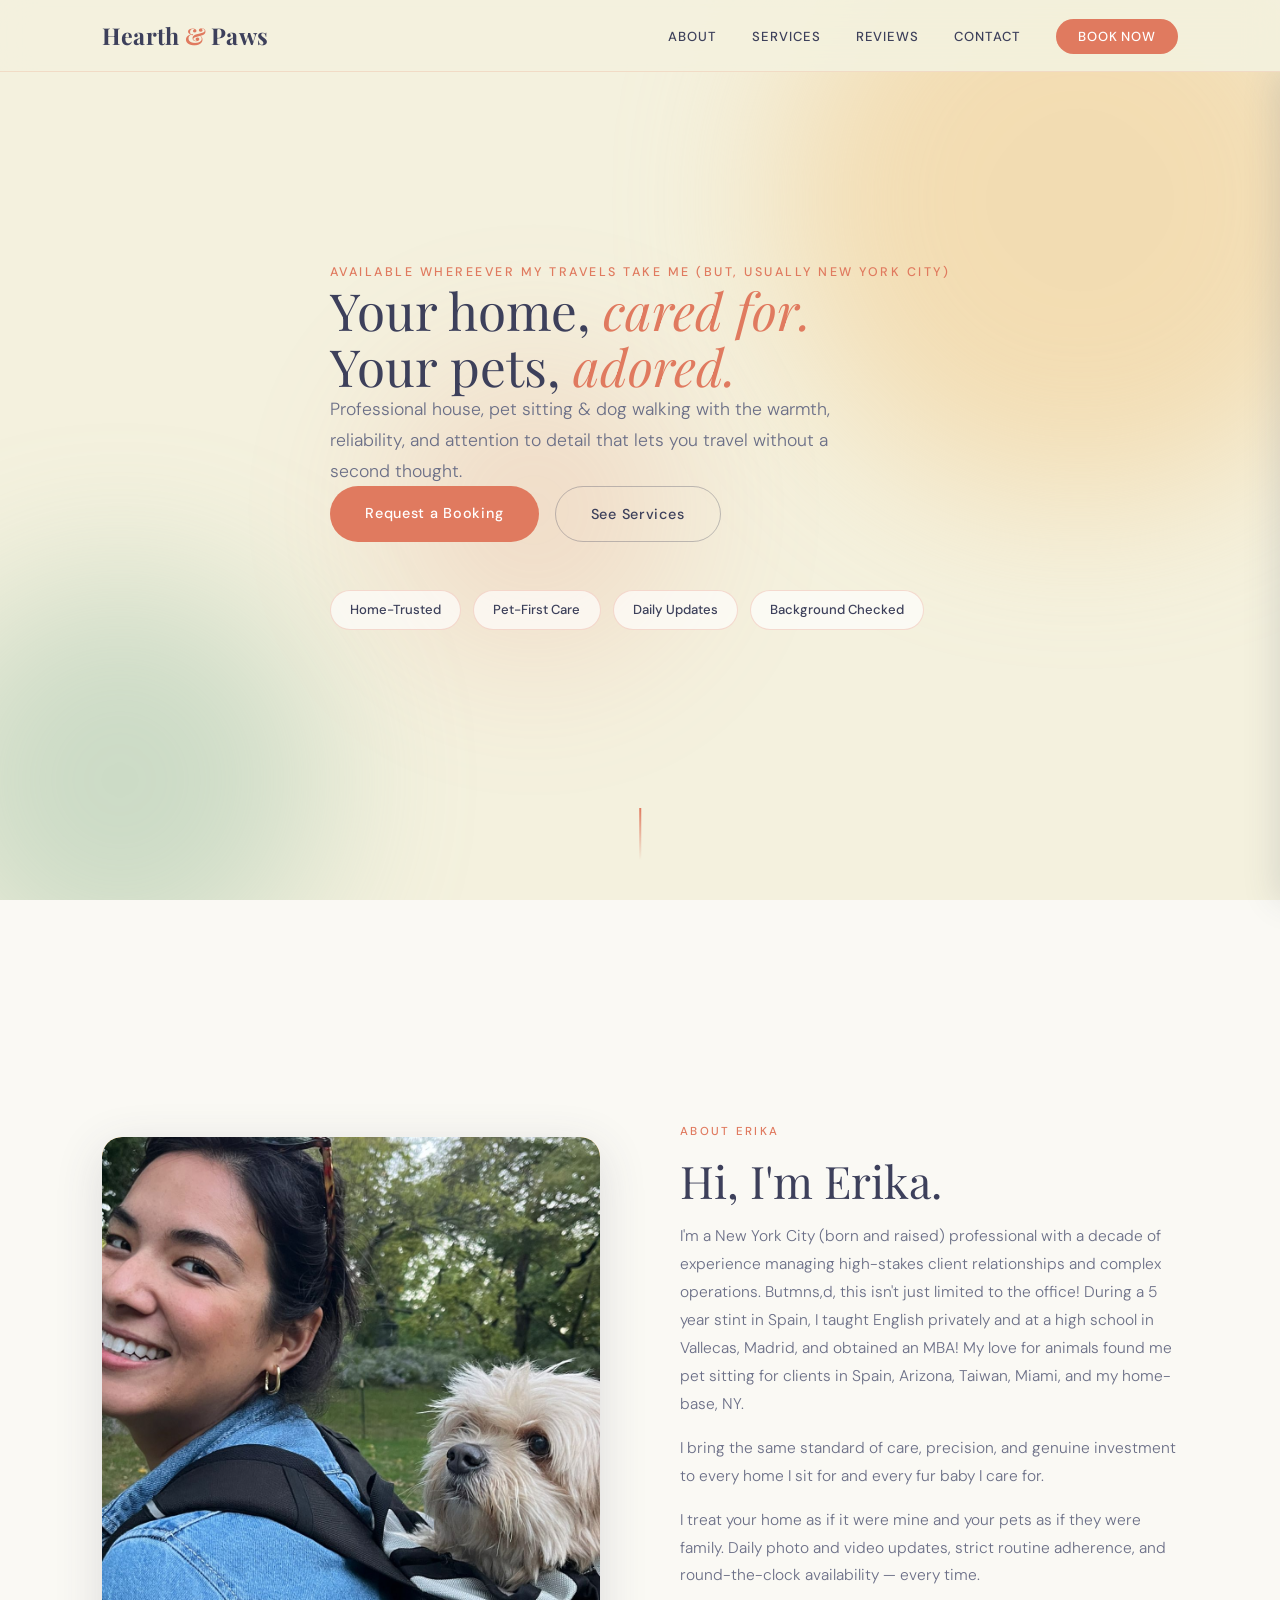
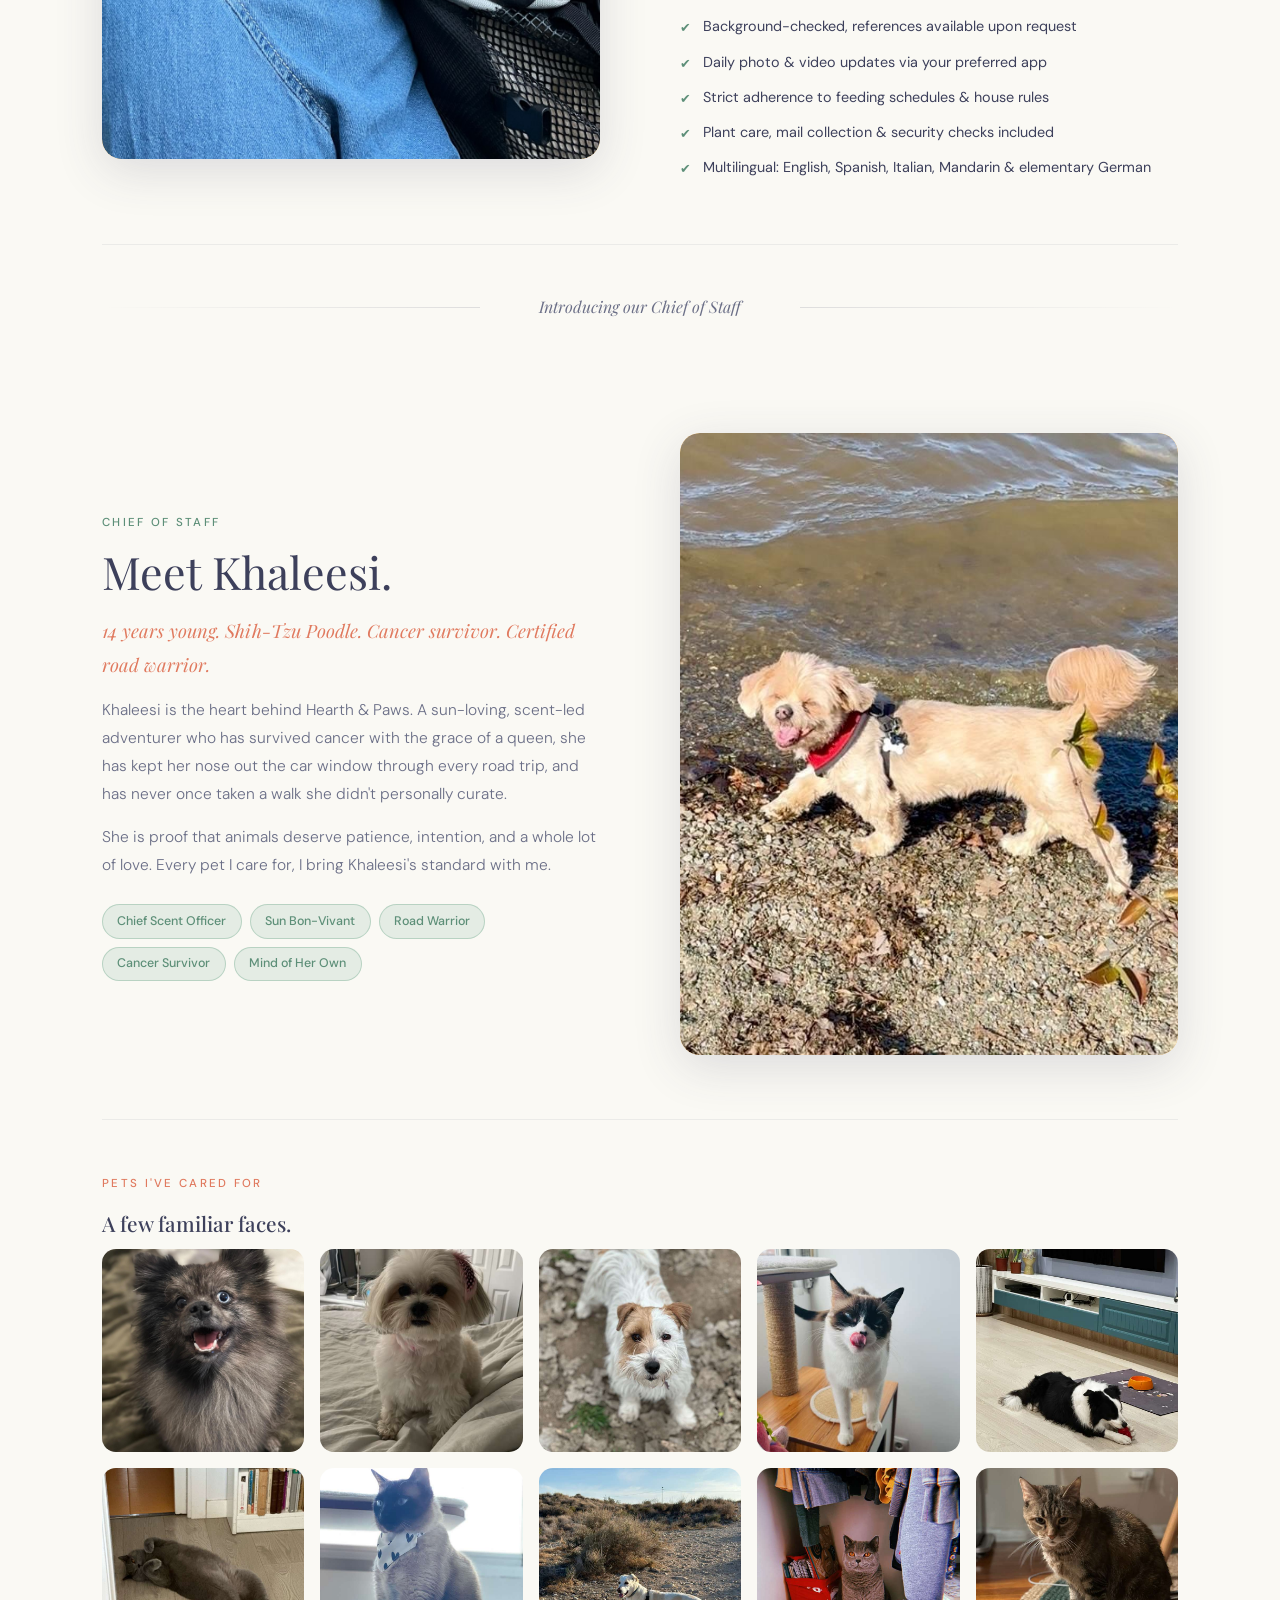
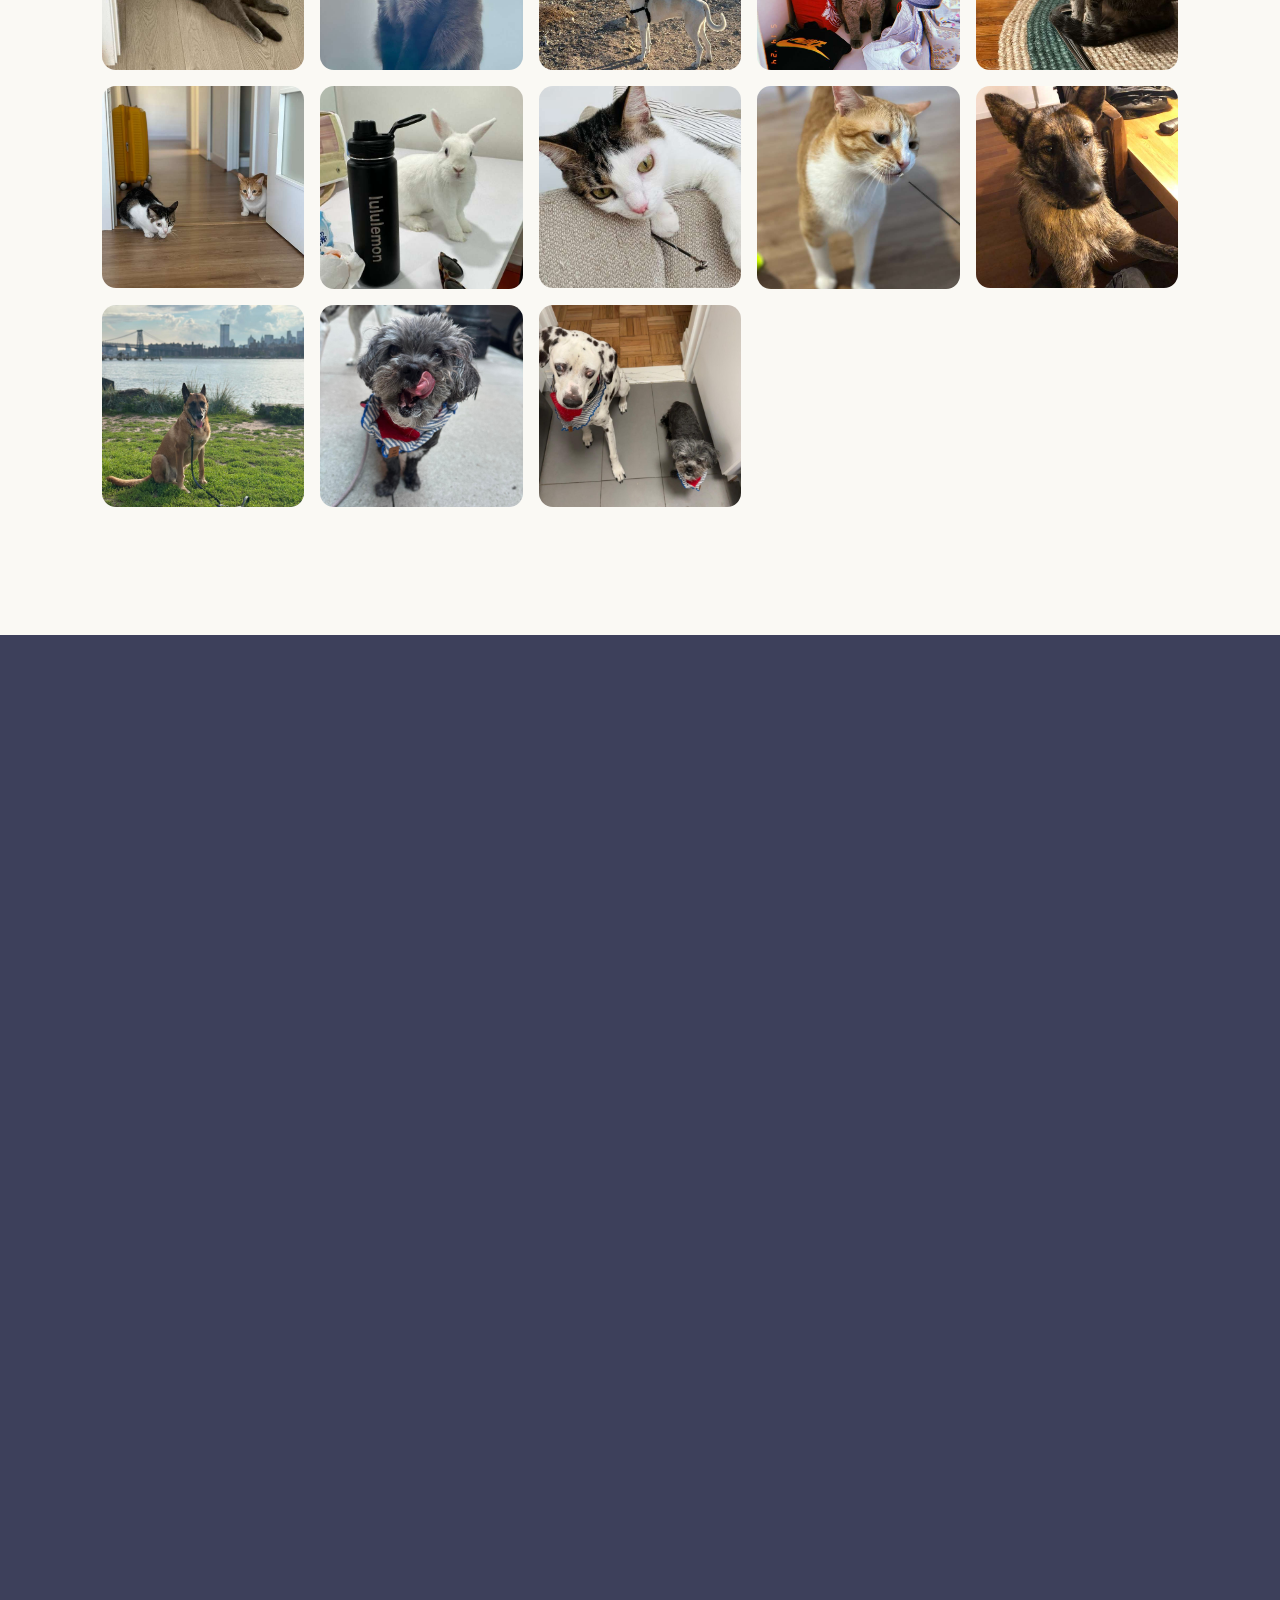
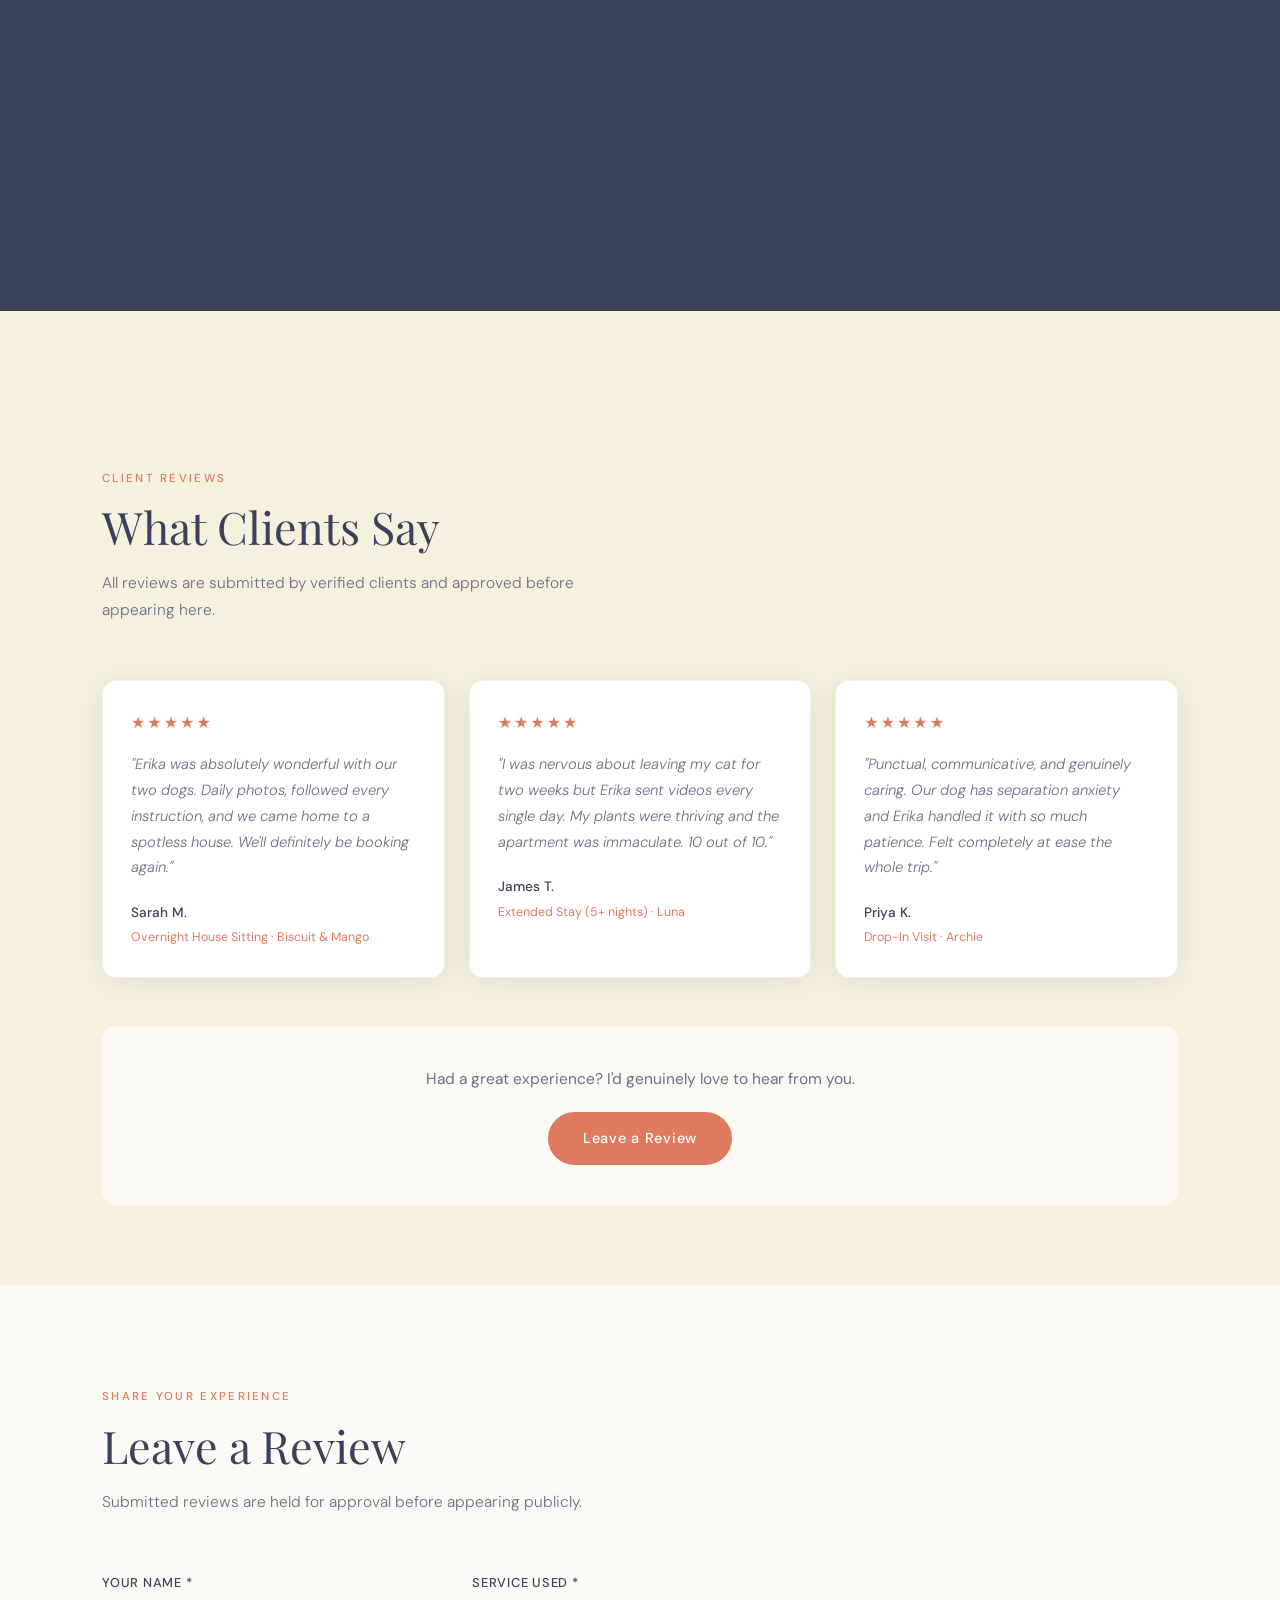
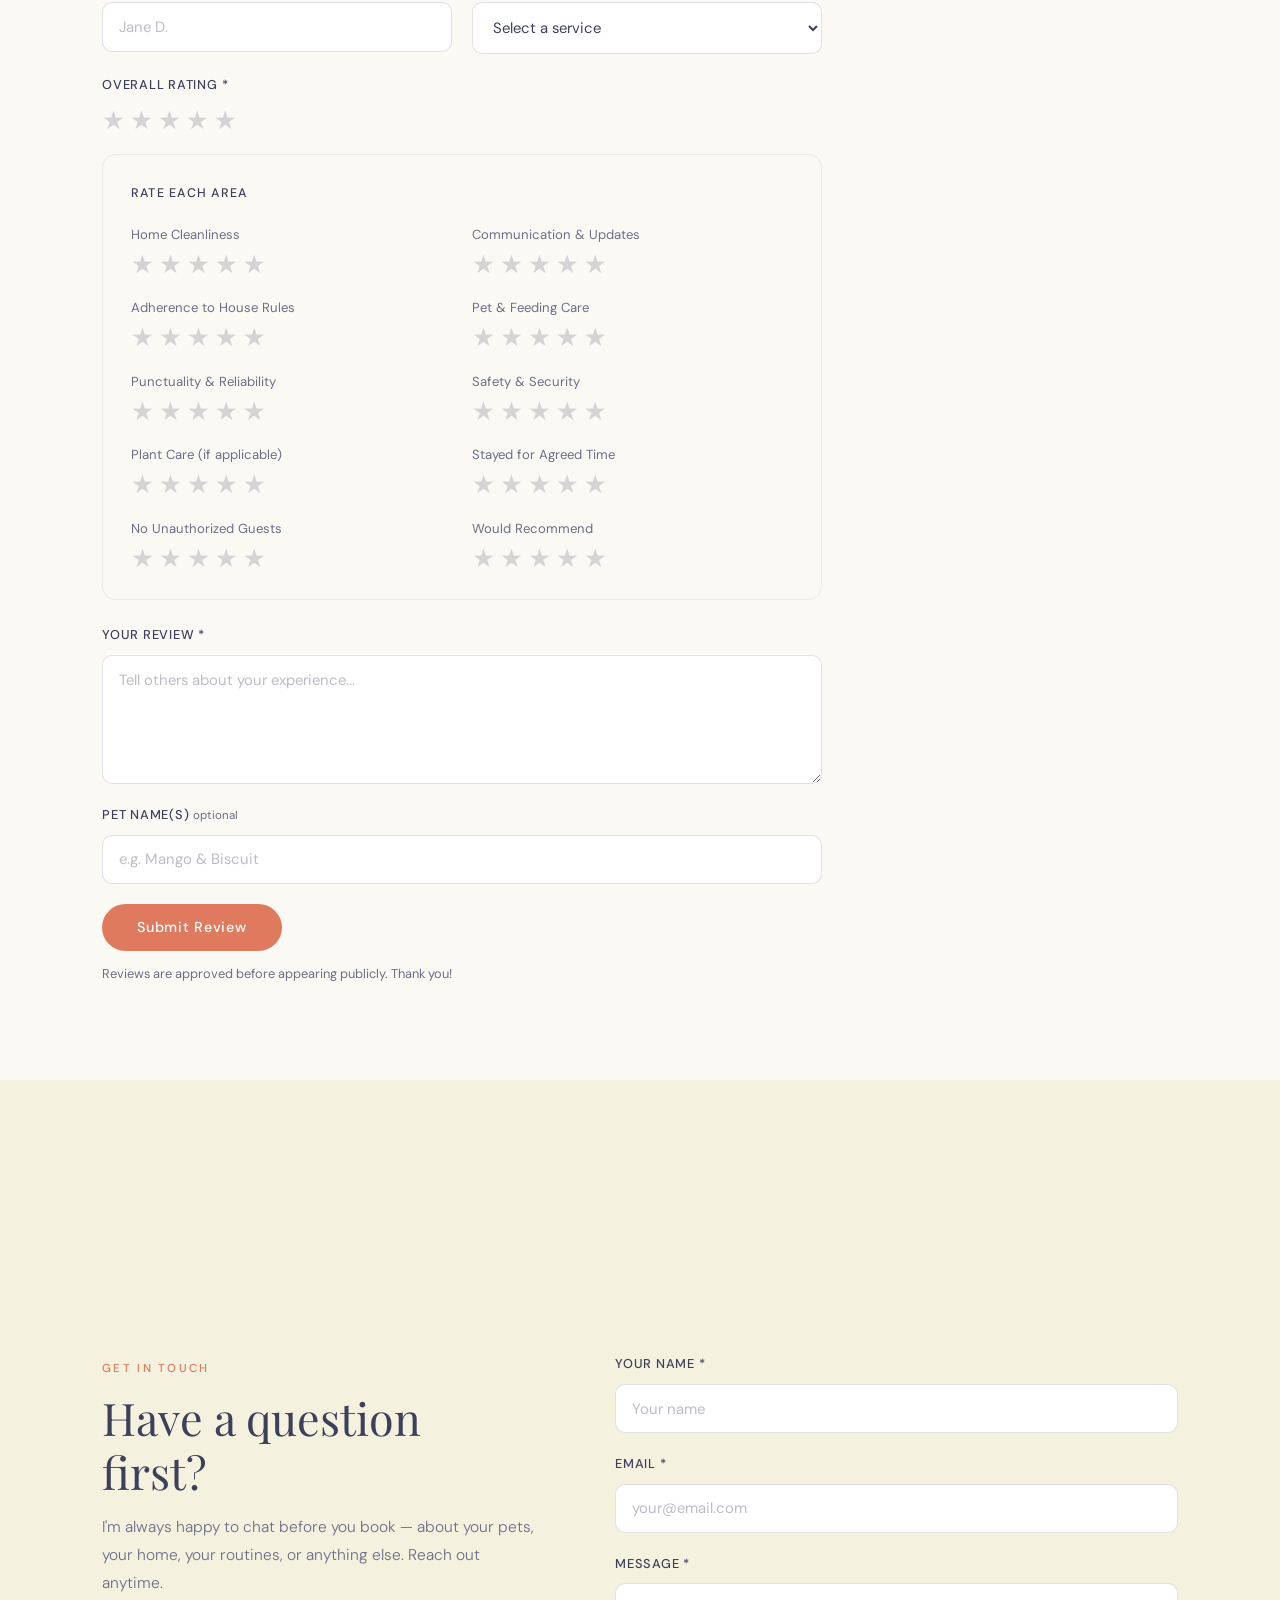
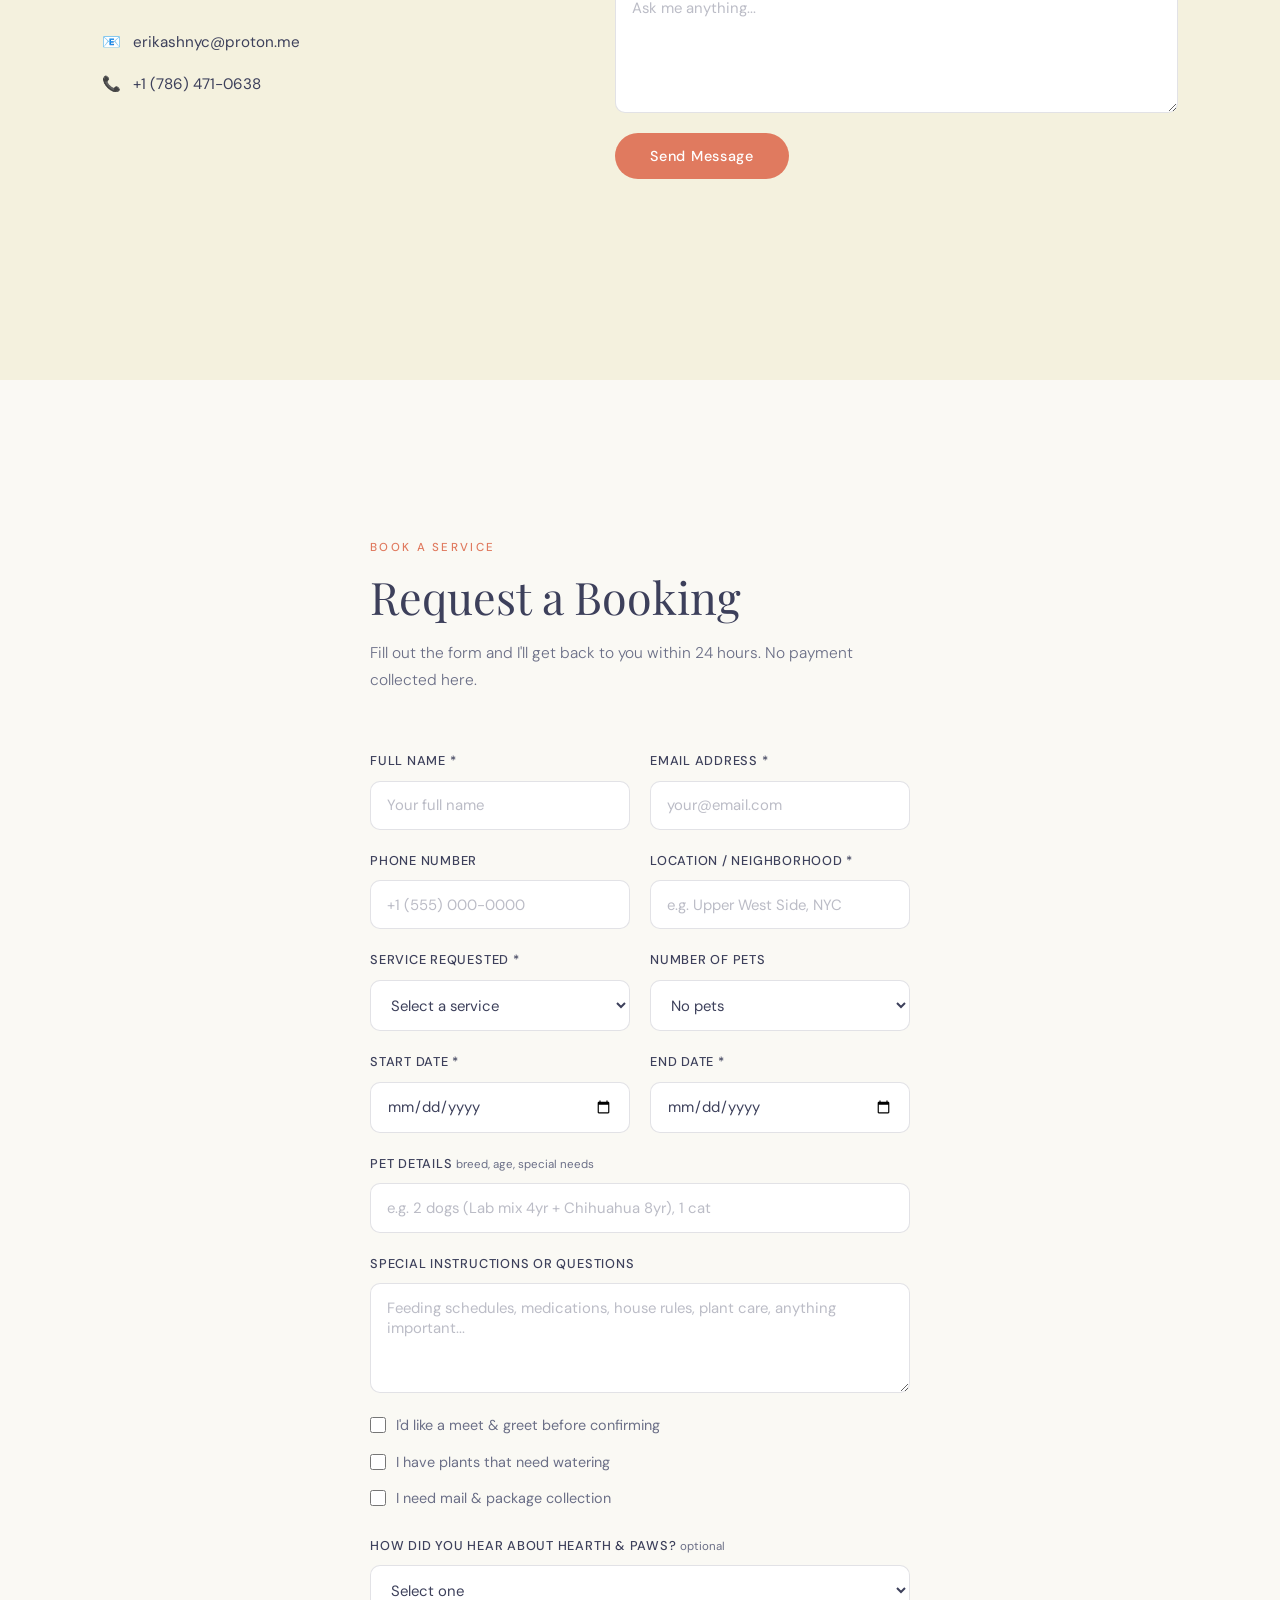
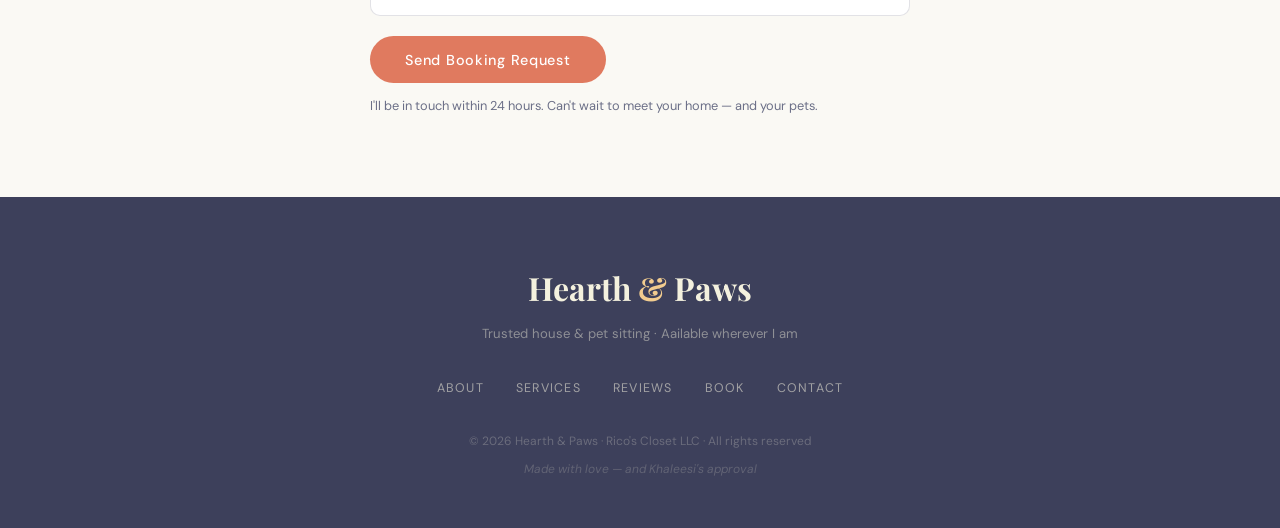
==== index.html @ dc3239c6 "Add more pet images to the gallery" ====
<!DOCTYPE html>
<html lang="en">
<head>
  <meta charset="UTF-8" />
  <meta name="viewport" content="width=device-width, initial-scale=1.0" />
  <title>Hearth & Paws — House & Pet Sitting by Erika</title>
  <meta name="description" content="Professional house and pet sitting in NYC & Miami. Trusted, caring, and detail-oriented. Meet Erika — and her Chief of Staff, Khaleesi." />
  <link rel="preconnect" href="https://fonts.googleapis.com">
  <link rel="preconnect" href="https://fonts.gstatic.com" crossorigin>
  <link href="https://fonts.googleapis.com/css2?family=Playfair+Display:ital,wght@0,400;0,500;0,700;1,400;1,500&family=DM+Sans:wght@300;400;500&display=swap" rel="stylesheet">
  <link rel="stylesheet" href="css/style.css" />
</head>
<body>

  <!-- NAV -->
  <header class="nav-wrap" id="navWrap">
    <nav class="nav container">
      <a href="#home" class="nav-logo">Hearth <em>&</em> Paws</a>
      <ul class="nav-links">
        <li><a href="#about">About</a></li>
        <li><a href="#services">Services</a></li>
        <li><a href="#reviews">Reviews</a></li>
        <li><a href="#contact">Contact</a></li>
        <li><a href="#book" class="nav-book">Book Now</a></li>
      </ul>
      <button class="hamburger" id="hamburger" aria-label="Open menu">
        <span></span><span></span><span></span>
      </button>
    </nav>
  </header>

  <!-- MOBILE DRAWER -->
  <div class="drawer" id="drawer">
    <button class="drawer-close" id="drawerClose">✕</button>
    <a href="#about" class="drawer-link" onclick="closeDrawer()">About</a>
    <a href="#services" class="drawer-link" onclick="closeDrawer()">Services</a>
    <a href="#reviews" class="drawer-link" onclick="closeDrawer()">Reviews</a>
    <a href="#contact" class="drawer-link" onclick="closeDrawer()">Contact</a>
    <a href="#book" class="drawer-link drawer-book" onclick="closeDrawer()">Book Now</a>
  </div>
  <div class="drawer-overlay" id="drawerOverlay" onclick="closeDrawer()"></div>

  <!-- SECTION: HOME -->
  <section class="page-section hero-section" id="home">
    <div class="hero-bg">
      <div class="orb orb-1"></div>
      <div class="orb orb-2"></div>
      <div class="orb orb-3"></div>
    </div>
    <div class="hero-inner container">
      <div class="hero-text">
        <p class="eyebrow animate-1">Available Whereever My Travels Take Me (but, usually New York City)</p>
        <h1 class="animate-2">Your home, <em>cared for.</em><br>Your pets, <em>adored.</em></h1>
        <p class="hero-lead animate-3">Professional house, pet sitting &amp; dog walking with the warmth, reliability, and attention to detail that lets you travel without a second thought.</p>
        <div class="hero-actions animate-4">
          <a href="#book" class="btn-primary">Request a Booking</a>
          <a href="#services" class="btn-outline">See Services</a>
        </div>
      </div>
      <div class="hero-pills animate-5">
        <div class="pill">Home-Trusted</div>
        <div class="pill">Pet-First Care</div>
        <div class="pill">Daily Updates</div>
        <div class="pill">Background Checked</div>
      </div>
    </div>
    <a href="#about" class="scroll-cue" aria-label="Scroll">
      <span></span>
    </a>
  </section>

  <!-- SECTION: ABOUT -->
  <section class="page-section about-section" id="about">
    <div class="container">

      <!-- Erika -->
      <div class="about-block reveal">
        <div class="about-photo-col">
          <div class="photo-frame">
            <img src="images/erika.jpg.jpeg" alt="Erika H." />
            <div class="photo-fallback">Erika's Photo</div>
          </div>
        </div>
        <div class="about-text-col">
          <span class="section-tag">About Erika</span>
          <h2>Hi, I'm Erika.</h2>
          <p>I'm a New York City (born and raised) professional with a decade of experience managing high-stakes client relationships and complex operations. Butmns,d, this isn't just limited to the office! During a 5 year stint in Spain, I taught English privately and at a high school in Vallecas, Madrid, and obtained an MBA! My love for animals found me pet sitting for clients in Spain, Arizona, Taiwan, Miami, and my home-base, NY.</p> 
          <p>I bring the same standard of care, precision, and genuine investment to every home I sit for and every fur baby I care for.</p>
          <p>I treat your home as if it were mine and your pets as if they were family. Daily photo and video updates, strict routine adherence, and round-the-clock availability — every time.</p>
          <ul class="about-list">
            <li>Background-checked, references available upon request</li>
            <li>Daily photo &amp; video updates via your preferred app</li>
            <li>Strict adherence to feeding schedules &amp; house rules</li>
            <li>Plant care, mail collection &amp; security checks included</li>
            <li>Multilingual: English, Spanish, Italian, Mandarin &amp; elementary German</li>
          </ul>
        </div>
      </div>

      <!-- Divider -->
      <div class="section-divider reveal">
        <span>Introducing our Chief of Staff</span>
      </div>

      <!-- Khaleesi -->
      <div class="about-block about-block-flip reveal">
        <div class="about-text-col">
          <span class="section-tag teal-tag">Chief of Staff</span>
          <h2>Meet Khaleesi.</h2>
          <p class="khaleesi-intro">14 years young. Shih-Tzu Poodle. Cancer survivor. Certified road warrior.</p>
          <p>Khaleesi is the heart behind Hearth &amp; Paws. A sun-loving, scent-led adventurer who has survived cancer with the grace of a queen, she has kept her nose out the car window through every road trip, and has never once taken a walk she didn't personally curate.</p>
          <p>She is proof that animals deserve patience, intention, and a whole lot of love. Every pet I care for, I bring Khaleesi's standard with me.</p>
          <div class="k-badges">
            <span>Chief Scent Officer</span>
            <span>Sun Bon-Vivant</span>
            <span>Road Warrior</span>
            <span>Cancer Survivor</span>
            <span>Mind of Her Own</span>
          </div>
        </div>
        <div class="about-photo-col">
          <div class="photo-frame photo-frame-warm">
            <img src="images/khaleesi.jpg.jpeg" alt="Khaleesi — Chief of Staff" />
            <div class="photo-fallback">Khaleesi's Photo</div>
          </div>
        </div>
      </div>

      <!-- Gallery -->
      <div class="gallery-block reveal">
        <span class="section-tag">Pets I've Cared For</span>
        <h3>A few familiar faces.</h3>
        <div class="gallery-grid">
          <div class="gallery-item"><img src="images/pet-1.jpg.jpeg" alt="Pet" onerror="this.parentElement.classList.add('gal-fallback')" /><div class="gal-fallback-text">Pet Photo</div></div>
          <div class="gallery-item"><img src="images/pet-2.jpg.jpeg" alt="Pet" onerror="this.parentElement.classList.add('gal-fallback')" /><div class="gal-fallback-text">Pet Photo</div></div>
          <div class="gallery-item"><img src="images/pet-3.jpg.jpeg" alt="Pet" onerror="this.parentElement.classList.add('gal-fallback')" /><div class="gal-fallback-text">Pet Photo</div></div>
          <div class="gallery-item"><img src="images/pet-4.jpg.jpeg" alt="Pet" onerror="this.parentElement.classList.add('gal-fallback')" /><div class="gal-fallback-text">Pet Photo</div></div>
          <div class="gallery-item"><img src="images/pet-5.jpg.jpeg" alt="Pet" onerror="this.parentElement.classList.add('gal-fallback')" /><div class="gal-fallback-text">Pet Photo</div></div>
          <div class="gallery-item"><img src="images/pet-6.jpg.jpeg" alt="Pet" onerror="this.parentElement.classList.add('gal-fallback')" /><div class="gal-fallback-text">Pet Photo</div></div>
          <div class="gallery-item"><img src="images/pet-7.jpg.jpeg" alt="Pet" onerror="this.parentElement.classList.add('gal-fallback')" /><div class="gal-fallback-text">Pet Photo</div></div>
          <div class="gallery-item"><img src="images/pet-8.jpg.jpeg" alt="Pet" onerror="this.parentElement.classList.add('gal-fallback')" /><div class="gal-fallback-text">Pet Photo</div></div>
          <div class="gallery-item"><img src="images/pet-9.jpg.jpeg" alt="Pet" onerror="this.parentElement.classList.add('gal-fallback')" /><div class="gal-fallback-text">Pet Photo</div></div>
          <div class="gallery-item"><img src="images/pet-10.jpg.jpeg" alt="Pet" onerror="this.parentElement.classList.add('gal-fallback')" /><div class="gal-fallback-text">Pet Photo</div></div>
          <div class="gallery-item"><img src="images/pet-11.jpg.jpeg" alt="Pet" onerror="this.parentElement.classList.add('gal-fallback')" /><div class="gal-fallback-text">Pet Photo</div></div>
          <div class="gallery-item"><img src="images/pet-12.jpg.jpeg" alt="Pet" onerror="this.parentElement.classList.add('gal-fallback')" /><div class="gal-fallback-text">Pet Photo</div></div>
          <div class="gallery-item"><img src="images/pet-13.jpg.jpeg" alt="Pet" onerror="this.parentElement.classList.add('gal-fallback')" /><div class="gal-fallback-text">Pet Photo</div></div>
          <div class="gallery-item"><img src="images/pet-14.jpg.jpeg" alt="Pet" onerror="this.parentElement.classList.add('gal-fallback')" /><div class="gal-fallback-text">Pet Photo</div></div>
          <div class="gallery-item"><img src="images/pet-15.jpg.jpeg" alt="Pet" onerror="this.parentElement.classList.add('gal-fallback')" /><div class="gal-fallback-text">Pet Photo</div></div>
          <div class="gallery-item"><img src="images/pet-16.jpg.jpeg" alt="Pet" onerror="this.parentElement.classList.add('gal-fallback')" /><div class="gal-fallback-text">Pet Photo</div></div>
          <div class="gallery-item"><img src="images/pet-17.jpg.jpeg" alt="Pet" onerror="this.parentElement.classList.add('gal-fallback')" /><div class="gal-fallback-text">Pet Photo</div></div>
          <div class="gallery-item"><img src="images/pet-18.jpg.jpeg" alt="Pet" onerror="this.parentElement.classList.add('gal-fallback')" /><div class="gal-fallback-text">Pet Photo</div></div>
        </div>
      </div>

    </div>
  </section>

  <!-- SECTION: SERVICES -->
  <section class="page-section services-section" id="services">
    <div class="container">
      <div class="section-header reveal">
        <span class="section-tag">What I Offer</span>
        <h2>Services &amp; Pricing*</h2>
<p class="section-lead" id="t-svc-lead">All overnight services include daily photo/video updates, plant care, mail collection, and 24/7 availability. Based in NYC — and available wherever my travels take me. Reach out to check availability for your location; I may be where you need me, worldwide!<br><br>*Please inquire directly if your dog is over 50 lbs for any of the services below.</p>
      </div>
      <div class="services-grid">
        <div class="svc-card reveal"><div class="svc-num">01</div><h3>Overnight House Sitting</h3><p>I stay in your home overnight, maintaining your full routine — feeding, walks, playtime, and security checks.</p><div class="svc-price">From $75 <em>/ night</em></div><a href="#book" class="btn-svc">Book This</a></div>
        <div class="svc-card svc-featured reveal"><div class="svc-badge">Most Popular</div><div class="svc-num">02</div><h3>Extended Stay</h3><p>6+ night stays with full home management — pet care, plant watering, mail, and daily check-ins with you.</p><div class="svc-price">From $65 <em>/ night</em></div><a href="#book" class="btn-svc">Book This</a></div>
        <div class="svc-card reveal"><div class="svc-num">03</div><h3>Drop-In Visit</h3><p>30–60 minute visits for feeding, a walk, or a home check. Pricing based on location.</p><div class="svc-price">From $30 <em>/ visit</em></div><a href="#book" class="btn-svc">Book This</a></div>
        <div class="svc-card reveal"><div class="svc-num">04</div><h3>Dog Walking</h3><p>30 or 60-minute walks with a post-walk report card and photo update sent straight to you.</p><div class="svc-price">From $25 <em>/ walk</em></div><a href="#book" class="btn-svc">Book This</a></div>
        <div class="svc-card reveal"><div class="svc-num">05</div><h3>Home Watch</h3><p>Regular home checks, mail collection, plant watering, and security walkthroughs. No pets required.</p><div class="svc-price">From $40 <em>/ visit</em></div><a href="#book" class="btn-svc">Book This</a></div>
        <div class="svc-card svc-custom reveal"><div class="svc-num">06</div><h3>Custom Package</h3><p>Unique needs? Let's build something around your schedule, pets, and home.</p><div class="svc-price">Custom Pricing</div><a href="#contact" class="btn-svc">Get in Touch</a></div>
      </div>
    </div>
  </section>

  <!-- SECTION: REVIEWS -->
  <section class="page-section reviews-section" id="reviews">
    <div class="container">
      <div class="section-header reveal">
        <span class="section-tag">Client Reviews</span>
        <h2>What Clients Say</h2>
        <p class="section-lead">All reviews are submitted by verified clients and approved before appearing here.</p>
      </div>
      <div class="reviews-grid" id="reviewsGrid"></div>
      <div class="review-invite reveal">
        <p>Had a great experience? I'd genuinely love to hear from you.</p>
        <a href="#leave-review" class="btn-primary">Leave a Review</a>
      </div>
    </div>
  </section>

  <!-- LEAVE A REVIEW -->
  <section class="leave-review-section" id="leave-review">
    <div class="container">
      <div class="section-header reveal">
        <span class="section-tag">Share Your Experience</span>
        <h2>Leave a Review</h2>
        <p class="section-lead">Submitted reviews are held for approval before appearing publicly.</p>
      </div>
      <form class="the-form reveal" name="review-submission" method="POST" data-netlify="true" netlify-honeypot="bot-field" id="reviewForm">
        <input type="hidden" name="form-name" value="review-submission" />
        <p style="display:none"><label>Skip: <input name="bot-field" /></label></p>
        <div class="form-row">
          <div class="form-group"><label>Your Name *</label><input type="text" name="reviewer_name" required placeholder="Jane D." /></div>
          <div class="form-group"><label>Service Used *</label><select name="service_used" required><option value="">Select a service</option><option>Overnight House Sitting</option><option>Extended Stay (5+ nights)</option><option>Drop-In Visit</option><option>Dog Walking</option><option>Home Watch (No Pets)</option><option>Custom Package</option></select></div>
        </div>
        <div class="form-group">
          <label>Overall Rating *</label>
          <div class="star-row" data-field="overall_rating"><span data-val="1">★</span><span data-val="2">★</span><span data-val="3">★</span><span data-val="4">★</span><span data-val="5">★</span></div>
          <input type="hidden" name="overall_rating" required />
        </div>
        <div class="ratings-block">
          <p class="ratings-label">Rate each area</p>
          <div class="ratings-grid">
            <div class="rating-row"><label>Home Cleanliness</label><div class="star-row" data-field="cleanliness"><span data-val="1">★</span><span data-val="2">★</span><span data-val="3">★</span><span data-val="4">★</span><span data-val="5">★</span></div><input type="hidden" name="cleanliness"/></div>
            <div class="rating-row"><label>Communication &amp; Updates</label><div class="star-row" data-field="communication"><span data-val="1">★</span><span data-val="2">★</span><span data-val="3">★</span><span data-val="4">★</span><span data-val="5">★</span></div><input type="hidden" name="communication"/></div>
            <div class="rating-row"><label>Adherence to House Rules</label><div class="star-row" data-field="house_rules"><span data-val="1">★</span><span data-val="2">★</span><span data-val="3">★</span><span data-val="4">★</span><span data-val="5">★</span></div><input type="hidden" name="house_rules"/></div>
            <div class="rating-row"><label>Pet &amp; Feeding Care</label><div class="star-row" data-field="pet_care"><span data-val="1">★</span><span data-val="2">★</span><span data-val="3">★</span><span data-val="4">★</span><span data-val="5">★</span></div><input type="hidden" name="pet_care"/></div>
            <div class="rating-row"><label>Punctuality &amp; Reliability</label><div class="star-row" data-field="punctuality"><span data-val="1">★</span><span data-val="2">★</span><span data-val="3">★</span><span data-val="4">★</span><span data-val="5">★</span></div><input type="hidden" name="punctuality"/></div>
            <div class="rating-row"><label>Safety &amp; Security</label><div class="star-row" data-field="safety"><span data-val="1">★</span><span data-val="2">★</span><span data-val="3">★</span><span data-val="4">★</span><span data-val="5">★</span></div><input type="hidden" name="safety"/></div>
            <div class="rating-row"><label>Plant Care (if applicable)</label><div class="star-row" data-field="plant_care"><span data-val="1">★</span><span data-val="2">★</span><span data-val="3">★</span><span data-val="4">★</span><span data-val="5">★</span></div><input type="hidden" name="plant_care"/></div>
            <div class="rating-row"><label>Stayed for Agreed Time</label><div class="star-row" data-field="time_kept"><span data-val="1">★</span><span data-val="2">★</span><span data-val="3">★</span><span data-val="4">★</span><span data-val="5">★</span></div><input type="hidden" name="time_kept"/></div>
            <div class="rating-row"><label>No Unauthorized Guests</label><div class="star-row" data-field="no_guests"><span data-val="1">★</span><span data-val="2">★</span><span data-val="3">★</span><span data-val="4">★</span><span data-val="5">★</span></div><input type="hidden" name="no_guests"/></div>
            <div class="rating-row"><label>Would Recommend</label><div class="star-row" data-field="would_recommend"><span data-val="1">★</span><span data-val="2">★</span><span data-val="3">★</span><span data-val="4">★</span><span data-val="5">★</span></div><input type="hidden" name="would_recommend"/></div>
          </div>
        </div>
        <div class="form-group"><label>Your Review *</label><textarea name="review_text" rows="5" required placeholder="Tell others about your experience..."></textarea></div>
        <div class="form-group"><label>Pet Name(s) <span class="optional">optional</span></label><input type="text" name="pet_names" placeholder="e.g. Mango &amp; Biscuit" /></div>
        <button type="submit" class="btn-primary">Submit Review</button>
        <p class="form-note">Reviews are approved before appearing publicly. Thank you!</p>
      </form>
      <div class="success-card" id="reviewSuccess" style="display:none"><div class="s-icon">🐾</div><h3>Thank you!</h3><p>Your review will appear once approved. I truly appreciate it.</p></div>
    </div>
  </section>

  <!-- SECTION: CONTACT -->
  <section class="page-section contact-section" id="contact">
    <div class="container contact-grid">
      <div class="contact-left reveal">
        <span class="section-tag">Get in Touch</span>
        <h2>Have a question first?</h2>
        <p>I'm always happy to chat before you book — about your pets, your home, your routines, or anything else. Reach out anytime.</p>
        <div class="contact-details">
          <a href="mailto:erikashnyc@proton.me" class="contact-item"><span>📧</span><span>erikashnyc@proton.me</span></a>
          <a href="tel:+17864710638" class="contact-item"><span>📞</span><span>+1 (786) 471-0638</span></a>
        </div>
      </div>
      <div class="contact-right">
        <form class="the-form reveal" name="contact-inquiry" method="POST" data-netlify="true" netlify-honeypot="bot-field" id="contactForm">
          <input type="hidden" name="form-name" value="contact-inquiry" />
          <p style="display:none"><label>Skip: <input name="bot-field" /></label></p>
          <div class="form-group"><label>Your Name *</label><input type="text" name="name" required placeholder="Your name" /></div>
          <div class="form-group"><label>Email *</label><input type="email" name="email" required placeholder="your@email.com" /></div>
          <div class="form-group"><label>Message *</label><textarea name="message" rows="5" required placeholder="Ask me anything..."></textarea></div>
          <button type="submit" class="btn-primary">Send Message</button>
        </form>
        <div class="success-card" id="contactSuccess" style="display:none"><div class="s-icon">💌</div><h3>Message sent!</h3><p>I'll reply within a few hours.</p></div>
      </div>
    </div>
  </section>

  <!-- SECTION: BOOK -->
  <section class="page-section book-section" id="book">
    <div class="container">
      <div class="section-header reveal">
        <span class="section-tag">Book a Service</span>
        <h2>Request a Booking</h2>
        <p class="section-lead">Fill out the form and I'll get back to you within 24 hours. No payment collected here.</p>
      </div>
      <form class="the-form booking-form reveal" name="booking-request" method="POST" data-netlify="true" netlify-honeypot="bot-field" id="bookingForm">
        <input type="hidden" name="form-name" value="booking-request" />
        <p style="display:none"><label>Skip: <input name="bot-field" /></label></p>
        <div class="form-row">
          <div class="form-group"><label>Full Name *</label><input type="text" name="name" required placeholder="Your full name" /></div>
          <div class="form-group"><label>Email Address *</label><input type="email" name="email" required placeholder="your@email.com" /></div>
        </div>
        <div class="form-row">
          <div class="form-group"><label>Phone Number</label><input type="tel" name="phone" placeholder="+1 (555) 000-0000" /></div>
          <div class="form-group"><label>Location / Neighborhood *</label><input type="text" name="location" required placeholder="e.g. Upper West Side, NYC" /></div>
        </div>
        <div class="form-row">
          <div class="form-group"><label>Service Requested *</label><select name="service" required><option value="">Select a service</option><option>Overnight House Sitting</option><option>Extended Stay (5+ nights)</option><option>Drop-In Visit</option><option>Dog Walking</option><option>Home Watch (No Pets)</option><option>Custom Package</option></select></div>
          <div class="form-group"><label>Number of Pets</label><select name="num_pets"><option value="0">No pets</option><option value="1">1</option><option value="2">2</option><option value="3">3</option><option value="4+">4 or more</option></select></div>
        </div>
        <div class="form-row">
          <div class="form-group"><label>Start Date *</label><input type="date" name="start_date" required /></div>
          <div class="form-group"><label>End Date *</label><input type="date" name="end_date" required /></div>
        </div>
        <div class="form-group"><label>Pet Details <span class="optional">breed, age, special needs</span></label><input type="text" name="pet_details" placeholder="e.g. 2 dogs (Lab mix 4yr + Chihuahua 8yr), 1 cat" /></div>
        <div class="form-group"><label>Special Instructions or Questions</label><textarea name="special_instructions" rows="4" placeholder="Feeding schedules, medications, house rules, plant care, anything important..."></textarea></div>
        <div class="checkboxes">
          <label class="cb-label"><input type="checkbox" name="meet_greet" value="yes" /> I'd like a meet &amp; greet before confirming</label>
          <label class="cb-label"><input type="checkbox" name="has_plants" value="yes" /> I have plants that need watering</label>
          <label class="cb-label"><input type="checkbox" name="mail_collection" value="yes" /> I need mail &amp; package collection</label>
        </div>
        <div class="form-group"><label>How did you hear about Hearth &amp; Paws? <span class="optional">optional</span></label><select name="referral_source"><option value="">Select one</option><option>Word of mouth / referral</option><option>Google search</option><option>Instagram</option><option>Nextdoor</option><option>Other</option></select></div>
        <button type="submit" class="btn-primary">Send Booking Request</button>
        <p class="form-note">I'll be in touch within 24 hours. Can't wait to meet your home — and your pets.</p>
      </form>
      <div class="success-card" id="bookingSuccess" style="display:none"><div class="s-icon">🏡</div><h3>Booking request received!</h3><p>I'll reach out within 24 hours to confirm your dates.</p></div>
    </div>
  </section>

  <!-- FOOTER -->
  <footer class="footer">
    <div class="footer-inner container">
      <div class="footer-logo">Hearth <em>&</em> Paws</div>
      <p class="footer-sub">Trusted house &amp; pet sitting · Aailable wherever I am</p>
      <nav class="footer-nav">
        <a href="#about">About</a>
        <a href="#services">Services</a>
        <a href="#reviews">Reviews</a>
        <a href="#book">Book</a>
        <a href="#contact">Contact</a>
      </nav>
      <p class="footer-copy">© 2026 Hearth &amp; Paws · Rico's Closet LLC · All rights reserved</p>
      <p class="footer-k">Made with love — and Khaleesi's approval</p>
    </div>
  </footer>

  <script src="js/main.js"></script>
</body>
</html>
---- css/style.css ----
/* ── DESIGN TOKENS ─────────────────────────────────────── */
:root {
  --eggshell:    #f4f1de;
  --peach:       #e07a5f;
  --peach-dark:  #c45e43;
  --indigo:      #3d405b;
  --indigo-light:#555878;
  --teal:        #81b29a;
  --teal-dark:   #5d8f78;
  --apricot:     #f2cc8f;

  --bg:          #f4f1de;
  --bg-alt:      #faf9f4;
  --text:        #3d405b;
  --text-muted:  #6b6f87;
  --white:       #ffffff;

  --font-display: 'Playfair Display', Georgia, serif;
  --font-body:    'DM Sans', system-ui, sans-serif;

  --nav-h:   72px;
  --radius:  14px;
  --shadow:  0 4px 28px rgba(61,64,91,0.10);
  --shadow-lg: 0 12px 48px rgba(61,64,91,0.16);
  --ease:    cubic-bezier(0.25, 0.46, 0.45, 0.94);
}

/* ── RESET ───────────────────────────────────────────────── */
*, *::before, *::after { box-sizing: border-box; margin: 0; padding: 0; }
html { scroll-behavior: smooth; font-size: 16px; }
body {
  font-family: var(--font-body);
  background: var(--bg);
  color: var(--text);
  line-height: 1.7;
  overflow-x: hidden;
}
img { max-width: 100%; display: block; object-fit: cover; }
a { color: inherit; text-decoration: none; }
ul { list-style: none; }

.container {
  max-width: 1140px;
  margin: 0 auto;
  padding: 0 2rem;
}

/* ── NAV ─────────────────────────────────────────────────── */
.nav-wrap {
  position: fixed;
  top: 0; left: 0; right: 0;
  z-index: 200;
  height: var(--nav-h);
  background: rgba(244, 241, 222, 0.92);
  backdrop-filter: blur(16px);
  -webkit-backdrop-filter: blur(16px);
  border-bottom: 1px solid rgba(224, 122, 95, 0.18);
  transition: box-shadow 0.3s var(--ease);
}
.nav-wrap.scrolled {
  box-shadow: 0 2px 24px rgba(61,64,91,0.10);
}
.nav {
  height: 100%;
  display: flex;
  align-items: center;
  justify-content: space-between;
}
.nav-logo {
  font-family: var(--font-display);
  font-size: 1.45rem;
  font-weight: 700;
  color: var(--indigo);
  letter-spacing: 0.01em;
  flex-shrink: 0;
}
.nav-logo em {
  color: var(--peach);
  font-style: normal;
}
.nav-links {
  display: flex;
  align-items: center;
  gap: 2.2rem;
}
.nav-links a {
  font-size: 0.82rem;
  font-weight: 500;
  letter-spacing: 0.07em;
  text-transform: uppercase;
  color: var(--indigo);
  transition: color 0.2s;
  position: relative;
}
.nav-links a::after {
  content: '';
  position: absolute;
  bottom: -3px; left: 0; right: 0;
  height: 1.5px;
  background: var(--peach);
  transform: scaleX(0);
  transform-origin: left;
  transition: transform 0.3s var(--ease);
}
.nav-links a:hover { color: var(--peach); }
.nav-links a:hover::after { transform: scaleX(1); }
.nav-book {
  background: var(--peach) !important;
  color: var(--white) !important;
  padding: 0.55rem 1.4rem !important;
  border-radius: 50px !important;
  letter-spacing: 0.06em !important;
  transition: background 0.2s, transform 0.2s !important;
}
.nav-book::after { display: none !important; }
.nav-book:hover {
  background: var(--peach-dark) !important;
  transform: translateY(-1px);
}

/* Hamburger */
.hamburger {
  display: none;
  flex-direction: column;
  gap: 5px;
  background: none;
  border: none;
  cursor: pointer;
  padding: 4px;
}
.hamburger span {
  display: block;
  width: 24px; height: 2px;
  background: var(--indigo);
  border-radius: 2px;
  transition: all 0.3s var(--ease);
}
.hamburger.open span:nth-child(1) { transform: translateY(7px) rotate(45deg); }
.hamburger.open span:nth-child(2) { opacity: 0; }
.hamburger.open span:nth-child(3) { transform: translateY(-7px) rotate(-45deg); }

/* Mobile Drawer */
.drawer {
  position: fixed;
  top: var(--nav-h); right: 0;
  width: 280px; height: calc(100vh - var(--nav-h));
  background: var(--eggshell);
  box-shadow: -4px 0 32px rgba(61,64,91,0.15);
  z-index: 199;
  padding: 2rem 1.5rem;
  display: flex;
  flex-direction: column;
  gap: 0.25rem;
  transform: translateX(100%);
  transition: transform 0.35s var(--ease);
}
.drawer.open { transform: translateX(0); }
.drawer-close {
  position: absolute;
  top: 1rem; right: 1.25rem;
  background: none; border: none;
  font-size: 1.2rem; cursor: pointer;
  color: var(--indigo);
}
.drawer-link {
  padding: 1rem 0;
  font-size: 1rem; font-weight: 500;
  border-bottom: 1px solid rgba(61,64,91,0.1);
  color: var(--indigo);
  transition: color 0.2s;
}
.drawer-link:hover { color: var(--peach); }
.drawer-book {
  margin-top: 1.5rem;
  text-align: center;
  background: var(--peach);
  color: var(--white) !important;
  padding: 0.85rem !important;
  border-radius: 50px;
  border: none !important;
}
.drawer-overlay {
  position: fixed;
  inset: 0;
  background: rgba(61,64,91,0.4);
  z-index: 198;
  opacity: 0;
  pointer-events: none;
  transition: opacity 0.35s;
}
.drawer-overlay.show { opacity: 1; pointer-events: all; }

@media (max-width: 820px) {
  .nav-links { display: none; }
  .hamburger { display: flex; }
}

/* ── PAGE SECTIONS ───────────────────────────────────────── */
.page-section {
  min-height: 100vh;
  padding: calc(var(--nav-h) + 5rem) 0 5rem;
  display: flex;
  flex-direction: column;
  justify-content: center;
}

/* ── HERO ────────────────────────────────────────────────── */
.hero-section {
  position: relative;
  overflow: hidden;
  background: var(--eggshell);
  padding-top: var(--nav-h);
  justify-content: center;
}
.hero-bg {
  position: absolute;
  inset: 0;
  pointer-events: none;
  overflow: hidden;
}
.orb {
  position: absolute;
  border-radius: 50%;
  filter: blur(80px);
  opacity: 0.55;
}
.orb-1 {
  width: 600px; height: 600px;
  background: var(--apricot);
  top: -100px; right: -100px;
}
.orb-2 {
  width: 400px; height: 400px;
  background: var(--teal);
  bottom: -80px; left: -80px;
  opacity: 0.35;
}
.orb-3 {
  width: 300px; height: 300px;
  background: var(--peach);
  top: 40%; left: 30%;
  opacity: 0.18;
}
.hero-inner {
  position: relative;
  z-index: 1;
  display: flex;
  flex-direction: column;
  align-items: flex-start;
  gap: 3rem;
  padding-top: 4rem;
  padding-bottom: 4rem;
}
.eyebrow {
  font-size: 0.78rem;
  letter-spacing: 0.2em;
  text-transform: uppercase;
  color: var(--peach);
  font-weight: 500;
}
.hero-inner h1 {
  font-family: var(--font-display);
  font-size: clamp(2.2rem, 4vw, 3.8rem);
  font-weight: 400;
  line-height: 1.08;
  color: var(--indigo);
  max-width: 820px;
}
.hero-inner h1 em {
  color: var(--peach);
  font-style: italic;
}
.hero-lead {
  font-size: 1.1rem;
  color: var(--text-muted);
  max-width: 520px;
  font-weight: 300;
  line-height: 1.75;
}
.hero-actions {
  display: flex;
  gap: 1rem;
  flex-wrap: wrap;
}
.hero-pills {
  display: flex;
  gap: 0.75rem;
  flex-wrap: wrap;
}
.pill {
  background: rgba(255,255,255,0.65);
  border: 1px solid rgba(224,122,95,0.25);
  backdrop-filter: blur(8px);
  border-radius: 50px;
  padding: 0.5rem 1.2rem;
  font-size: 0.82rem;
  font-weight: 500;
  color: var(--indigo);
}
.scroll-cue {
  position: absolute;
  bottom: 2.5rem;
  left: 50%;
  transform: translateX(-50%);
  display: flex;
  flex-direction: column;
  align-items: center;
  z-index: 1;
}
.scroll-cue span {
  display: block;
  width: 1.5px;
  height: 52px;
  background: linear-gradient(to bottom, var(--peach), transparent);
  animation: scrollPulse 2s ease infinite;
}
@keyframes scrollPulse {
  0%, 100% { opacity: 1; transform: scaleY(1); }
  50% { opacity: 0.4; transform: scaleY(0.7); }
}

/* Stagger animations */
.animate-1, .animate-2, .animate-3, .animate-4, .animate-5 {
  opacity: 0;
  transform: translateY(24px);
  animation: fadeUp 0.8s var(--ease) forwards;
}
.animate-1 { animation-delay: 0.1s; }
.animate-2 { animation-delay: 0.25s; }
.animate-3 { animation-delay: 0.4s; }
.animate-4 { animation-delay: 0.55s; }
.animate-5 { animation-delay: 0.7s; }
@keyframes fadeUp {
  to { opacity: 1; transform: none; }
}

/* ── BUTTONS ─────────────────────────────────────────────── */
.btn-primary {
  display: inline-block;
  background: var(--peach);
  color: var(--white);
  padding: 0.9rem 2.2rem;
  border-radius: 50px;
  font-family: var(--font-body);
  font-size: 0.9rem;
  font-weight: 500;
  letter-spacing: 0.05em;
  border: none;
  cursor: pointer;
  transition: background 0.2s, transform 0.2s, box-shadow 0.2s;
}
.btn-primary:hover {
  background: var(--peach-dark);
  transform: translateY(-2px);
  box-shadow: 0 8px 24px rgba(224,122,95,0.4);
}
.btn-outline {
  display: inline-block;
  background: transparent;
  color: var(--indigo);
  padding: 0.9rem 2.2rem;
  border-radius: 50px;
  font-size: 0.9rem;
  font-weight: 500;
  letter-spacing: 0.05em;
  border: 1.5px solid rgba(61,64,91,0.3);
  cursor: pointer;
  transition: border-color 0.2s, color 0.2s;
}
.btn-outline:hover { border-color: var(--peach); color: var(--peach); }
.btn-svc {
  display: inline-block;
  font-size: 0.82rem;
  font-weight: 500;
  letter-spacing: 0.06em;
  text-transform: uppercase;
  color: var(--peach);
  margin-top: 1.2rem;
  border-bottom: 1.5px solid rgba(224,122,95,0.4);
  padding-bottom: 2px;
  transition: color 0.2s, border-color 0.2s;
}
.btn-svc:hover { color: var(--peach-dark); border-color: var(--peach-dark); }

/* ── SECTION LABELS ──────────────────────────────────────── */
.section-tag {
  display: inline-block;
  font-size: 0.72rem;
  letter-spacing: 0.2em;
  text-transform: uppercase;
  color: var(--peach);
  font-weight: 500;
  margin-bottom: 0.75rem;
}
.teal-tag { color: var(--teal-dark); }
h2 {
  font-family: var(--font-display);
  font-size: clamp(1.9rem, 3.5vw, 2.9rem);
  font-weight: 400;
  line-height: 1.2;
  color: var(--indigo);
  margin-bottom: 1rem;
}
h3 {
  font-family: var(--font-display);
  font-size: 1.3rem;
  font-weight: 500;
  color: var(--indigo);
  margin-bottom: 0.6rem;
}
.section-lead {
  font-size: 0.97rem;
  color: var(--text-muted);
  max-width: 540px;
  font-weight: 300;
  line-height: 1.75;
  margin-bottom: 3rem;
}
.section-header {
  margin-bottom: 3.5rem;
}

/* ── ABOUT SECTION ───────────────────────────────────────── */
.about-section { background: var(--bg-alt); }
.about-block {
  display: grid;
  grid-template-columns: 1fr 1fr;
  gap: 5rem;
  align-items: center;
  padding: 4rem 0;
  border-bottom: 1px solid rgba(61,64,91,0.08);
}
.about-block:last-of-type { border-bottom: none; }
.about-block-flip .about-photo-col { order: 2; }
.about-block-flip .about-text-col  { order: 1; }

/* Photo frame */
.photo-frame {
  position: relative;
  border-radius: 20px;
  overflow: hidden;
  aspect-ratio: 4/5;
  background: var(--apricot);
  box-shadow: var(--shadow-lg);
}
.photo-frame::before {
  content: '';
  position: absolute;
  inset: -3px;
  border-radius: 22px;
  background: linear-gradient(135deg, var(--peach) 0%, var(--apricot) 50%, var(--teal) 100%);
  z-index: -1;
}
.photo-frame img {
  width: 100%; height: 100%;
  object-fit: cover;
  border-radius: 20px;
}
.photo-frame-warm::before {
  background: linear-gradient(135deg, var(--apricot) 0%, var(--teal) 100%);
}
.photo-fallback {
  position: absolute;
  inset: 0;
  display: none;
  align-items: center;
  justify-content: center;
  font-size: 0.85rem;
  color: var(--text-muted);
  background: linear-gradient(135deg, var(--apricot) 0%, #e8d5a0 100%);
}
.about-text-col p {
  font-size: 0.97rem;
  color: var(--text-muted);
  margin-bottom: 1rem;
  font-weight: 300;
  line-height: 1.8;
}
.about-list {
  margin-top: 1.5rem;
  display: flex;
  flex-direction: column;
  gap: 0.65rem;
}
.about-list li {
  display: flex;
  align-items: flex-start;
  gap: 0.75rem;
  font-size: 0.9rem;
  color: var(--text);
  padding-left: 0;
}
.about-list li::before {
  content: '✔';
  color: var(--teal-dark);
  font-size: 0.8rem;
  margin-top: 3px;
  flex-shrink: 0;
}

/* Khaleesi */
.khaleesi-intro {
  font-family: var(--font-display);
  font-style: italic;
  font-size: 1.15rem !important;
  color: var(--peach) !important;
  font-weight: 400 !important;
  margin-bottom: 1rem !important;
}
.k-badges {
  display: flex;
  flex-wrap: wrap;
  gap: 0.5rem;
  margin-top: 1.5rem;
}
.k-badges span {
  background: rgba(129,178,154,0.18);
  border: 1px solid rgba(129,178,154,0.45);
  color: var(--teal-dark);
  font-size: 0.78rem;
  font-weight: 500;
  padding: 0.35rem 0.9rem;
  border-radius: 50px;
}

/* Divider */
.section-divider {
  text-align: center;
  padding: 3rem 0;
  position: relative;
}
.section-divider::before,
.section-divider::after {
  content: '';
  position: absolute;
  top: 50%;
  width: calc(50% - 160px);
  height: 1px;
  background: linear-gradient(to right, transparent, rgba(61,64,91,0.15));
}
.section-divider::before { left: 0; }
.section-divider::after  { right: 0; background: linear-gradient(to left, transparent, rgba(61,64,91,0.15)); }
.section-divider span {
  font-family: var(--font-display);
  font-style: italic;
  font-size: 1rem;
  color: var(--text-muted);
  background: var(--bg-alt);
  padding: 0 1.5rem;
  position: relative;
}

/* Gallery */
.gallery-block { padding: 3rem 0; }
.gallery-block h3 { margin-bottom: 0.5rem; }
.gallery-block > p { color: var(--text-muted); font-size: 0.9rem; margin-bottom: 2rem; }
.gallery-grid {
  display: grid;
  grid-template-columns: repeat(5, 1fr);
  gap: 1rem;
}
.gallery-item {
  border-radius: 14px;
  overflow: hidden;
  aspect-ratio: 1;
  background: var(--apricot);
  position: relative;
  transition: transform 0.3s var(--ease), box-shadow 0.3s var(--ease);
}
.gallery-item:hover { transform: translateY(-4px); box-shadow: var(--shadow-lg); }
.gallery-item img { width: 100%; height: 100%; object-fit: cover; }
.gallery-item.gal-fallback {
  display: flex;
  align-items: center;
  justify-content: center;
  background: linear-gradient(135deg, var(--apricot), #e0c080);
}
.gal-fallback-text {
  font-size: 0.78rem;
  color: var(--text-muted);
  text-align: center;
  padding: 1rem;
}

@media (max-width: 900px) {
  .about-block { grid-template-columns: 1fr; gap: 2.5rem; }
  .about-block-flip .about-photo-col { order: 1; }
  .about-block-flip .about-text-col  { order: 2; }
  .photo-frame { max-width: 380px; margin: 0 auto; }
  .gallery-grid { grid-template-columns: repeat(3, 1fr); }
}
@media (max-width: 540px) {
  .gallery-grid { grid-template-columns: repeat(2, 1fr); }
}

/* ── SERVICES SECTION ────────────────────────────────────── */
.services-section {
  background: var(--indigo);
  color: var(--eggshell);
}
.services-section .section-tag { color: var(--apricot); }
.services-section h2 { color: var(--eggshell); }
.services-section .section-lead { color: rgba(244,241,222,0.65); }
.services-grid {
  display: grid;
  grid-template-columns: repeat(3, 1fr);
  gap: 1.5rem;
}
.svc-card {
  background: rgba(255,255,255,0.06);
  border: 1px solid rgba(255,255,255,0.1);
  border-radius: var(--radius);
  padding: 2rem 1.75rem;
  position: relative;
  transition: transform 0.3s var(--ease), background 0.3s;
}
.svc-card:hover {
  transform: translateY(-4px);
  background: rgba(255,255,255,0.1);
}
.svc-num {
  font-family: var(--font-display);
  font-size: 2.5rem;
  font-weight: 700;
  color: rgba(242,204,143,0.2);
  line-height: 1;
  margin-bottom: 0.75rem;
}
.svc-card h3 {
  color: var(--eggshell);
  font-size: 1.15rem;
  margin-bottom: 0.6rem;
}
.svc-card p {
  font-size: 0.88rem;
  color: rgba(244,241,222,0.6);
  font-weight: 300;
  line-height: 1.7;
}
.svc-price {
  font-family: var(--font-display);
  font-size: 1.4rem;
  font-weight: 500;
  color: var(--apricot);
  margin-top: 1.25rem;
}
.svc-price em {
  font-size: 0.85rem;
  font-style: normal;
  color: rgba(244,241,222,0.5);
}
.svc-card .btn-svc { color: var(--apricot); border-color: rgba(242,204,143,0.4); }
.svc-card .btn-svc:hover { color: var(--eggshell); border-color: var(--eggshell); }
.svc-featured {
  background: rgba(224,122,95,0.2);
  border-color: rgba(224,122,95,0.4);
}
.svc-badge {
  position: absolute;
  top: 1rem; right: 1rem;
  background: var(--peach);
  color: var(--white);
  font-size: 0.68rem;
  font-weight: 500;
  letter-spacing: 0.08em;
  text-transform: uppercase;
  padding: 0.3rem 0.75rem;
  border-radius: 50px;
}
.svc-custom {
  background: rgba(129,178,154,0.15);
  border-color: rgba(129,178,154,0.3);
}
@media (max-width: 900px) {
  .services-grid { grid-template-columns: repeat(2, 1fr); }
}
@media (max-width: 560px) {
  .services-grid { grid-template-columns: 1fr; }
}

/* ── REVIEWS SECTION ─────────────────────────────────────── */
.reviews-section { background: var(--bg); }
.reviews-grid {
  display: grid;
  grid-template-columns: repeat(3, 1fr);
  gap: 1.5rem;
  margin-bottom: 3rem;
}
.review-card {
  background: var(--white);
  border: 1px solid rgba(61,64,91,0.08);
  border-radius: var(--radius);
  padding: 1.75rem;
  box-shadow: var(--shadow);
  transition: transform 0.3s var(--ease);
}
.review-card:hover { transform: translateY(-3px); }
.r-stars { color: var(--peach); font-size: 1rem; letter-spacing: 2px; margin-bottom: 1rem; }
.r-text {
  font-size: 0.92rem;
  color: var(--text-muted);
  font-style: italic;
  font-weight: 300;
  line-height: 1.75;
  margin-bottom: 1.25rem;
}
.r-author { font-size: 0.85rem; font-weight: 500; color: var(--indigo); }
.r-service { font-size: 0.78rem; color: var(--peach); margin-top: 0.2rem; }
.review-invite {
  text-align: center;
  padding: 2.5rem;
  background: var(--bg-alt);
  border-radius: var(--radius);
}
.review-invite p { color: var(--text-muted); margin-bottom: 1.25rem; font-size: 0.97rem; }
@media (max-width: 900px) {
  .reviews-grid { grid-template-columns: repeat(2, 1fr); }
}
@media (max-width: 560px) {
  .reviews-grid { grid-template-columns: 1fr; }
}

/* ── LEAVE REVIEW ────────────────────────────────────────── */
.leave-review-section {
  background: var(--bg-alt);
  padding: 6rem 0;
}

/* ── CONTACT SECTION ─────────────────────────────────────── */
.contact-section { background: var(--eggshell); }
.contact-grid {
  display: grid;
  grid-template-columns: 1fr 1.3fr;
  gap: 5rem;
  align-items: start;
  width: 100%;
}
.contact-left p { color: var(--text-muted); font-weight: 300; margin-bottom: 2rem; font-size: 0.97rem; line-height: 1.8; }
.contact-details { display: flex; flex-direction: column; gap: 1rem; }
.contact-item {
  display: flex;
  align-items: center;
  gap: 0.75rem;
  font-size: 0.95rem;
  color: var(--indigo);
  transition: color 0.2s;
}
.contact-item:hover { color: var(--peach); }
.contact-right { width: 100%; }
@media (max-width: 820px) {
  .contact-grid { grid-template-columns: 1fr; gap: 2.5rem; }
}

/* ── BOOK SECTION ────────────────────────────────────────── */
.book-section { background: var(--bg-alt); }
.booking-form { max-width: 720px; }

/* ── FORMS ───────────────────────────────────────────────── */
.the-form { max-width: 720px; }
.form-row {
  display: grid;
  grid-template-columns: 1fr 1fr;
  gap: 1.25rem;
}
@media (max-width: 600px) { .form-row { grid-template-columns: 1fr; } }
.form-group {
  display: flex;
  flex-direction: column;
  margin-bottom: 1.25rem;
}
.form-group label {
  font-size: 0.8rem;
  font-weight: 500;
  letter-spacing: 0.06em;
  text-transform: uppercase;
  color: var(--indigo);
  margin-bottom: 0.55rem;
}
.optional {
  font-size: 0.72rem;
  color: var(--text-muted);
  text-transform: none;
  letter-spacing: 0;
  font-weight: 400;
}
.form-group input,
.form-group select,
.form-group textarea {
  background: var(--white);
  border: 1.5px solid rgba(61,64,91,0.15);
  border-radius: 10px;
  padding: 0.85rem 1rem;
  font-family: var(--font-body);
  font-size: 0.93rem;
  color: var(--indigo);
  outline: none;
  transition: border-color 0.2s, box-shadow 0.2s;
  width: 100%;
}
.form-group input::placeholder,
.form-group textarea::placeholder { color: rgba(61,64,91,0.35); }
.form-group input:focus,
.form-group select:focus,
.form-group textarea:focus {
  border-color: var(--peach);
  box-shadow: 0 0 0 3px rgba(224,122,95,0.12);
}
.form-group textarea { resize: vertical; min-height: 110px; }

/* Star ratings */
.star-row {
  display: flex;
  gap: 5px;
  cursor: pointer;
  margin-top: 0.25rem;
}
.star-row span {
  font-size: 1.6rem;
  color: rgba(61,64,91,0.2);
  transition: color 0.15s, transform 0.15s;
  line-height: 1;
  user-select: none;
}
.star-row span.lit,
.star-row span.hover { color: var(--peach); transform: scale(1.2); }

.ratings-block {
  background: var(--bg-alt);
  border: 1px solid rgba(61,64,91,0.08);
  border-radius: var(--radius);
  padding: 1.75rem;
  margin-bottom: 1.5rem;
}
.ratings-label {
  font-size: 0.78rem;
  font-weight: 500;
  letter-spacing: 0.1em;
  text-transform: uppercase;
  color: var(--indigo);
  margin-bottom: 1.25rem;
}
.ratings-grid {
  display: grid;
  grid-template-columns: repeat(2, 1fr);
  gap: 1.25rem;
}
.rating-row label {
  display: block;
  font-size: 0.82rem;
  color: var(--text-muted);
  margin-bottom: 0.35rem;
  font-weight: 400;
}
@media (max-width: 600px) { .ratings-grid { grid-template-columns: 1fr; } }

.checkboxes {
  display: flex;
  flex-direction: column;
  gap: 0.75rem;
  margin-bottom: 1.5rem;
}
.cb-label {
  display: flex;
  align-items: center;
  gap: 0.65rem;
  font-size: 0.9rem;
  color: var(--text-muted);
  cursor: pointer;
}
.cb-label input { accent-color: var(--peach); width: 16px; height: 16px; }
.form-note { font-size: 0.8rem; color: var(--text-muted); margin-top: 0.75rem; }

/* Success cards */
.success-card {
  text-align: center;
  padding: 3rem 2rem;
  background: var(--white);
  border: 1px solid rgba(61,64,91,0.08);
  border-radius: var(--radius);
  box-shadow: var(--shadow);
  max-width: 480px;
}
.s-icon { font-size: 2.5rem; margin-bottom: 1rem; }
.success-card h3 {
  font-family: var(--font-display);
  font-size: 1.6rem;
  font-weight: 400;
  color: var(--indigo);
  margin-bottom: 0.75rem;
}
.success-card p { font-size: 0.92rem; color: var(--text-muted); font-weight: 300; }

/* ── FOOTER ──────────────────────────────────────────────── */
.footer {
  background: var(--indigo);
  padding: 4rem 0 3rem;
  text-align: center;
}
.footer-logo {
  font-family: var(--font-display);
  font-size: 2rem;
  font-weight: 700;
  color: var(--eggshell);
  margin-bottom: 0.5rem;
}
.footer-logo em { color: var(--apricot); font-style: normal; }
.footer-sub { font-size: 0.82rem; color: rgba(244,241,222,0.45); margin-bottom: 2rem; }
.footer-nav {
  display: flex;
  justify-content: center;
  gap: 2rem;
  flex-wrap: wrap;
  margin-bottom: 2rem;
}
.footer-nav a {
  font-size: 0.78rem;
  letter-spacing: 0.1em;
  text-transform: uppercase;
  color: rgba(244,241,222,0.55);
  transition: color 0.2s;
}
.footer-nav a:hover { color: var(--apricot); }
.footer-copy { font-size: 0.75rem; color: rgba(244,241,222,0.25); margin-bottom: 0.5rem; }
.footer-k { font-size: 0.75rem; color: rgba(244,241,222,0.2); font-style: italic; }

/* ── REVEAL ANIMATIONS ───────────────────────────────────── */
.reveal {
  opacity: 0;
  transform: translateY(32px);
  transition: opacity 0.75s var(--ease), transform 0.75s var(--ease);
}
.reveal.visible { opacity: 1; transform: none; }
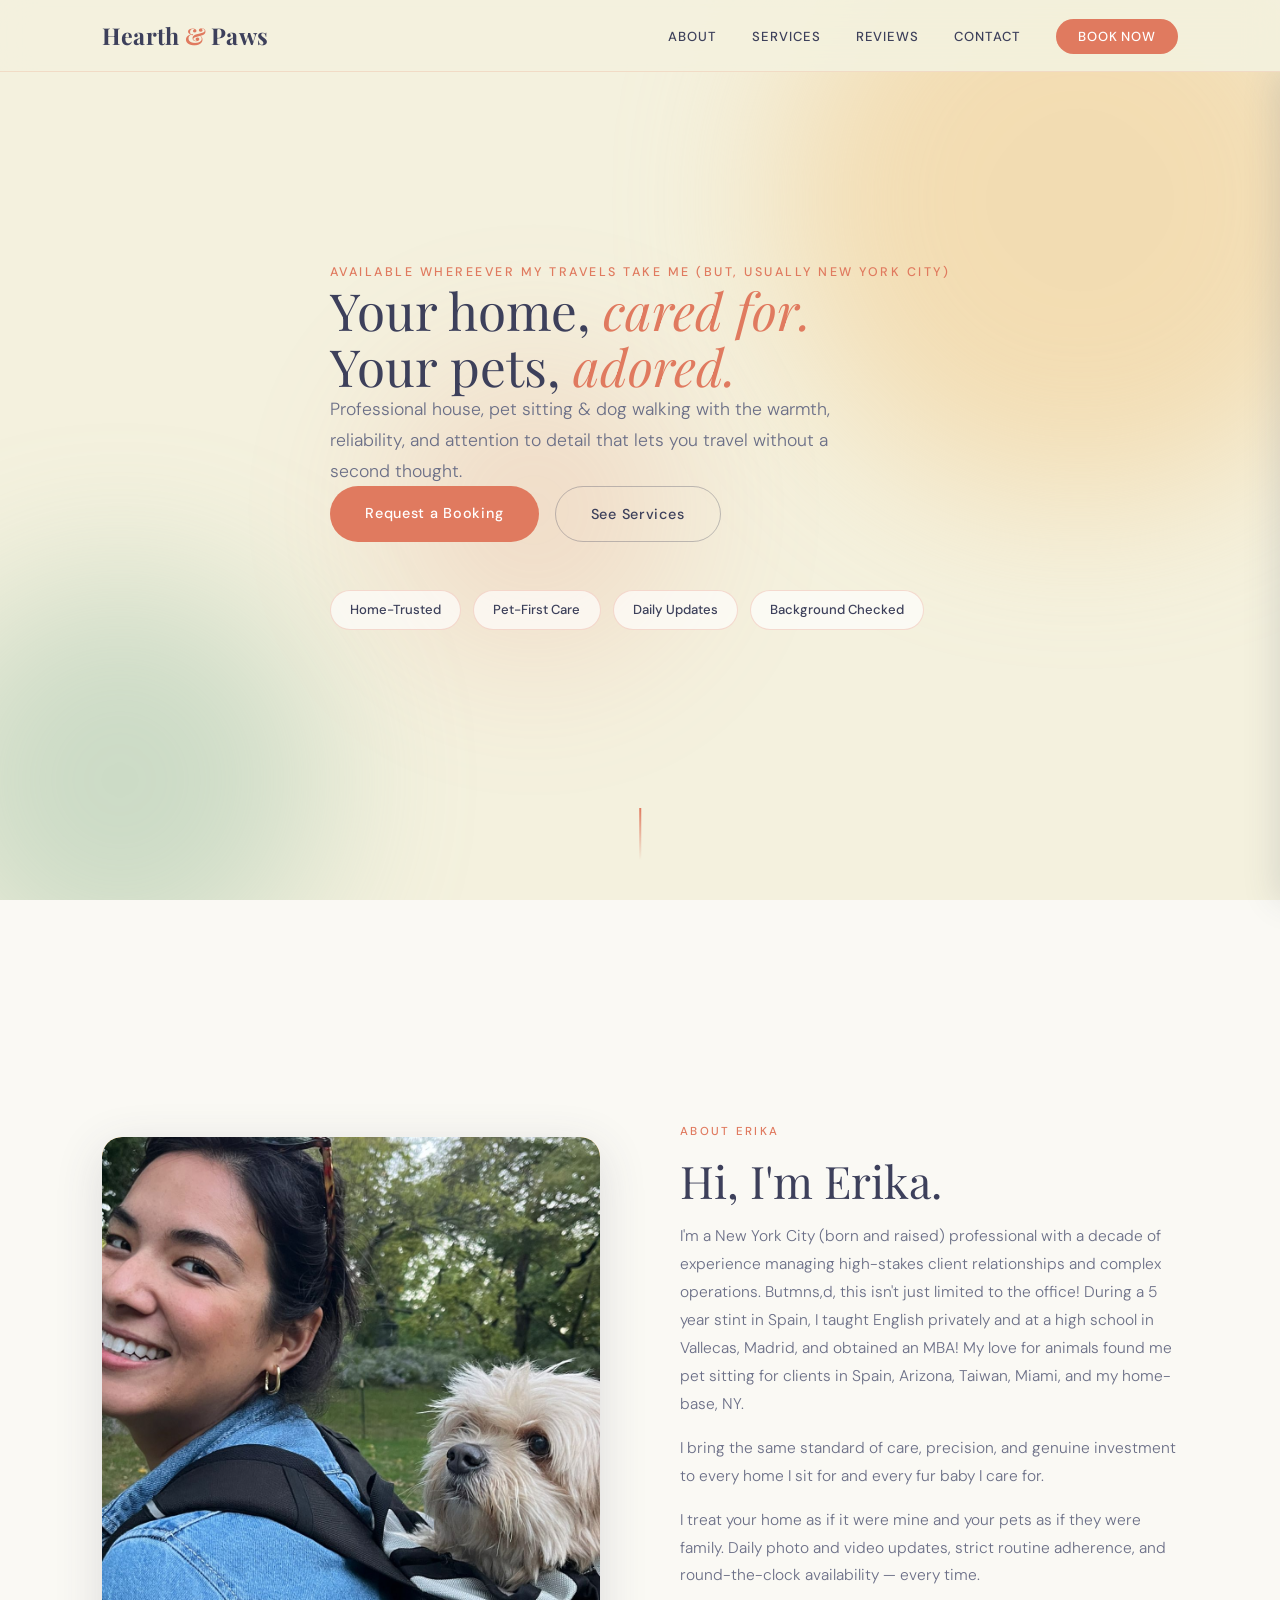
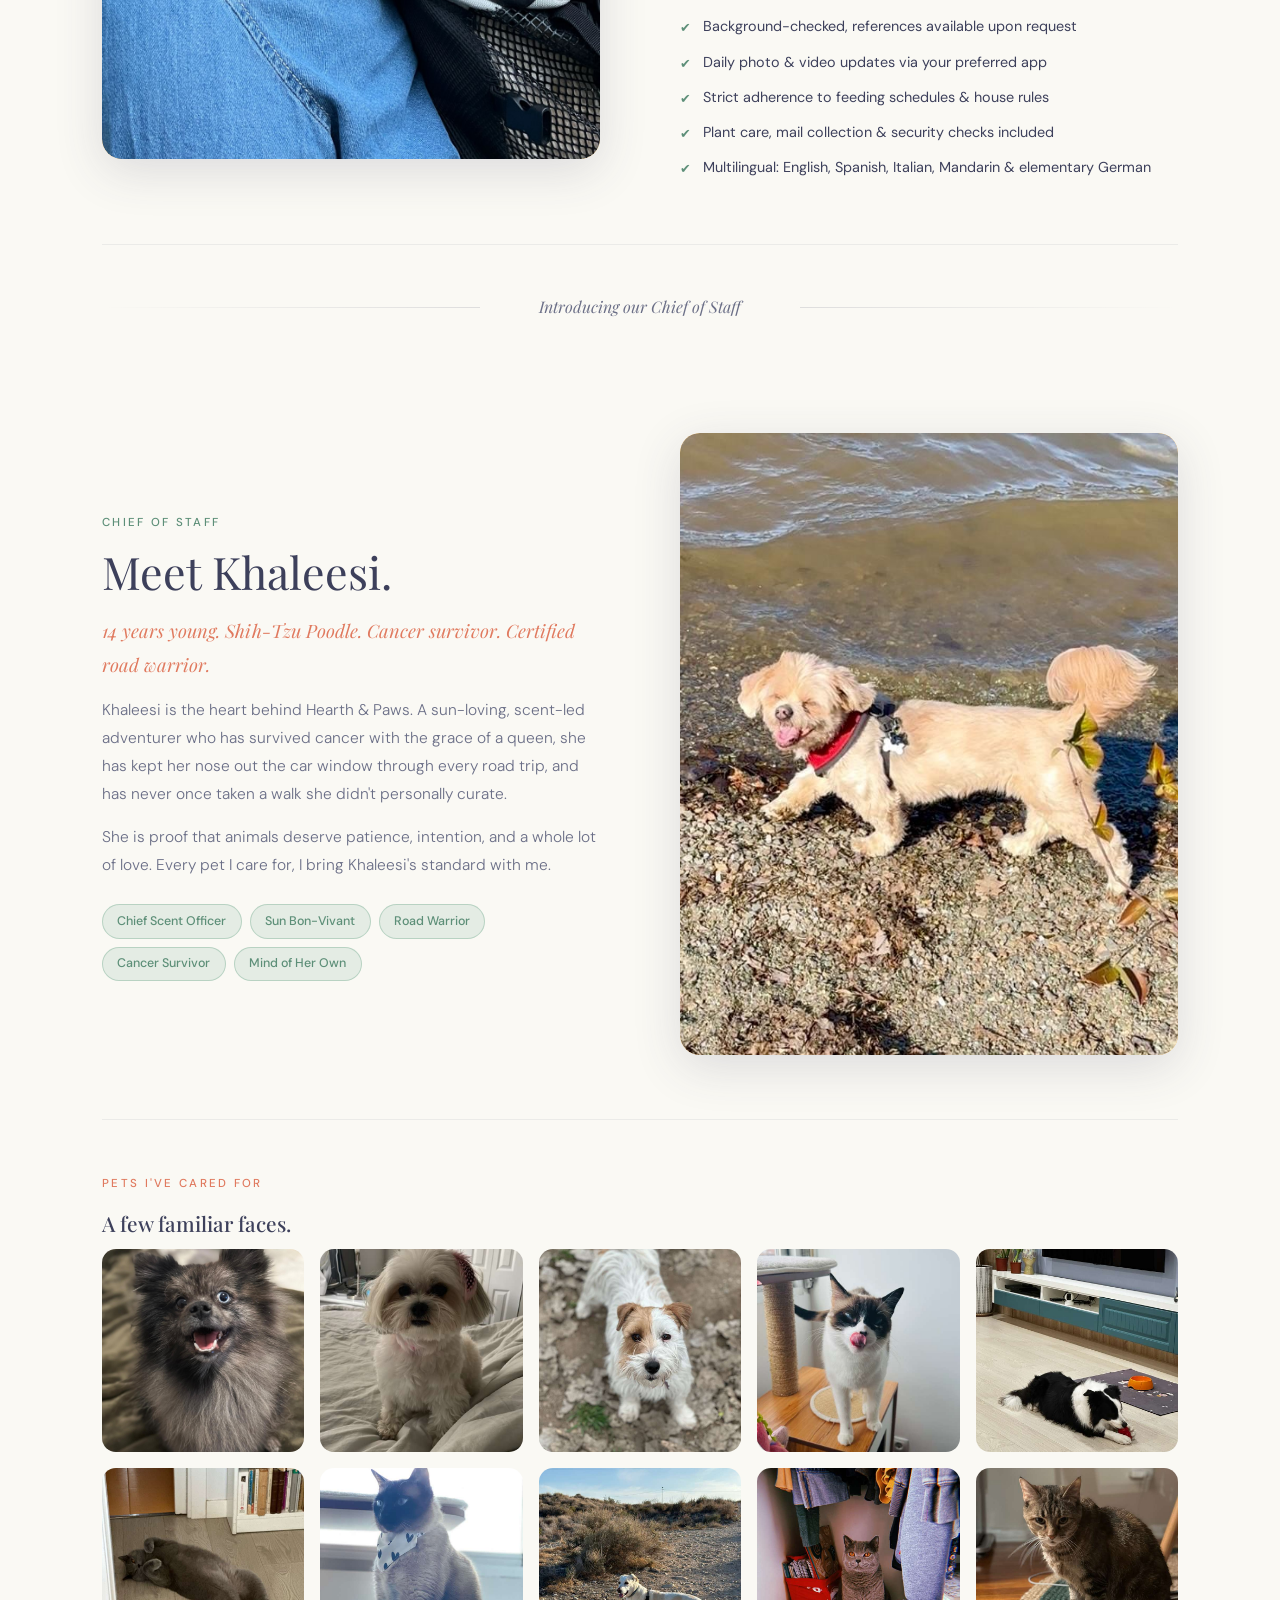
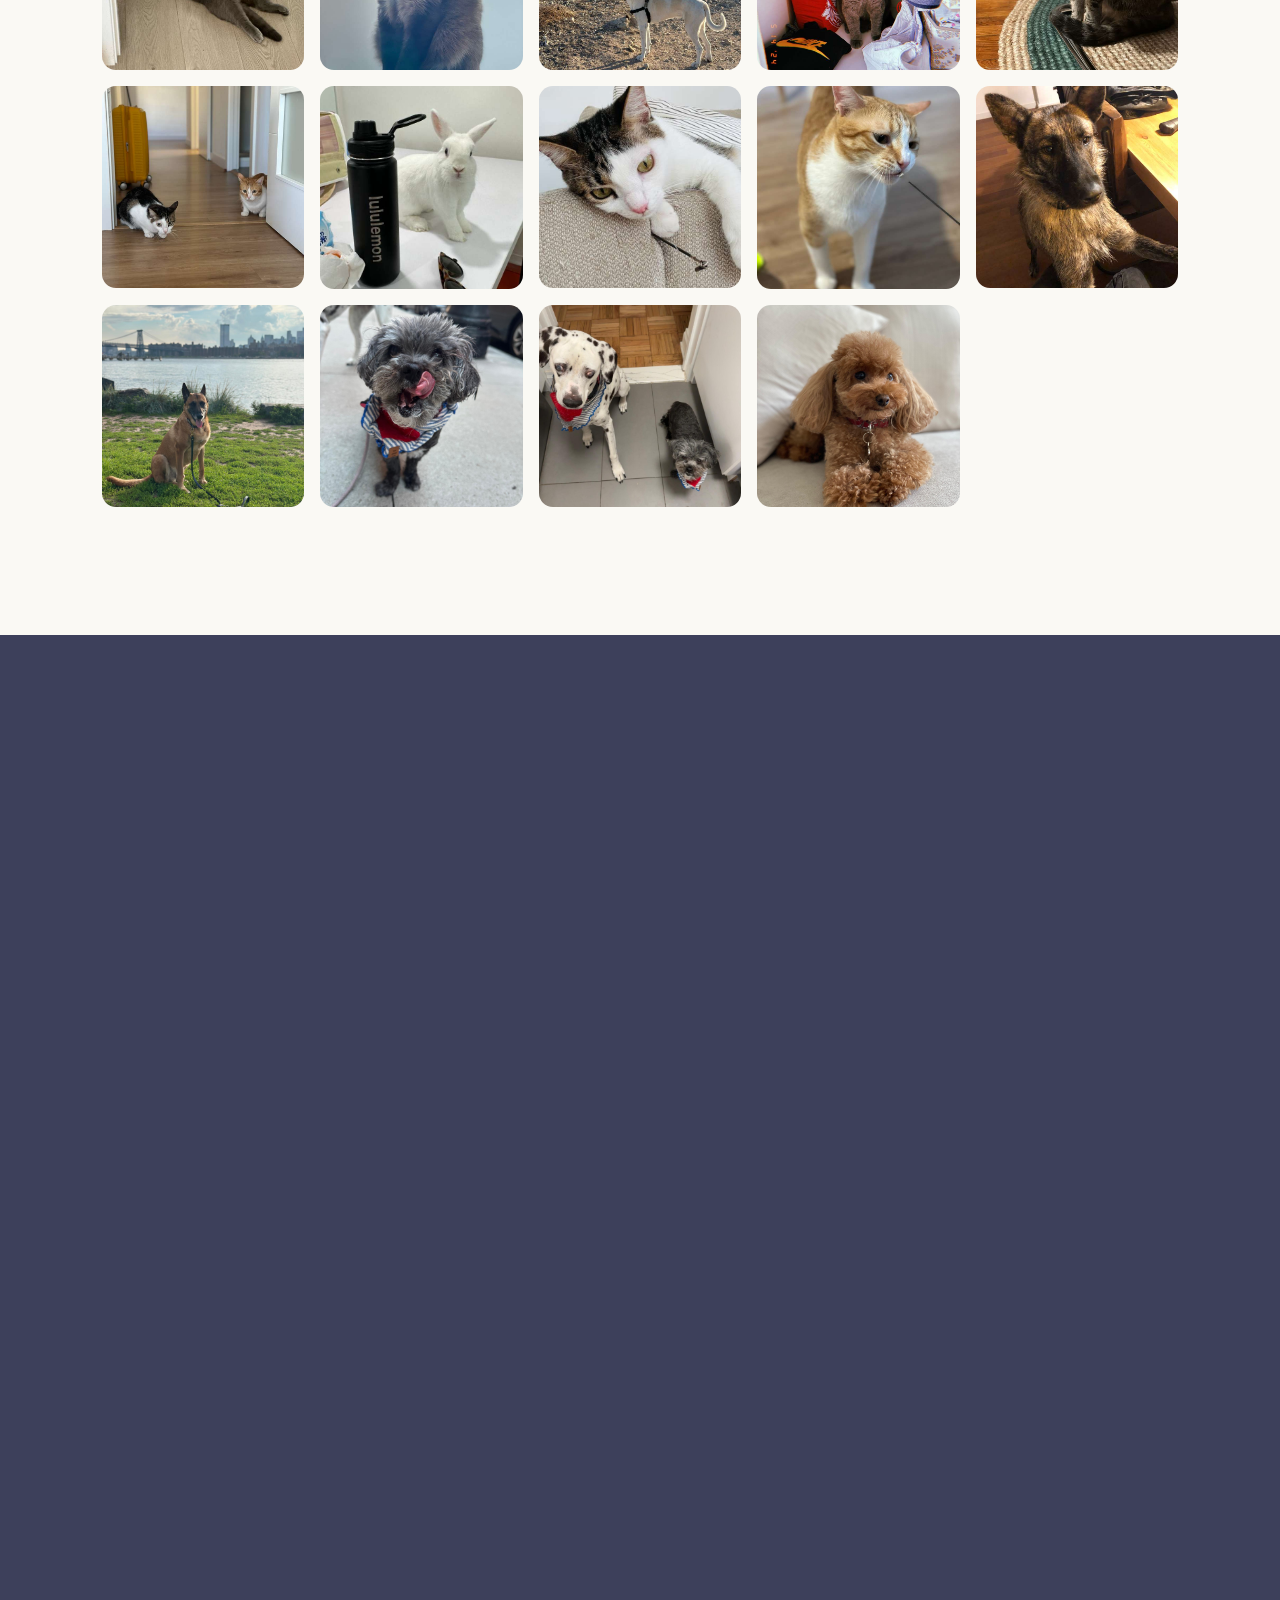
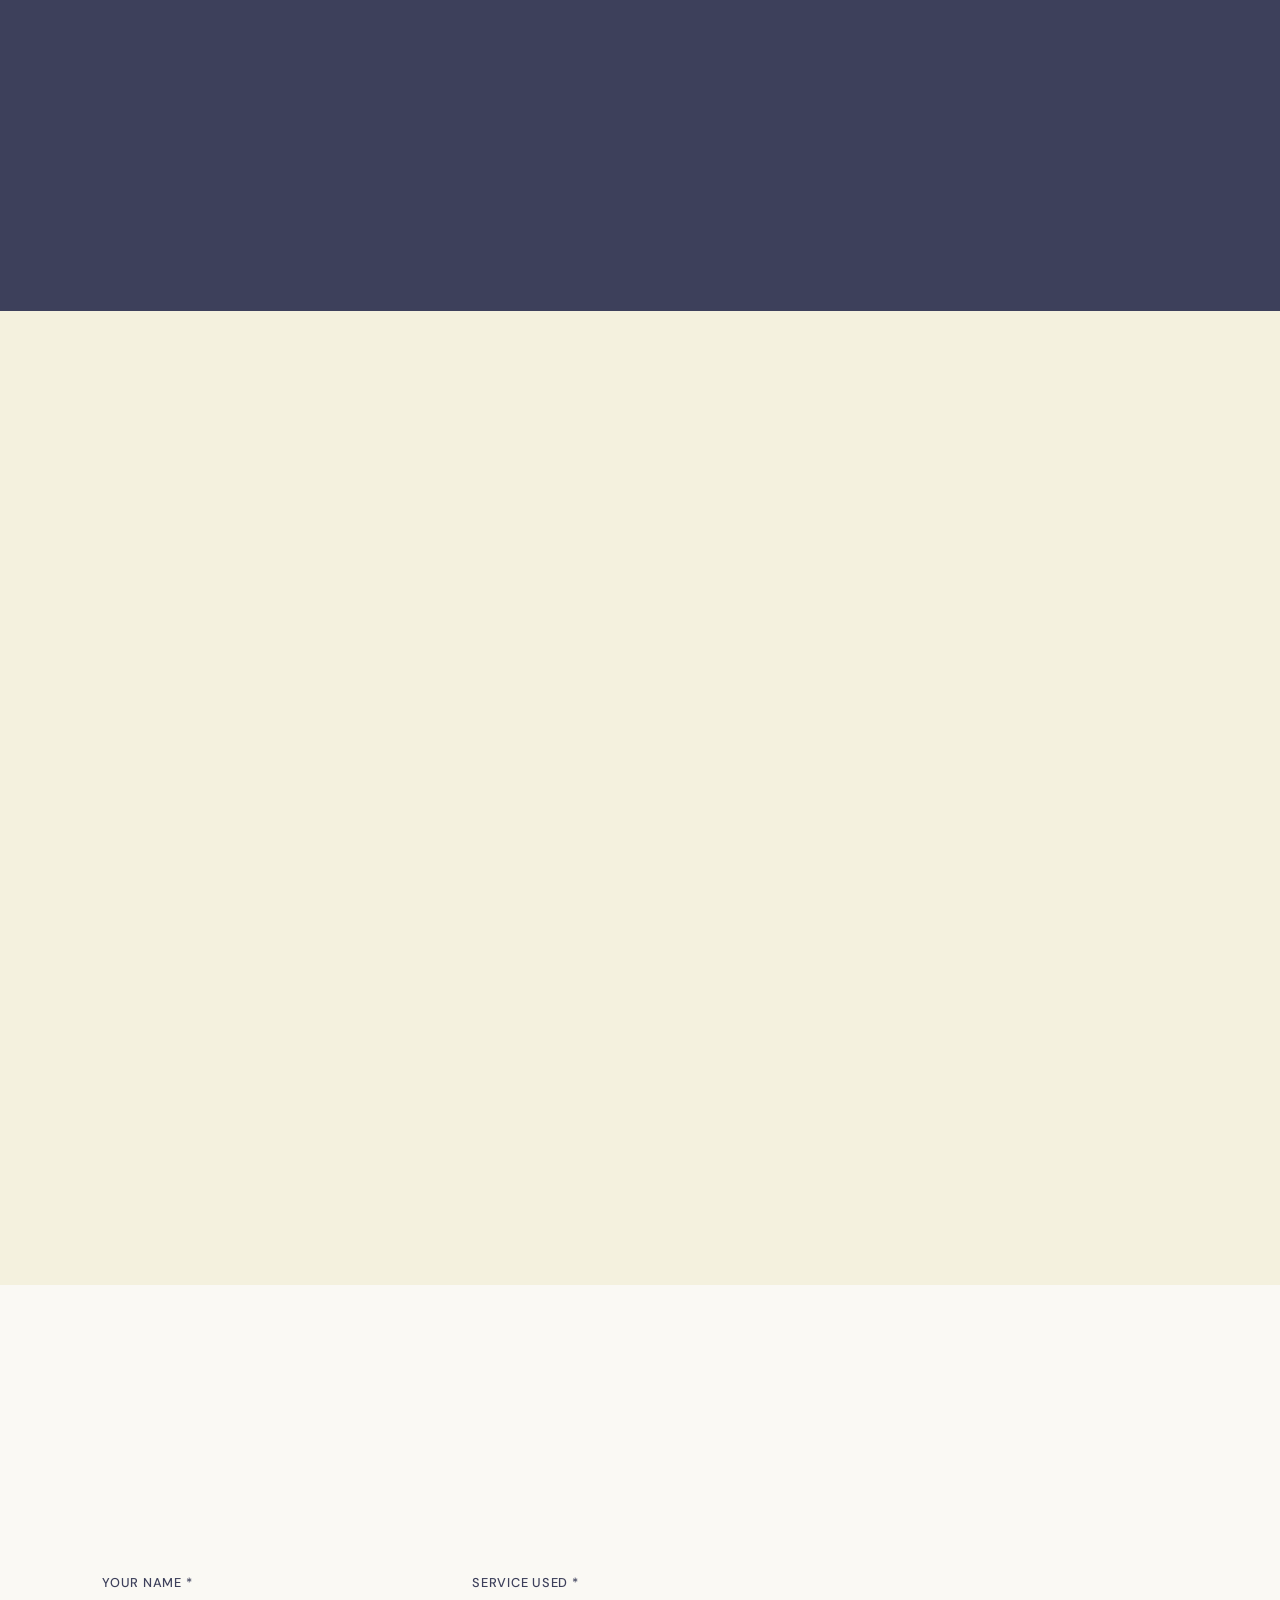
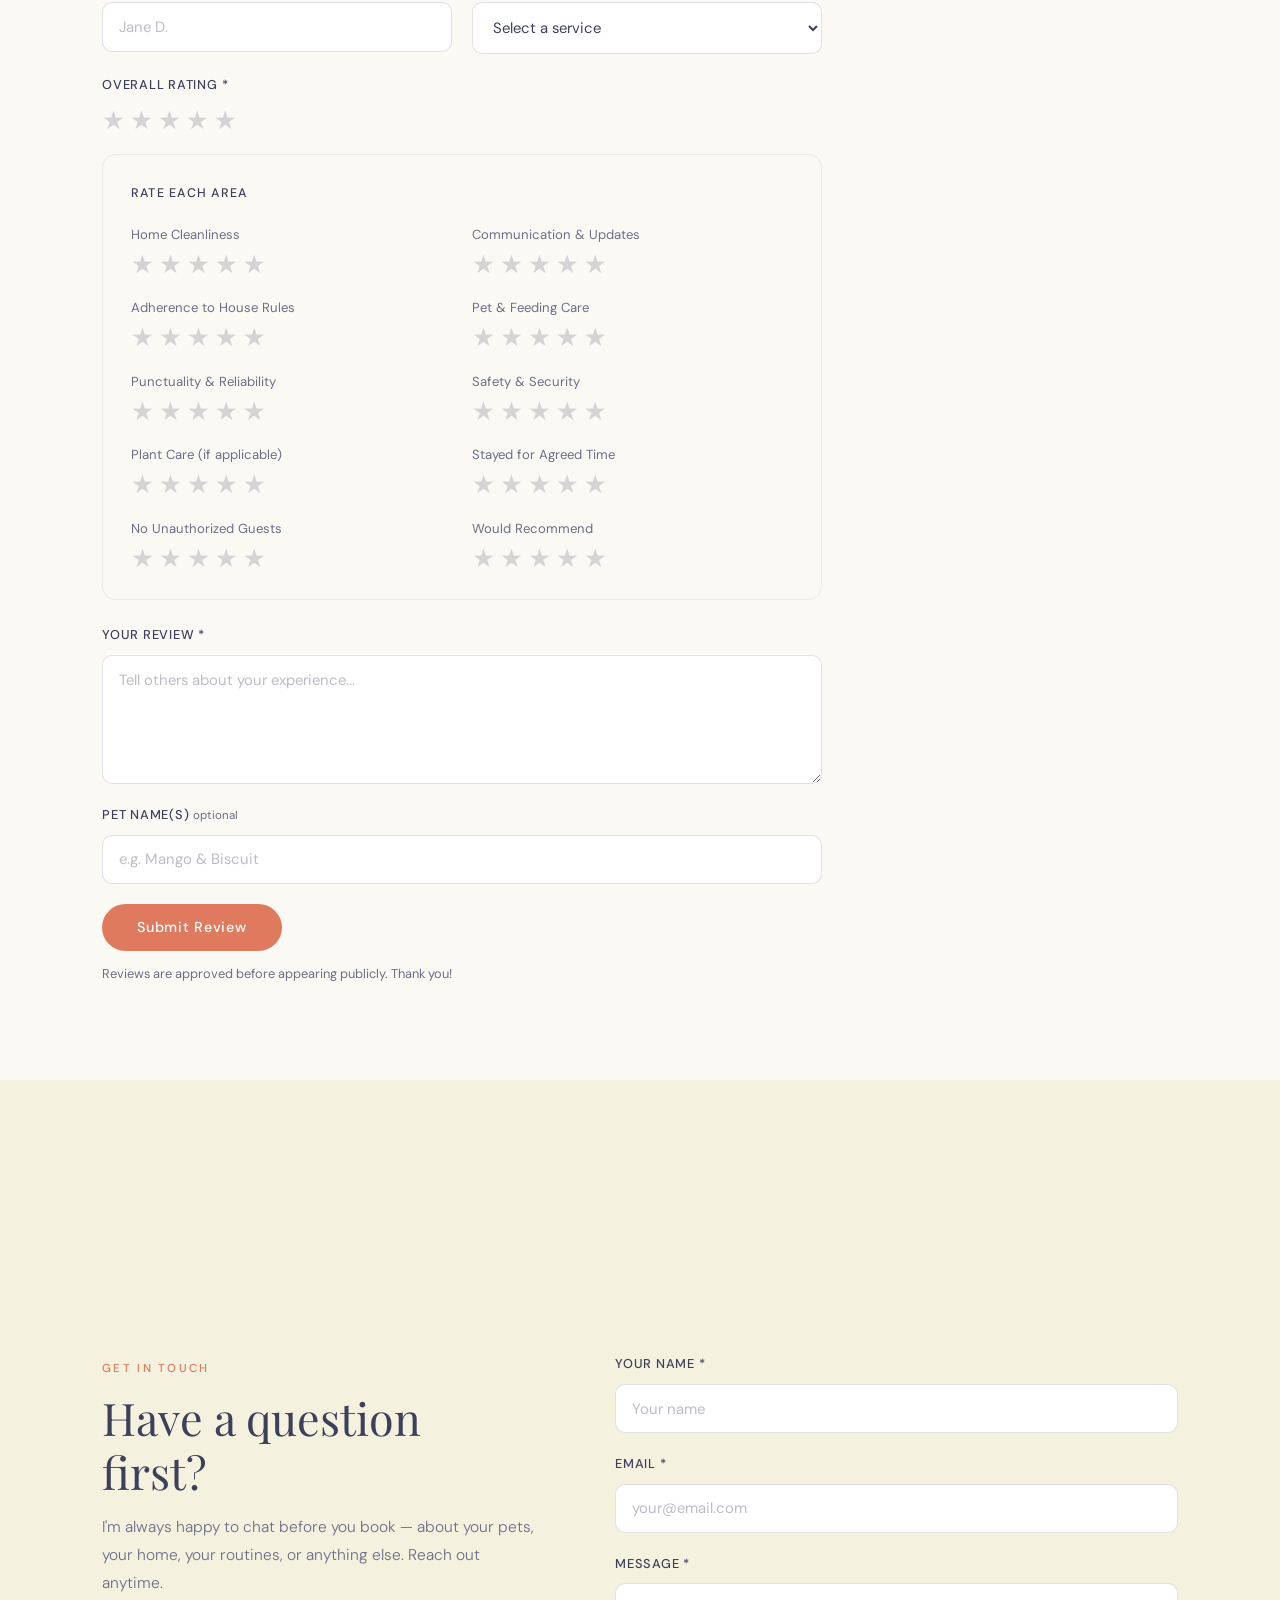
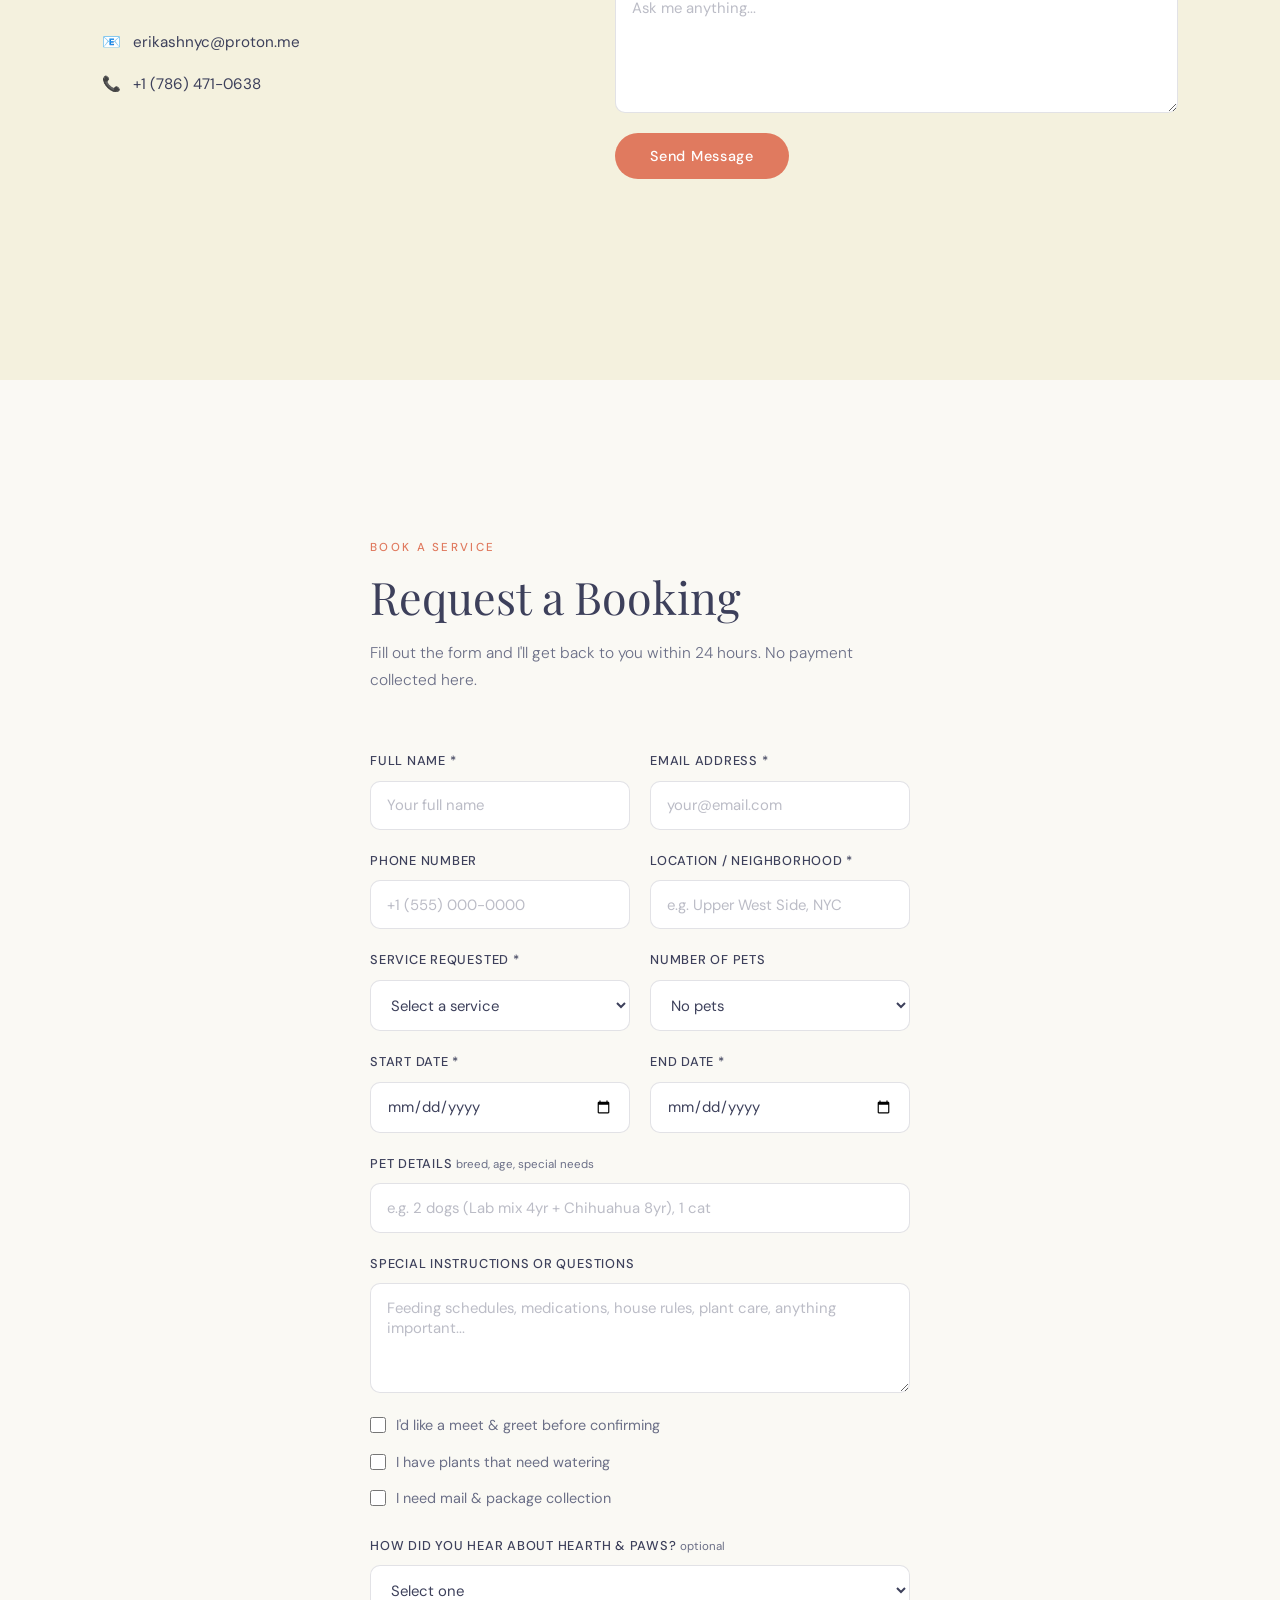
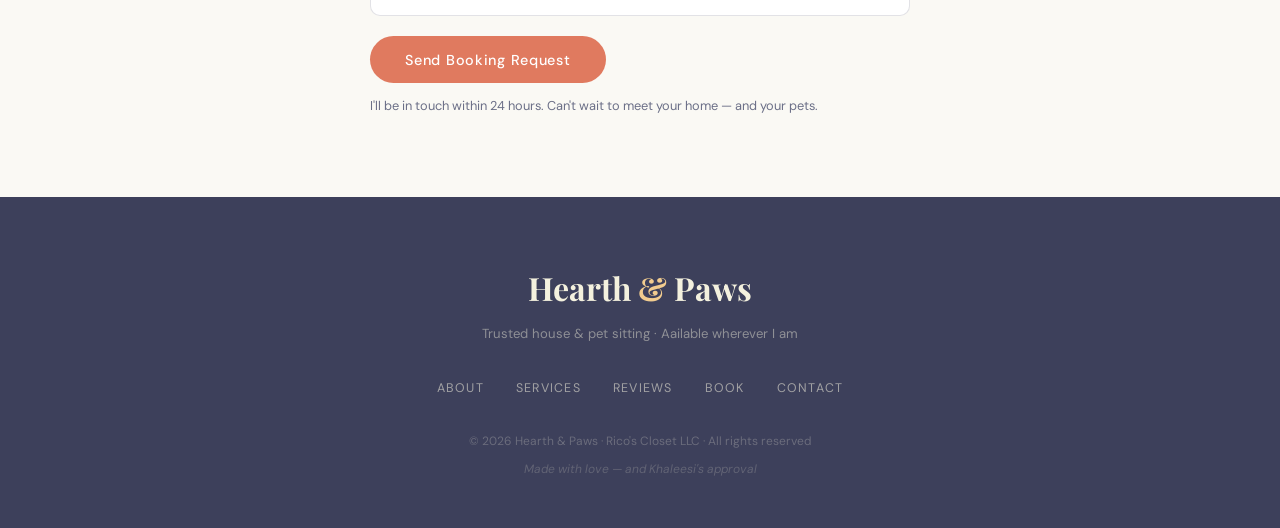
==== commit eaf0be71: "Add new gallery item for pet-19 image" ====
--- a/index.html
+++ b/index.html
@@ -149,6 +149,7 @@
           <div class="gallery-item"><img src="images/pet-16.jpg.jpeg" alt="Pet" onerror="this.parentElement.classList.add('gal-fallback')" /><div class="gal-fallback-text">Pet Photo</div></div>
           <div class="gallery-item"><img src="images/pet-17.jpg.jpeg" alt="Pet" onerror="this.parentElement.classList.add('gal-fallback')" /><div class="gal-fallback-text">Pet Photo</div></div>
           <div class="gallery-item"><img src="images/pet-18.jpg.jpeg" alt="Pet" onerror="this.parentElement.classList.add('gal-fallback')" /><div class="gal-fallback-text">Pet Photo</div></div>
+          <div class="gallery-item"><img src="images/pet-19.jpg.jpeg" alt="Pet" onerror="this.parentElement.classList.add('gal-fallback')" /><div class="gal-fallback-text">Pet Photo</div></div>
         </div>
       </div>
 
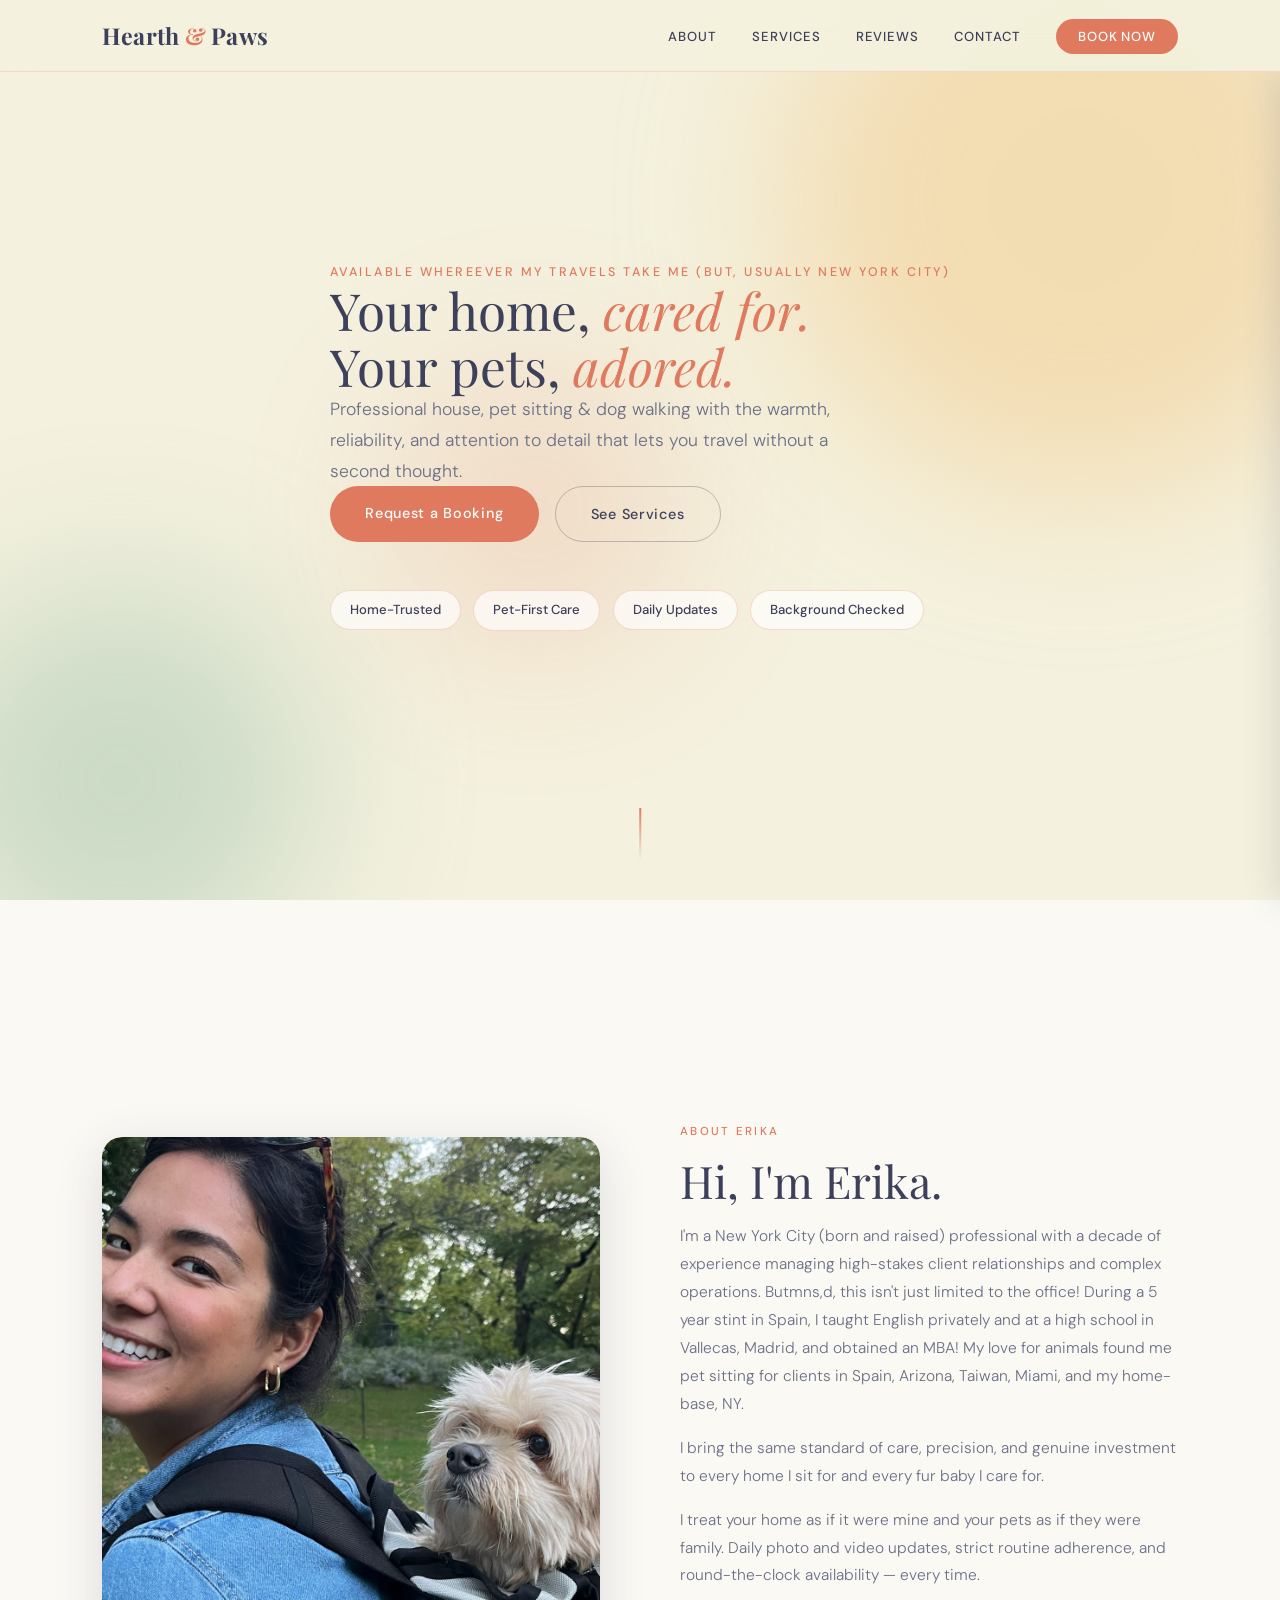
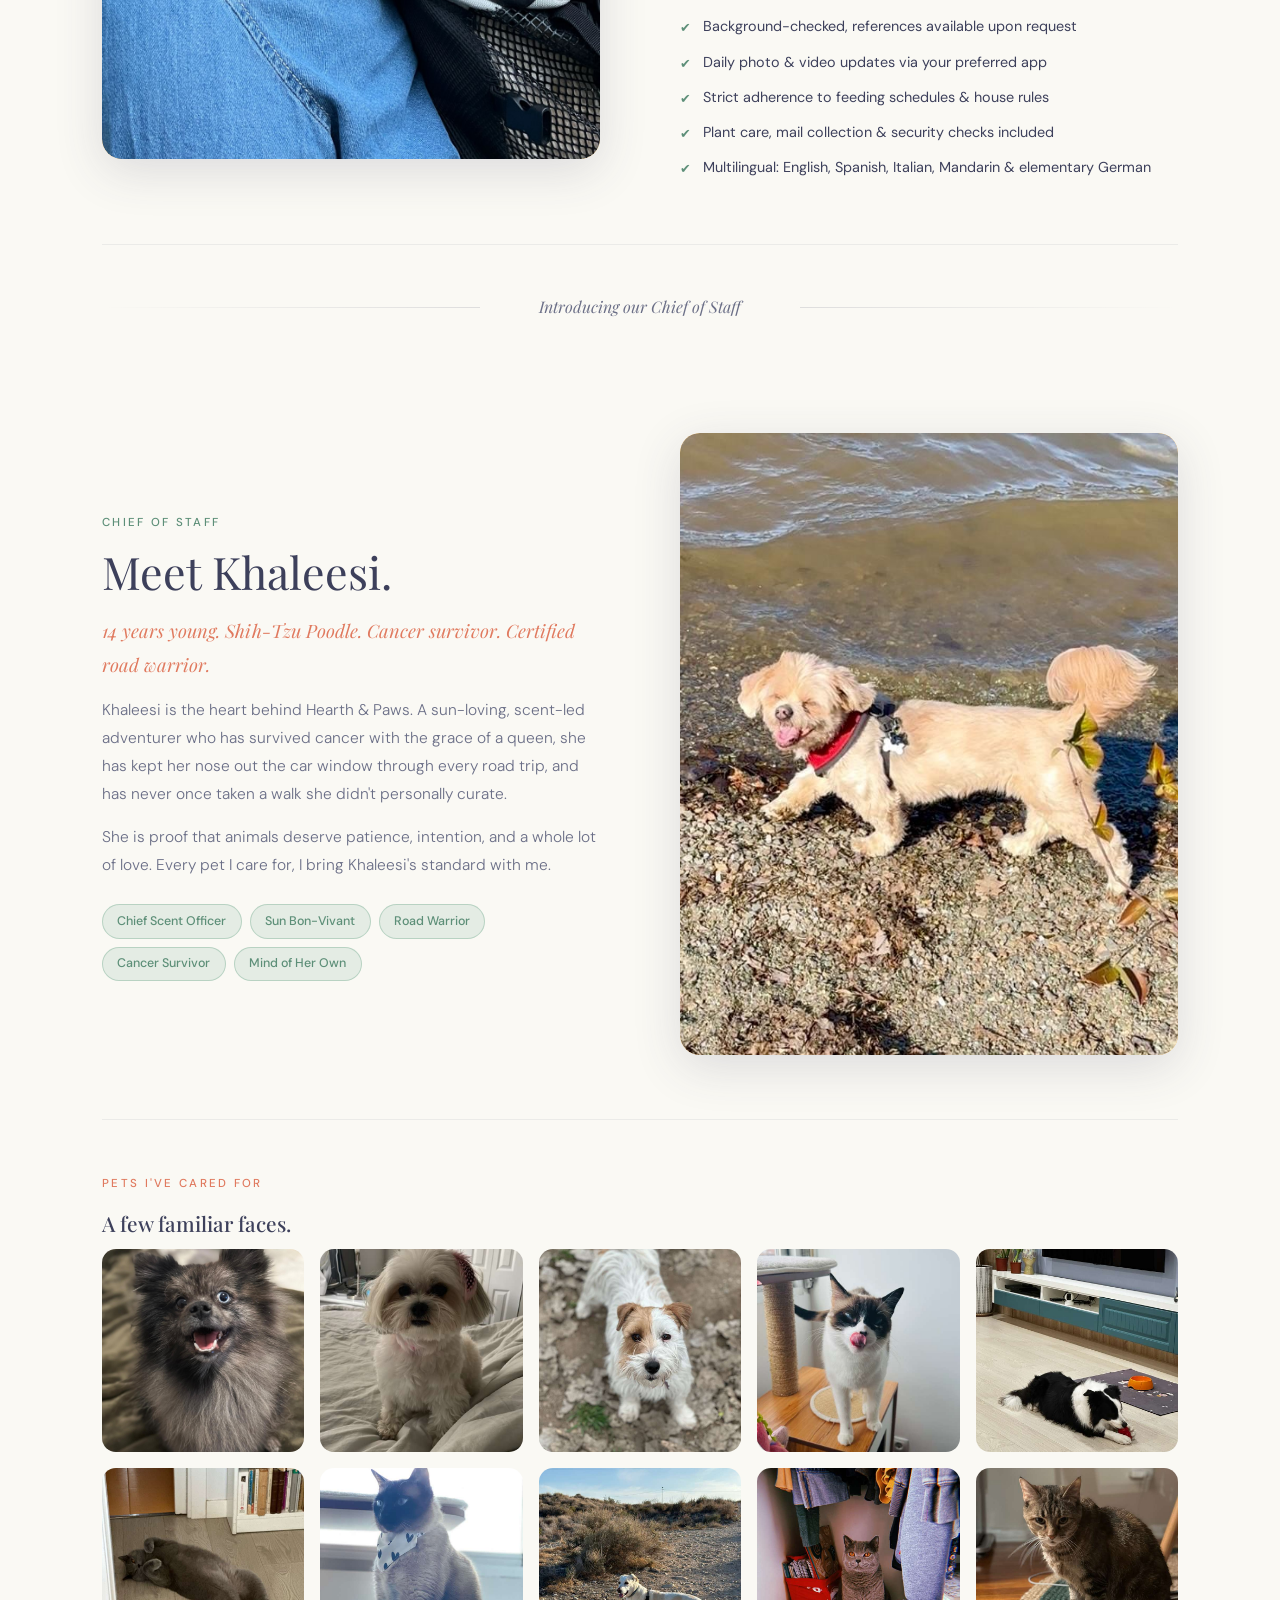
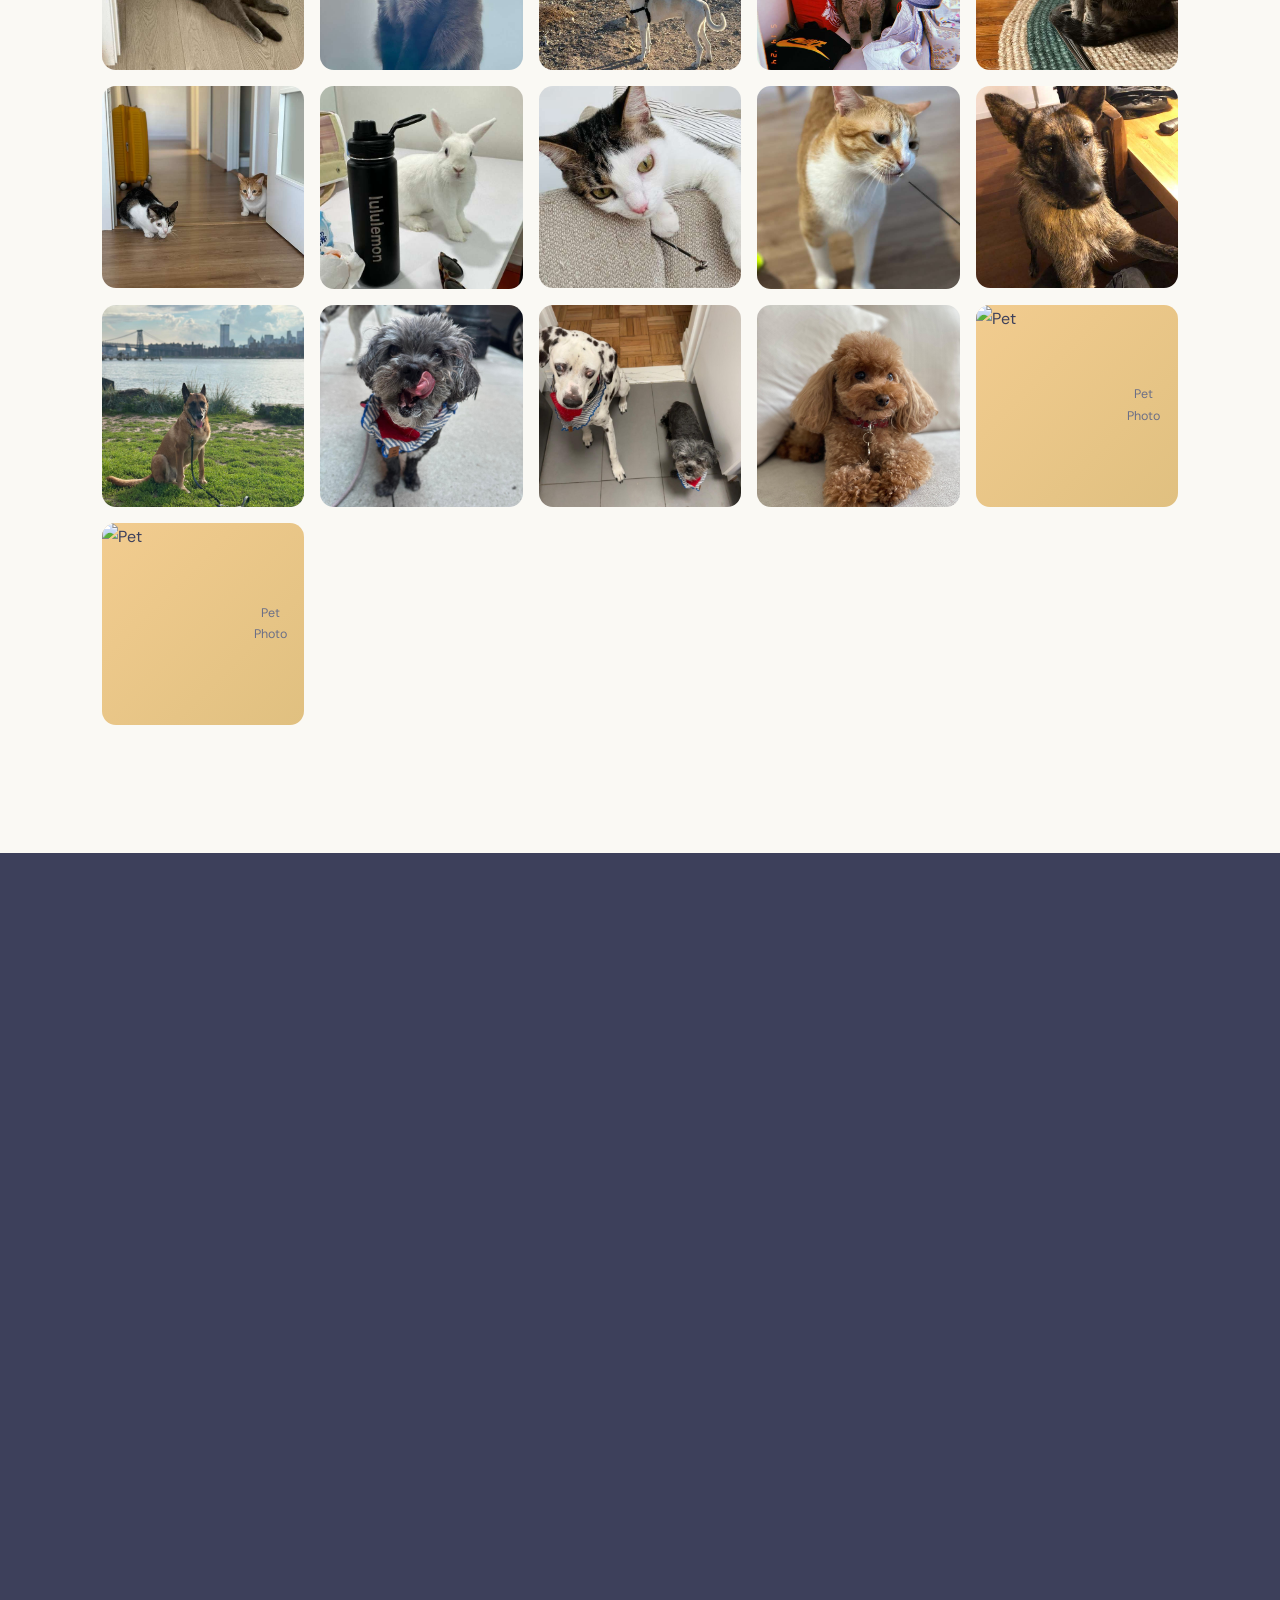
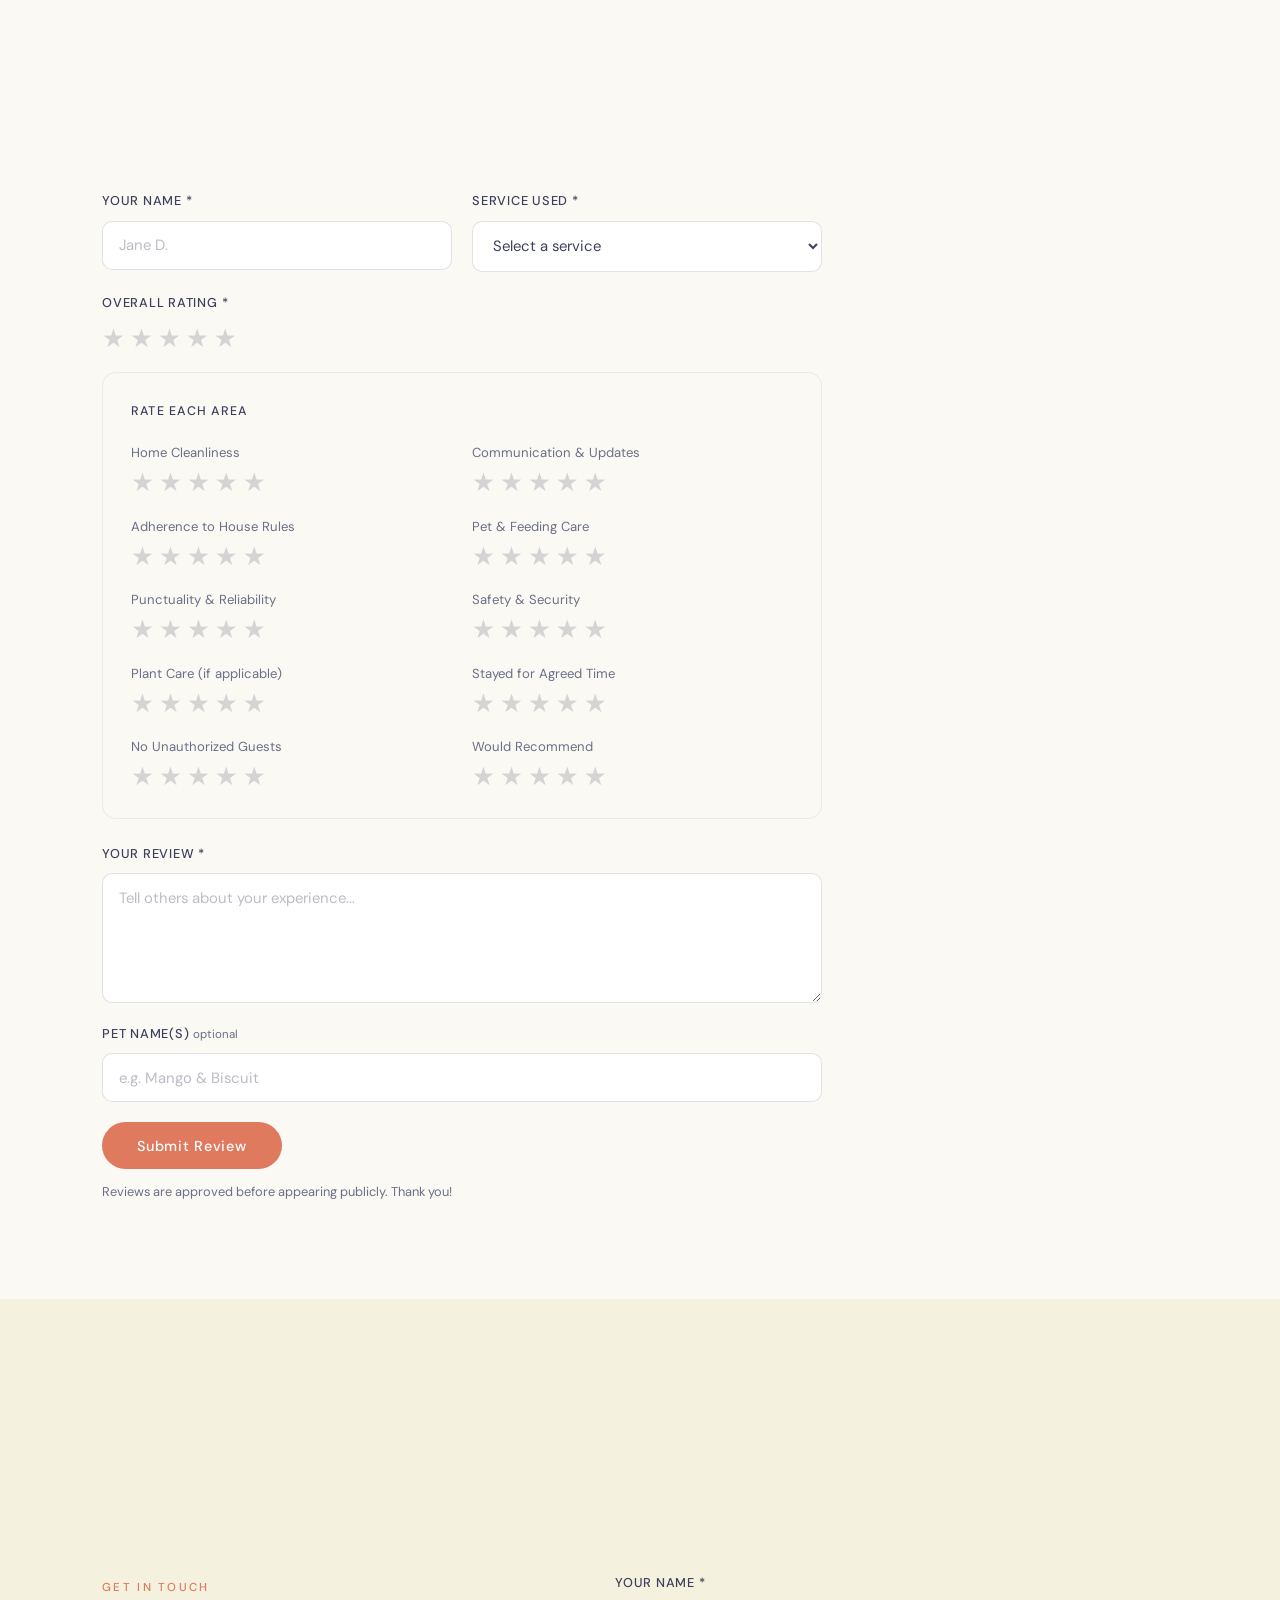
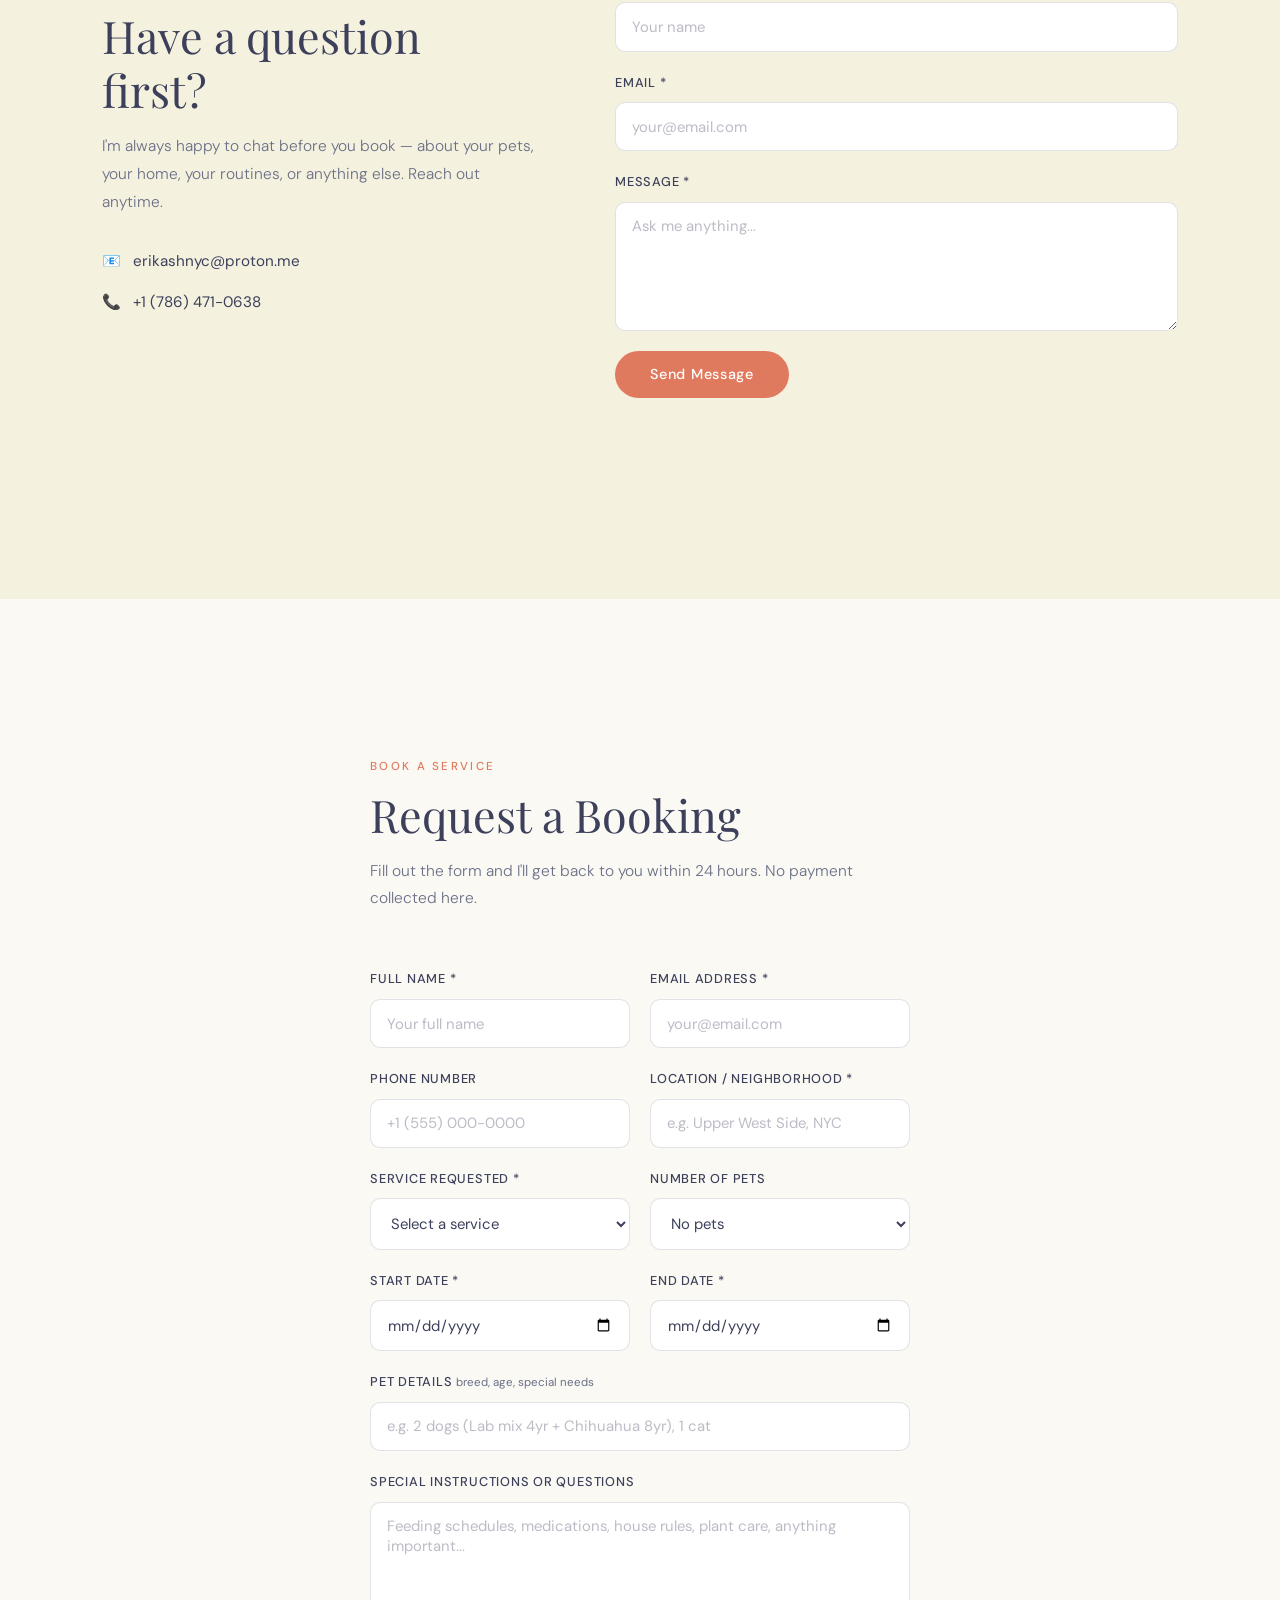
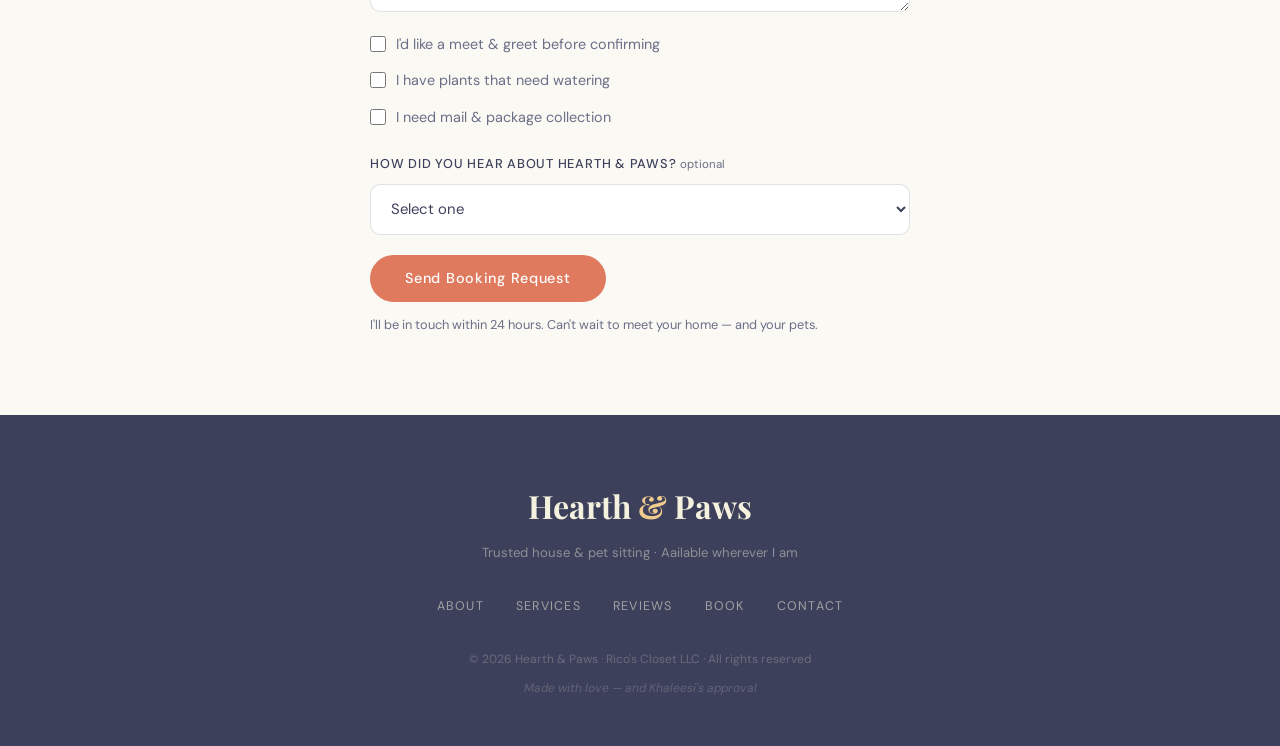
==== commit 9cd87d2f: "Add two new gallery items for pets" ====
--- a/index.html
+++ b/index.html
@@ -150,6 +150,8 @@
           <div class="gallery-item"><img src="images/pet-17.jpg.jpeg" alt="Pet" onerror="this.parentElement.classList.add('gal-fallback')" /><div class="gal-fallback-text">Pet Photo</div></div>
           <div class="gallery-item"><img src="images/pet-18.jpg.jpeg" alt="Pet" onerror="this.parentElement.classList.add('gal-fallback')" /><div class="gal-fallback-text">Pet Photo</div></div>
           <div class="gallery-item"><img src="images/pet-19.jpg.jpeg" alt="Pet" onerror="this.parentElement.classList.add('gal-fallback')" /><div class="gal-fallback-text">Pet Photo</div></div>
+          <div class="gallery-item"><img src="images/pet-20.jpg.jpeg" alt="Pet" onerror="this.parentElement.classList.add('gal-fallback')" /><div class="gal-fallback-text">Pet Photo</div></div>
+          <div class="gallery-item"><img src="images/pet-21.jpg.jpeg" alt="Pet" onerror="this.parentElement.classList.add('gal-fallback')" /><div class="gal-fallback-text">Pet Photo</div></div>
         </div>
       </div>
 
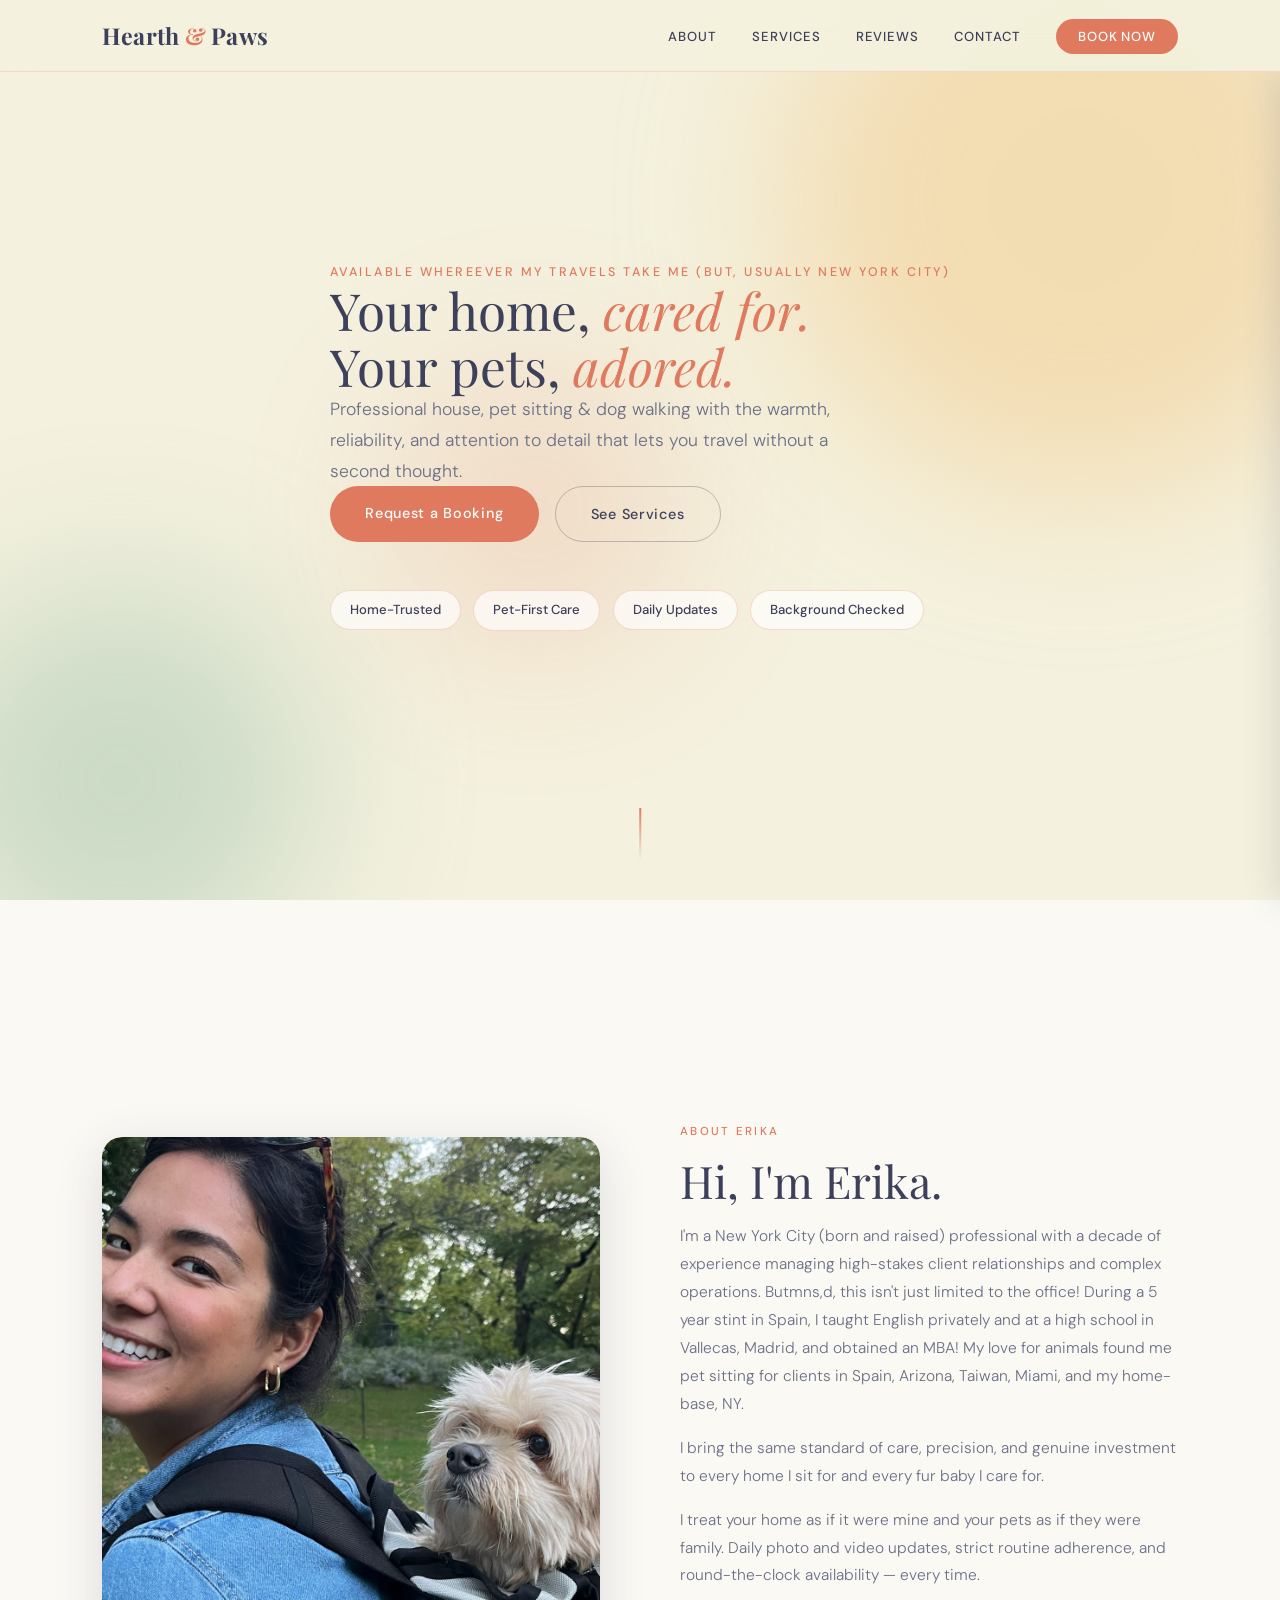
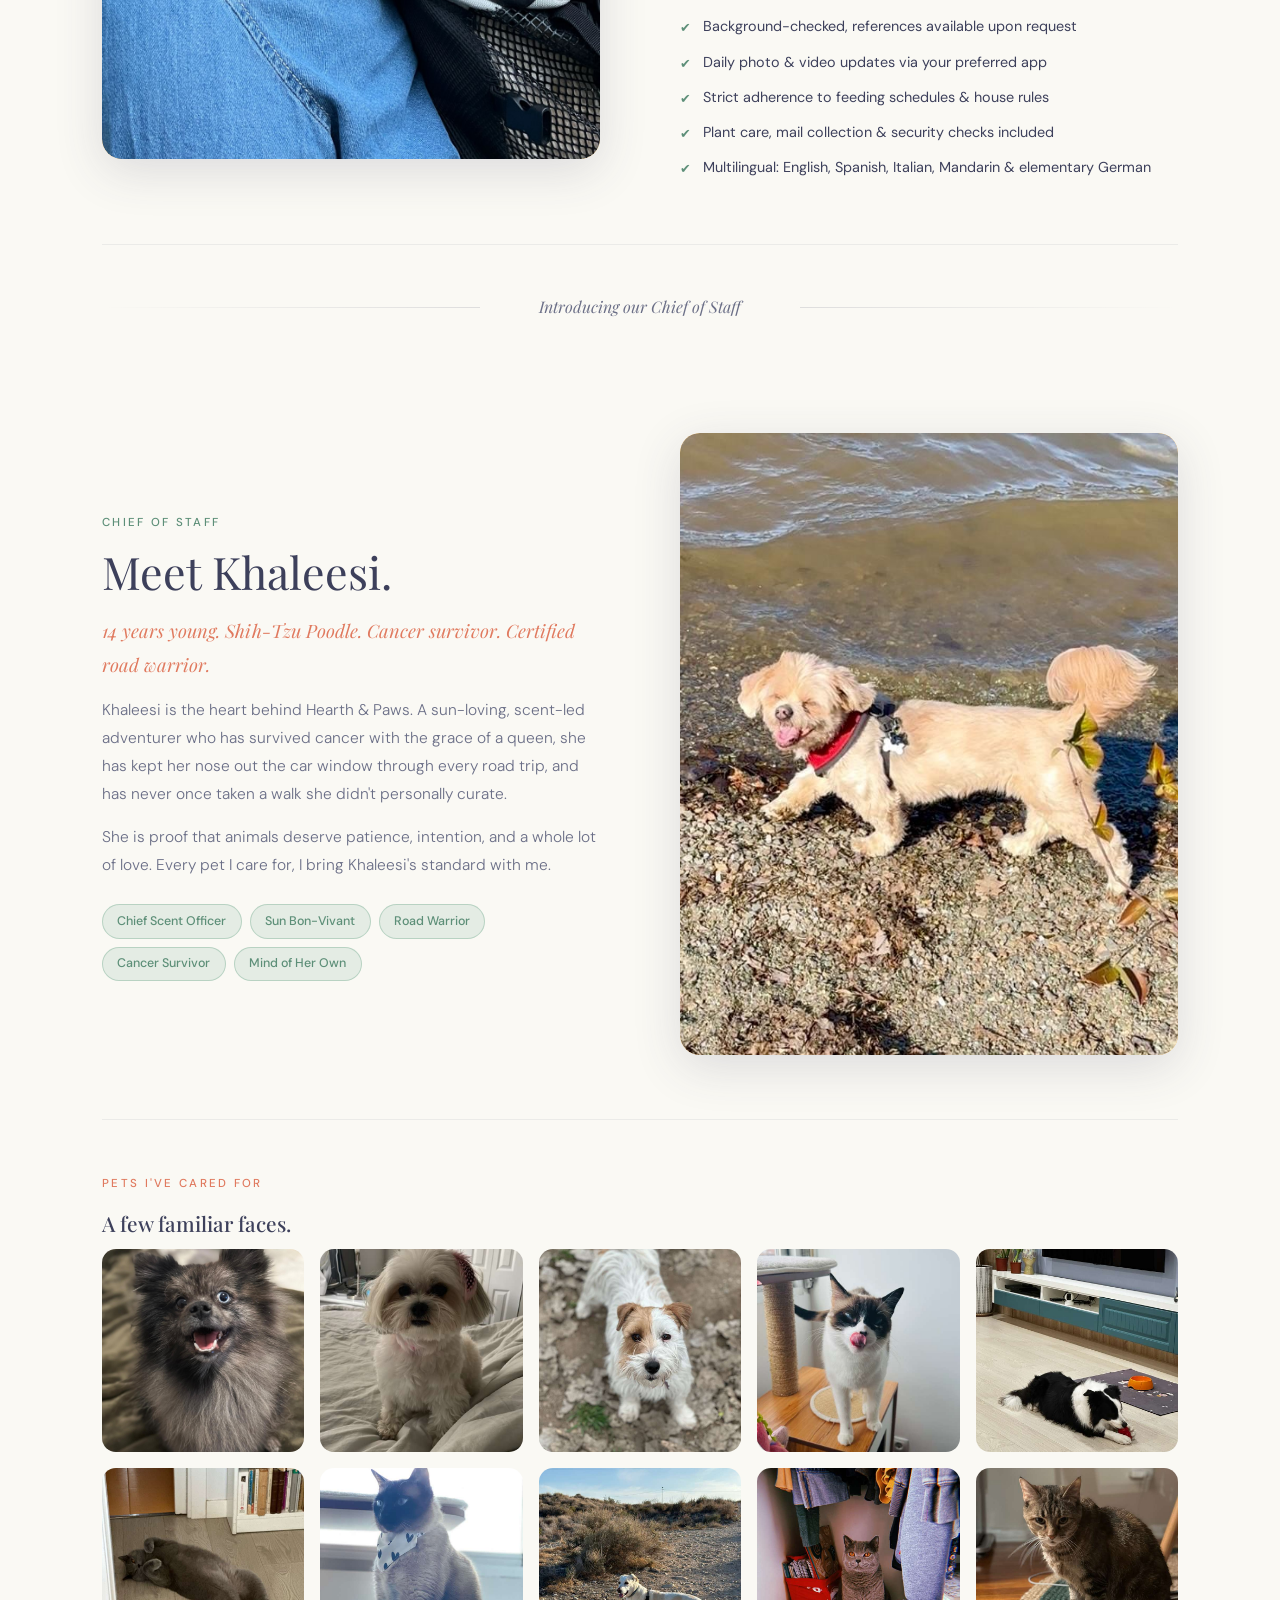
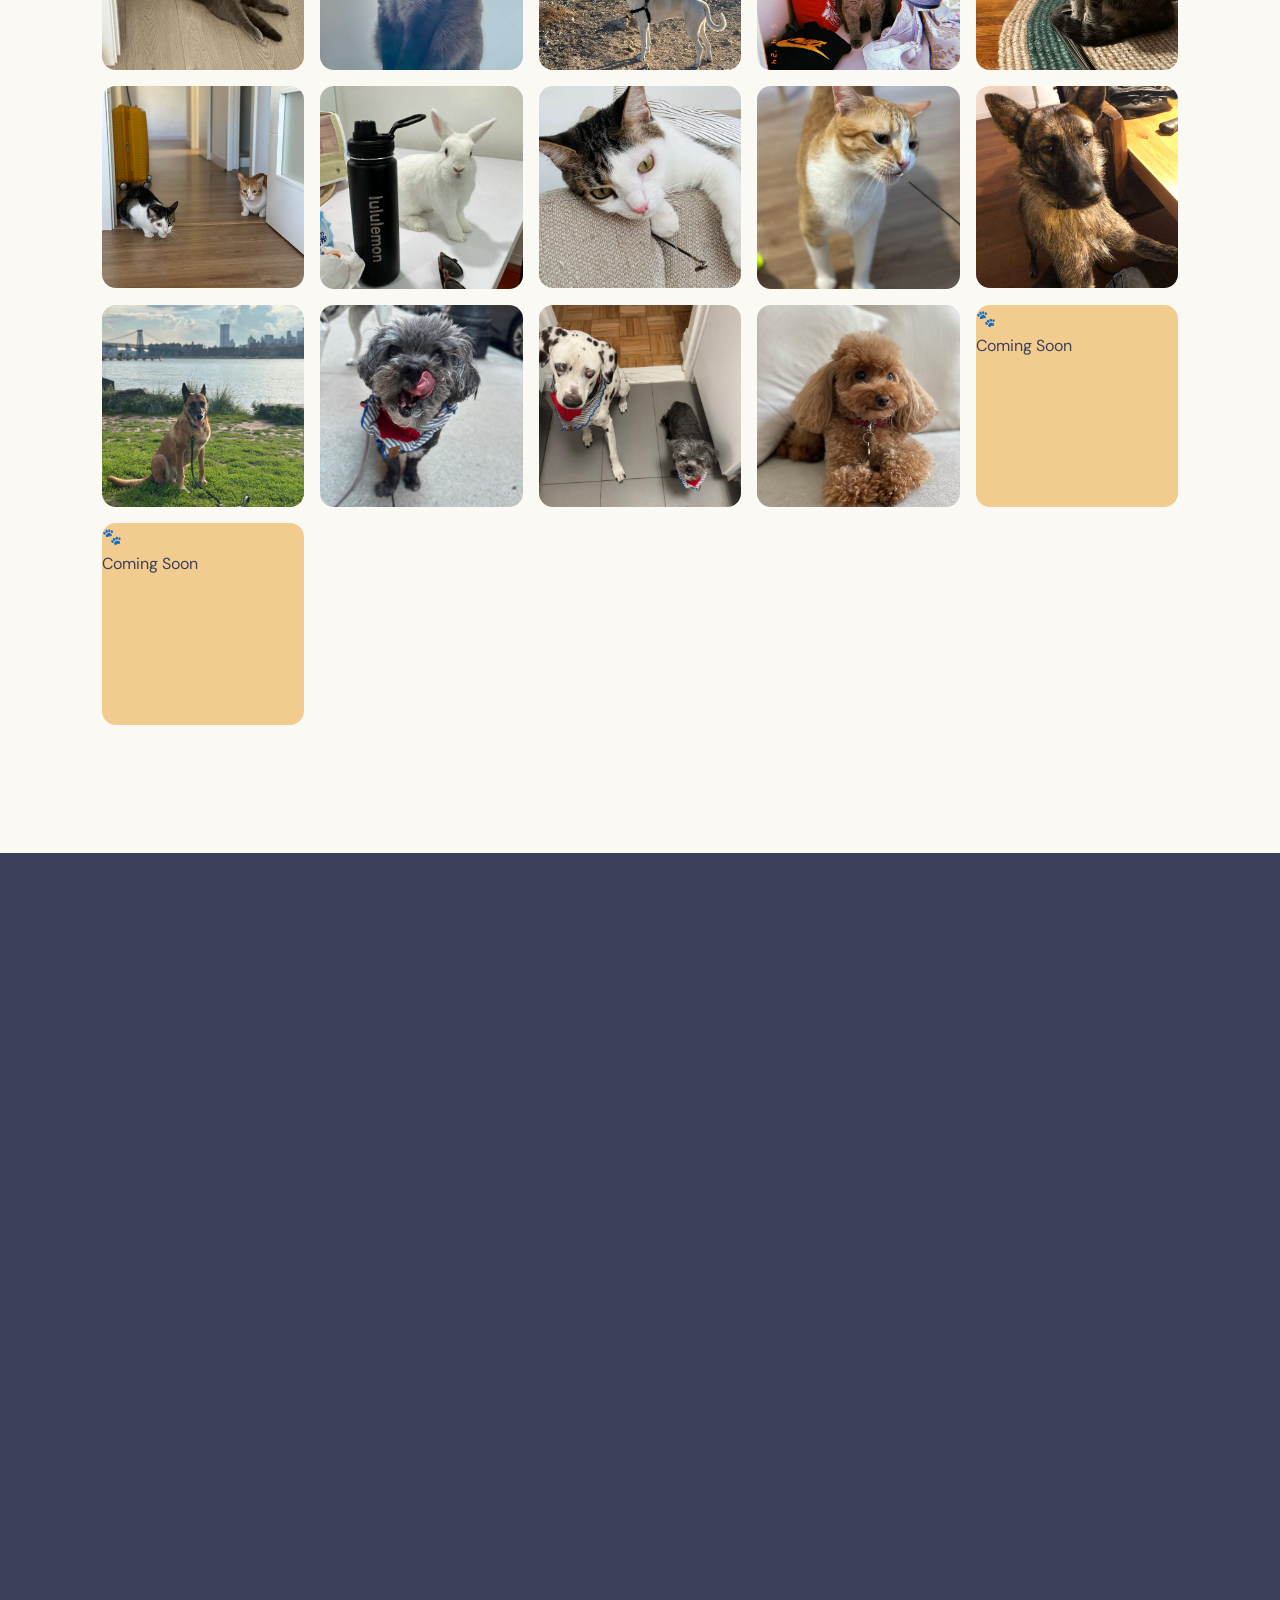
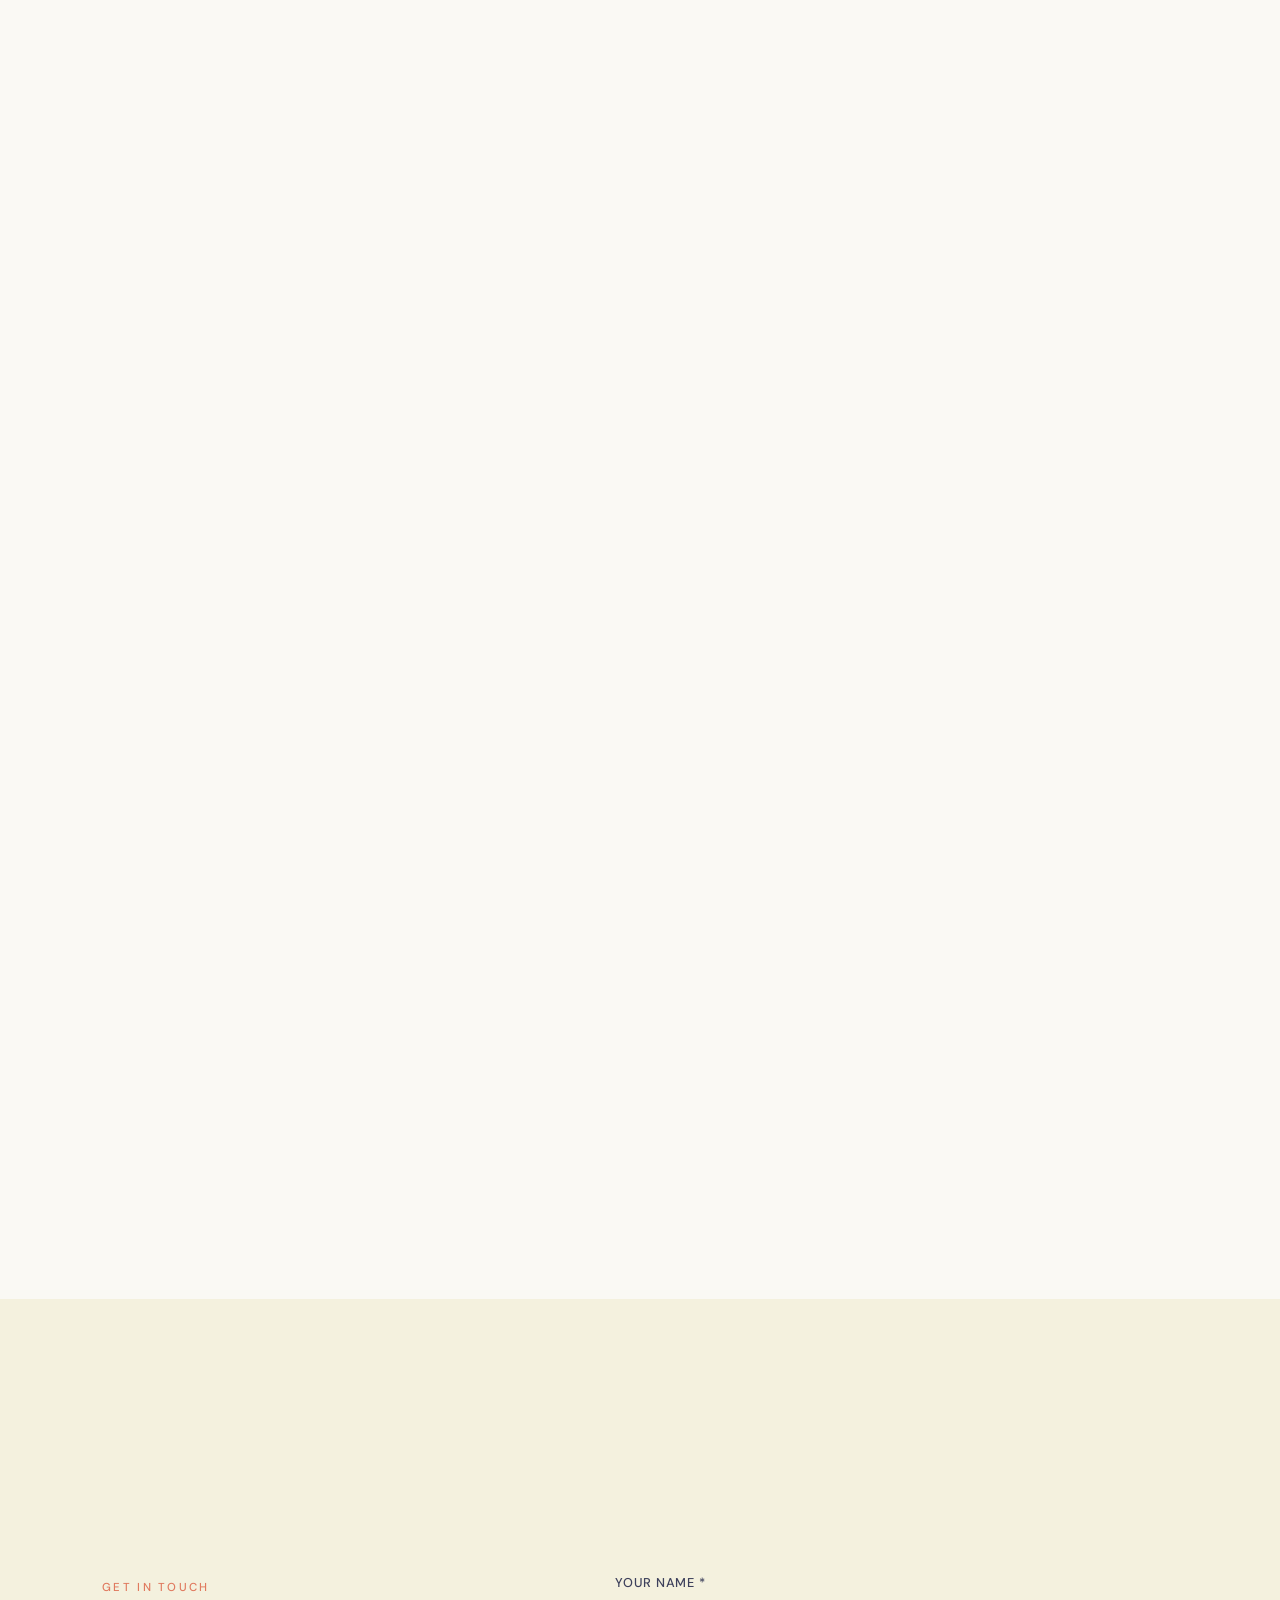
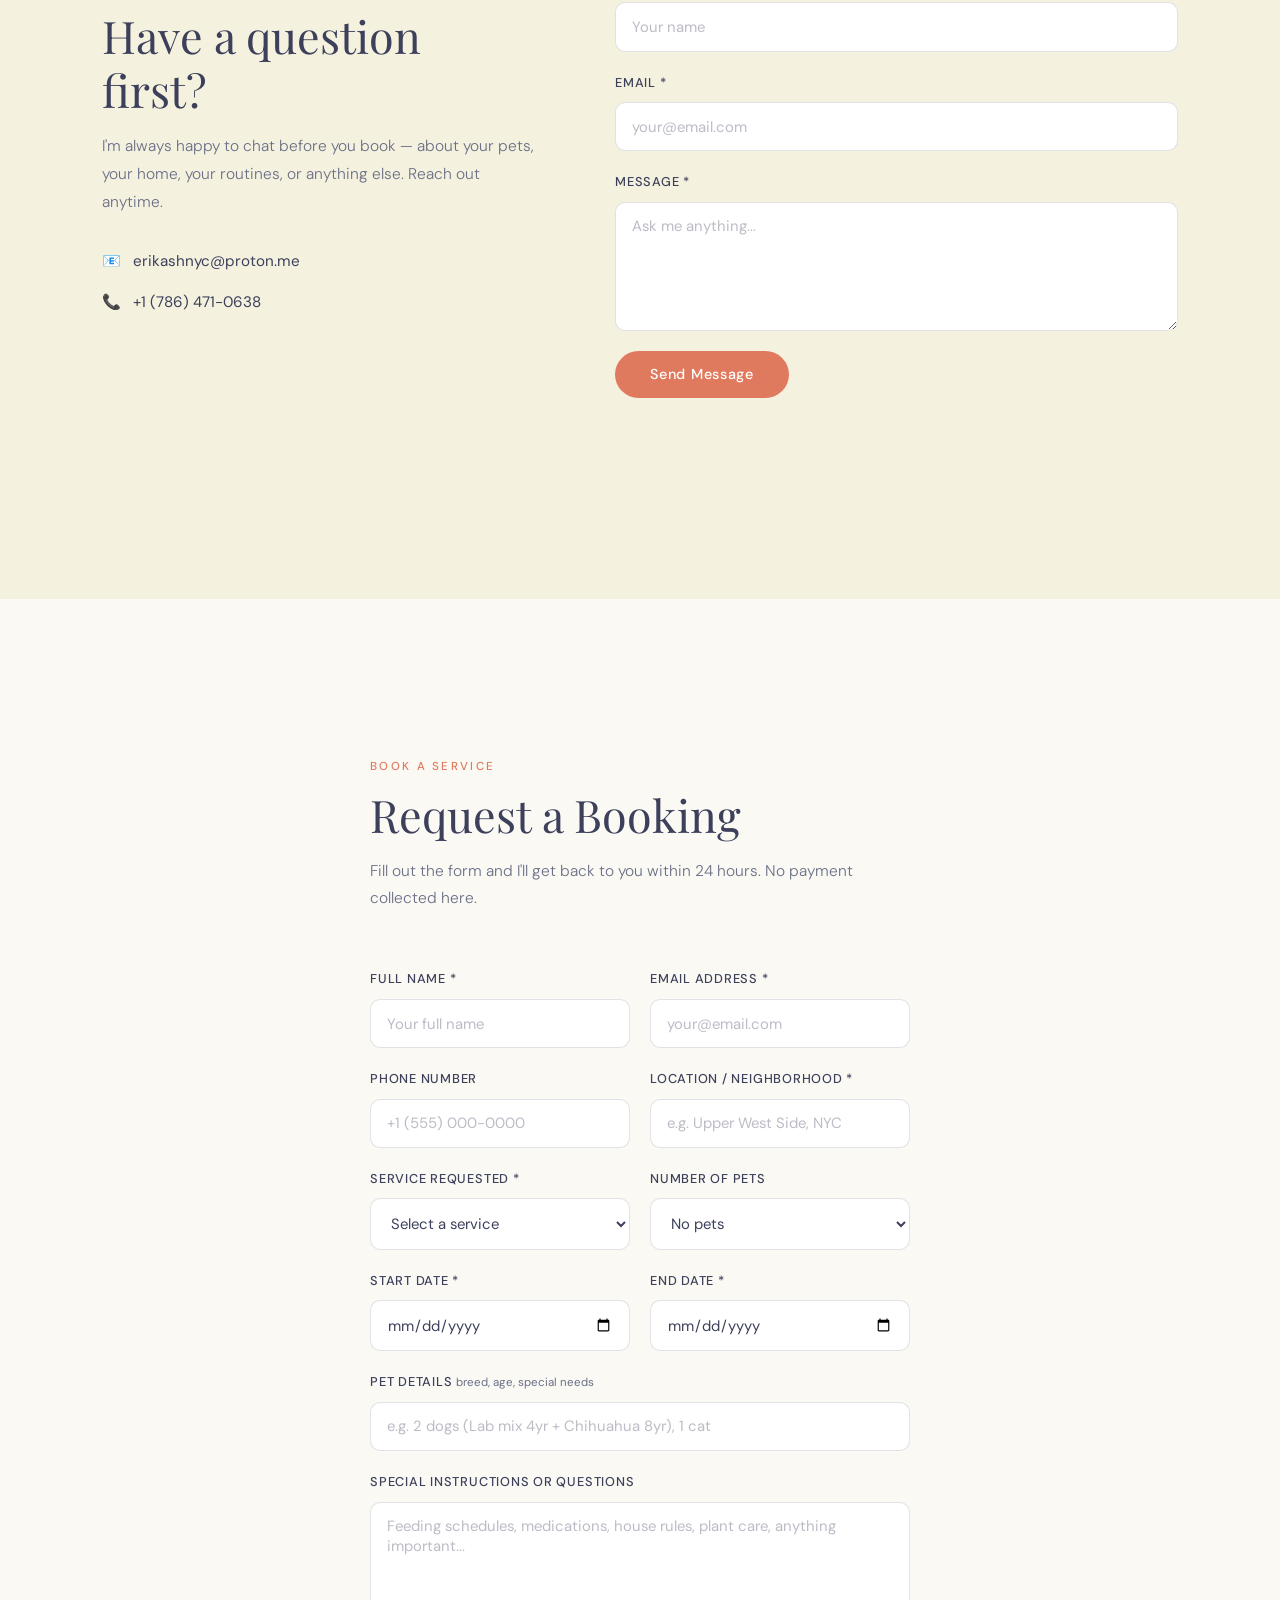
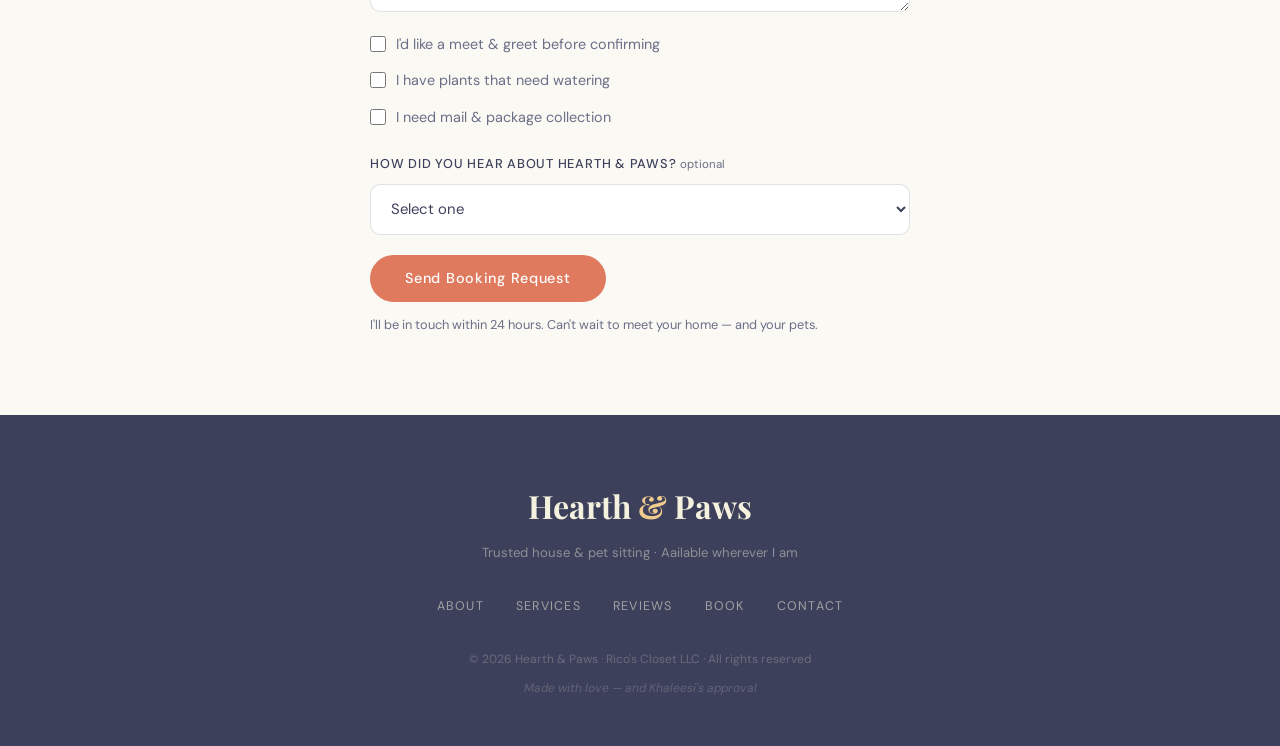
==== commit 40d2496b: "Update gallery items with 'Coming Soon' placeholders Removed two gallery items and added two 'Coming" ====
--- a/index.html
+++ b/index.html
@@ -150,8 +150,15 @@
           <div class="gallery-item"><img src="images/pet-17.jpg.jpeg" alt="Pet" onerror="this.parentElement.classList.add('gal-fallback')" /><div class="gal-fallback-text">Pet Photo</div></div>
           <div class="gallery-item"><img src="images/pet-18.jpg.jpeg" alt="Pet" onerror="this.parentElement.classList.add('gal-fallback')" /><div class="gal-fallback-text">Pet Photo</div></div>
           <div class="gallery-item"><img src="images/pet-19.jpg.jpeg" alt="Pet" onerror="this.parentElement.classList.add('gal-fallback')" /><div class="gal-fallback-text">Pet Photo</div></div>
-          <div class="gallery-item"><img src="images/pet-20.jpg.jpeg" alt="Pet" onerror="this.parentElement.classList.add('gal-fallback')" /><div class="gal-fallback-text">Pet Photo</div></div>
-          <div class="gallery-item"><img src="images/pet-21.jpg.jpeg" alt="Pet" onerror="this.parentElement.classList.add('gal-fallback')" /><div class="gal-fallback-text">Pet Photo</div></div>
+<div class="gallery-item gallery-coming-soon">
+  <span>🐾</span>
+  <p>Coming Soon</p>
+</div>
+
+<div class="gallery-item gallery-coming-soon">
+  <span>🐾</span>
+  <p>Coming Soon</p>
+</div>
         </div>
       </div>
 
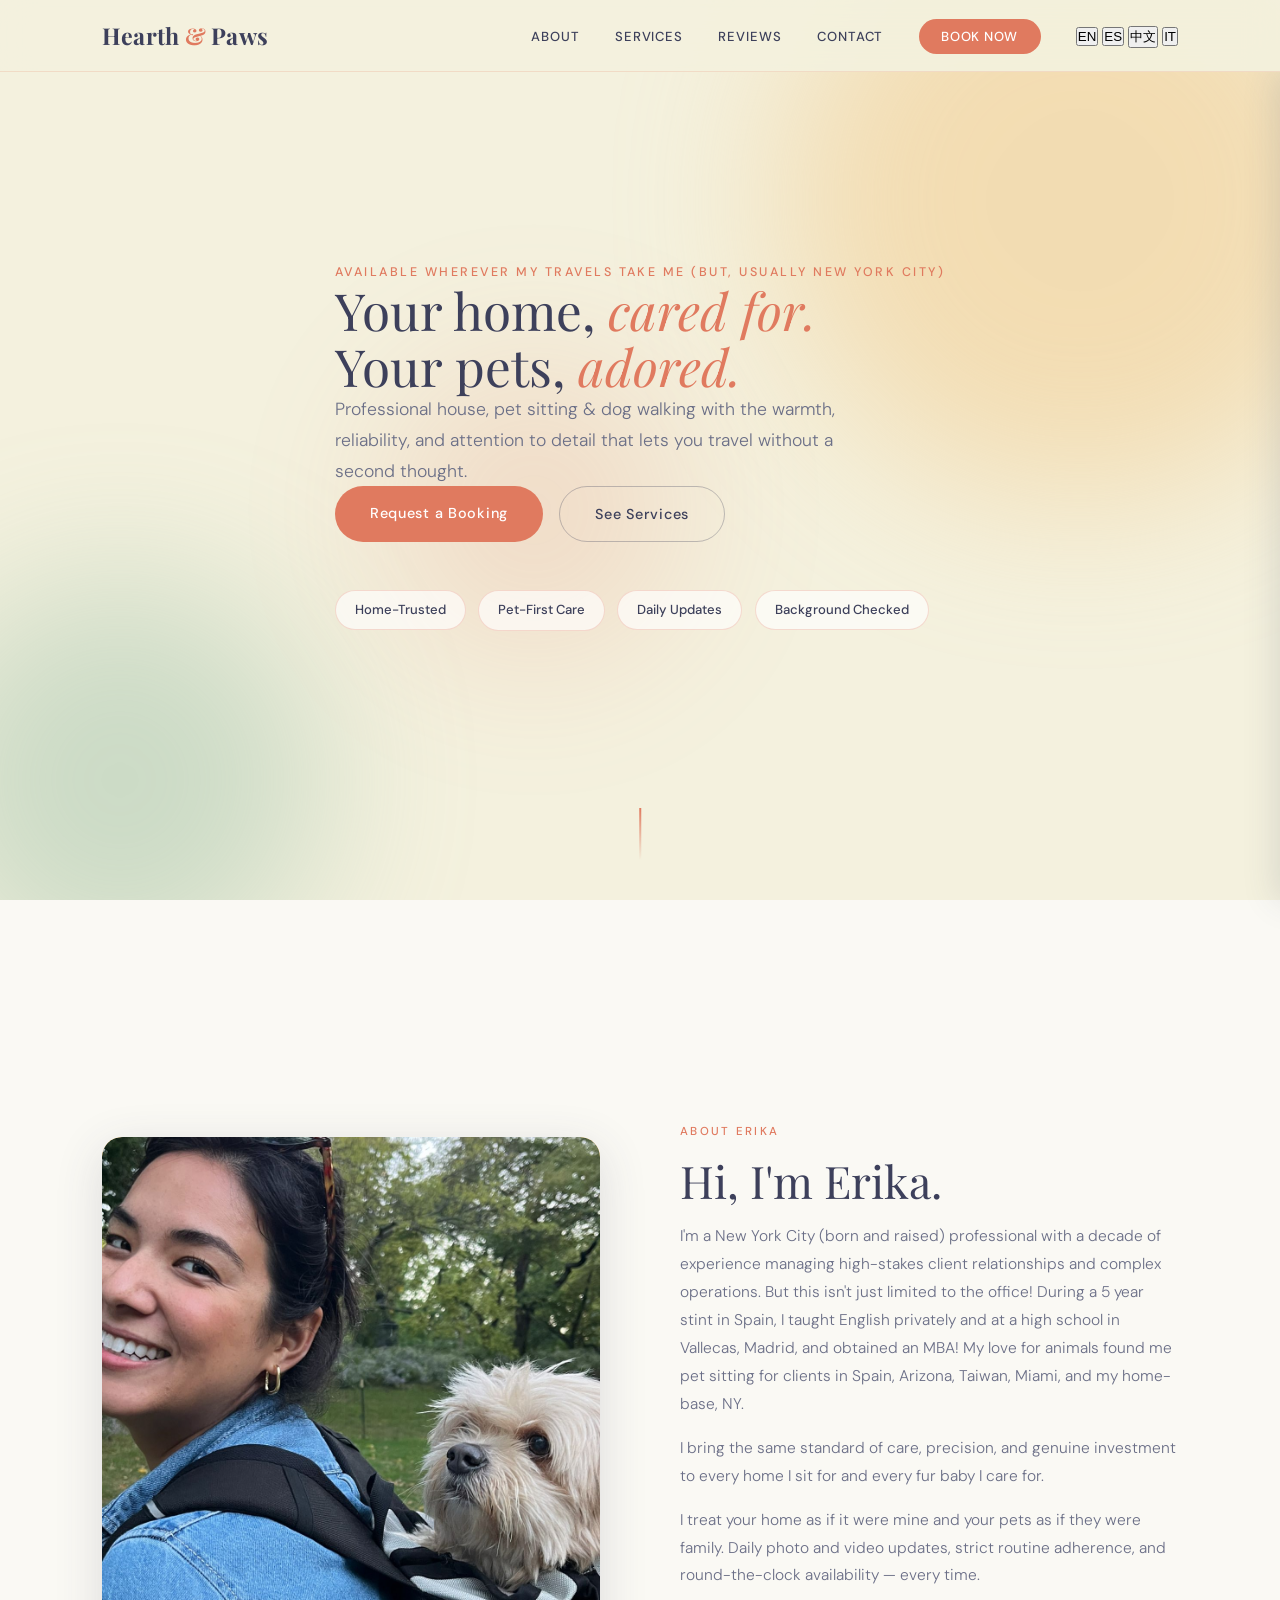
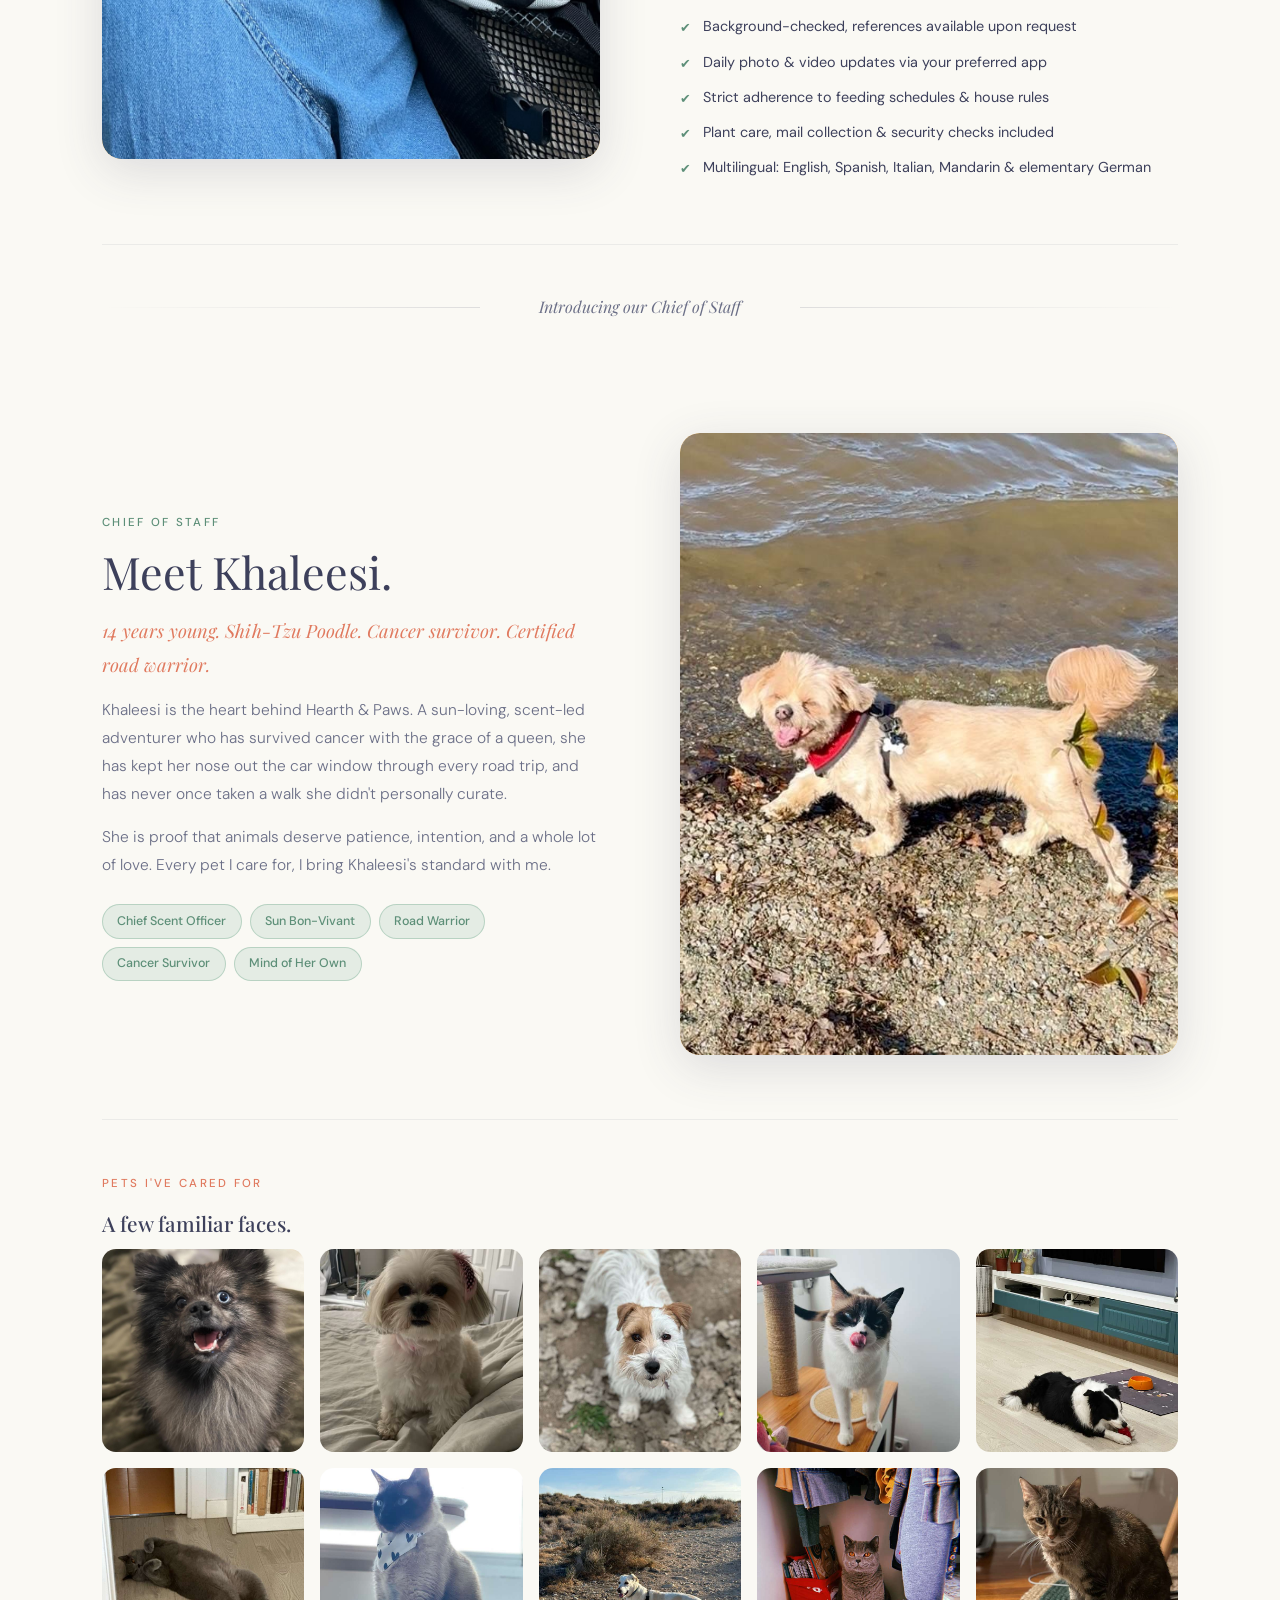
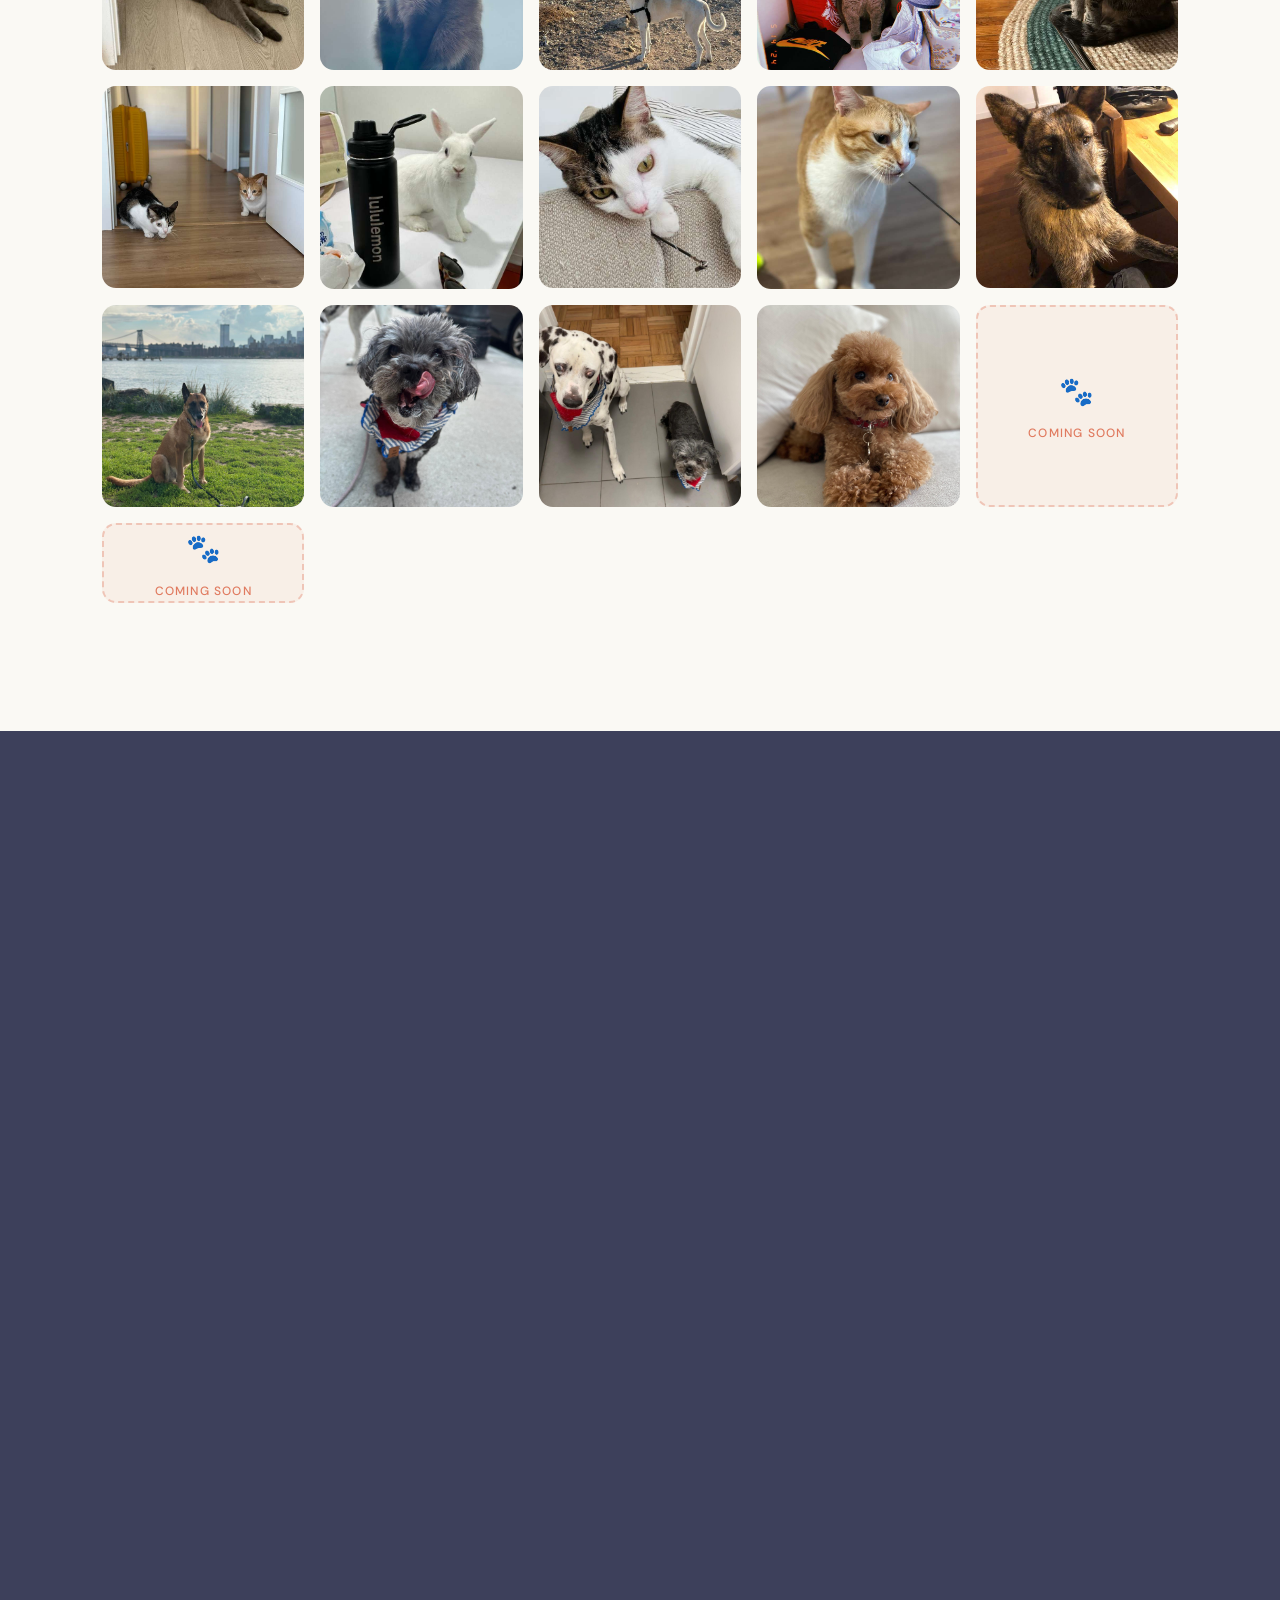
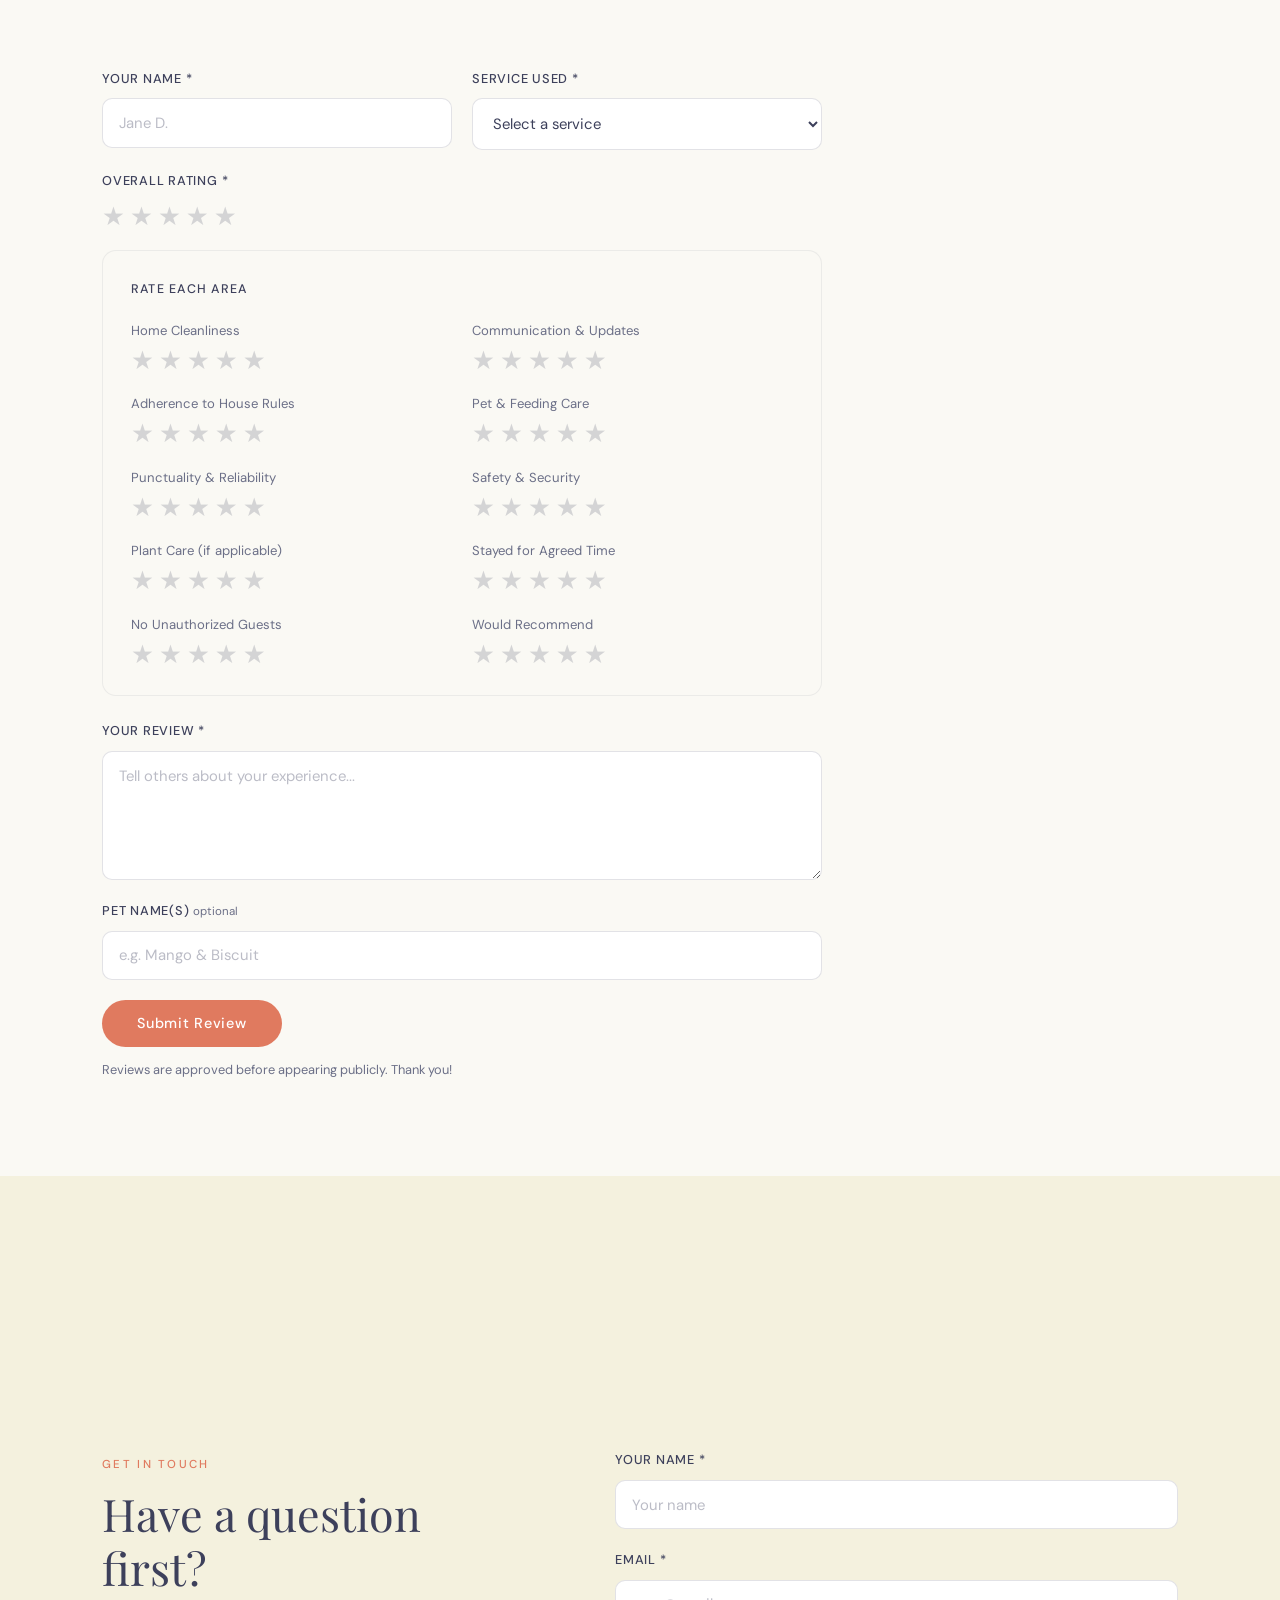
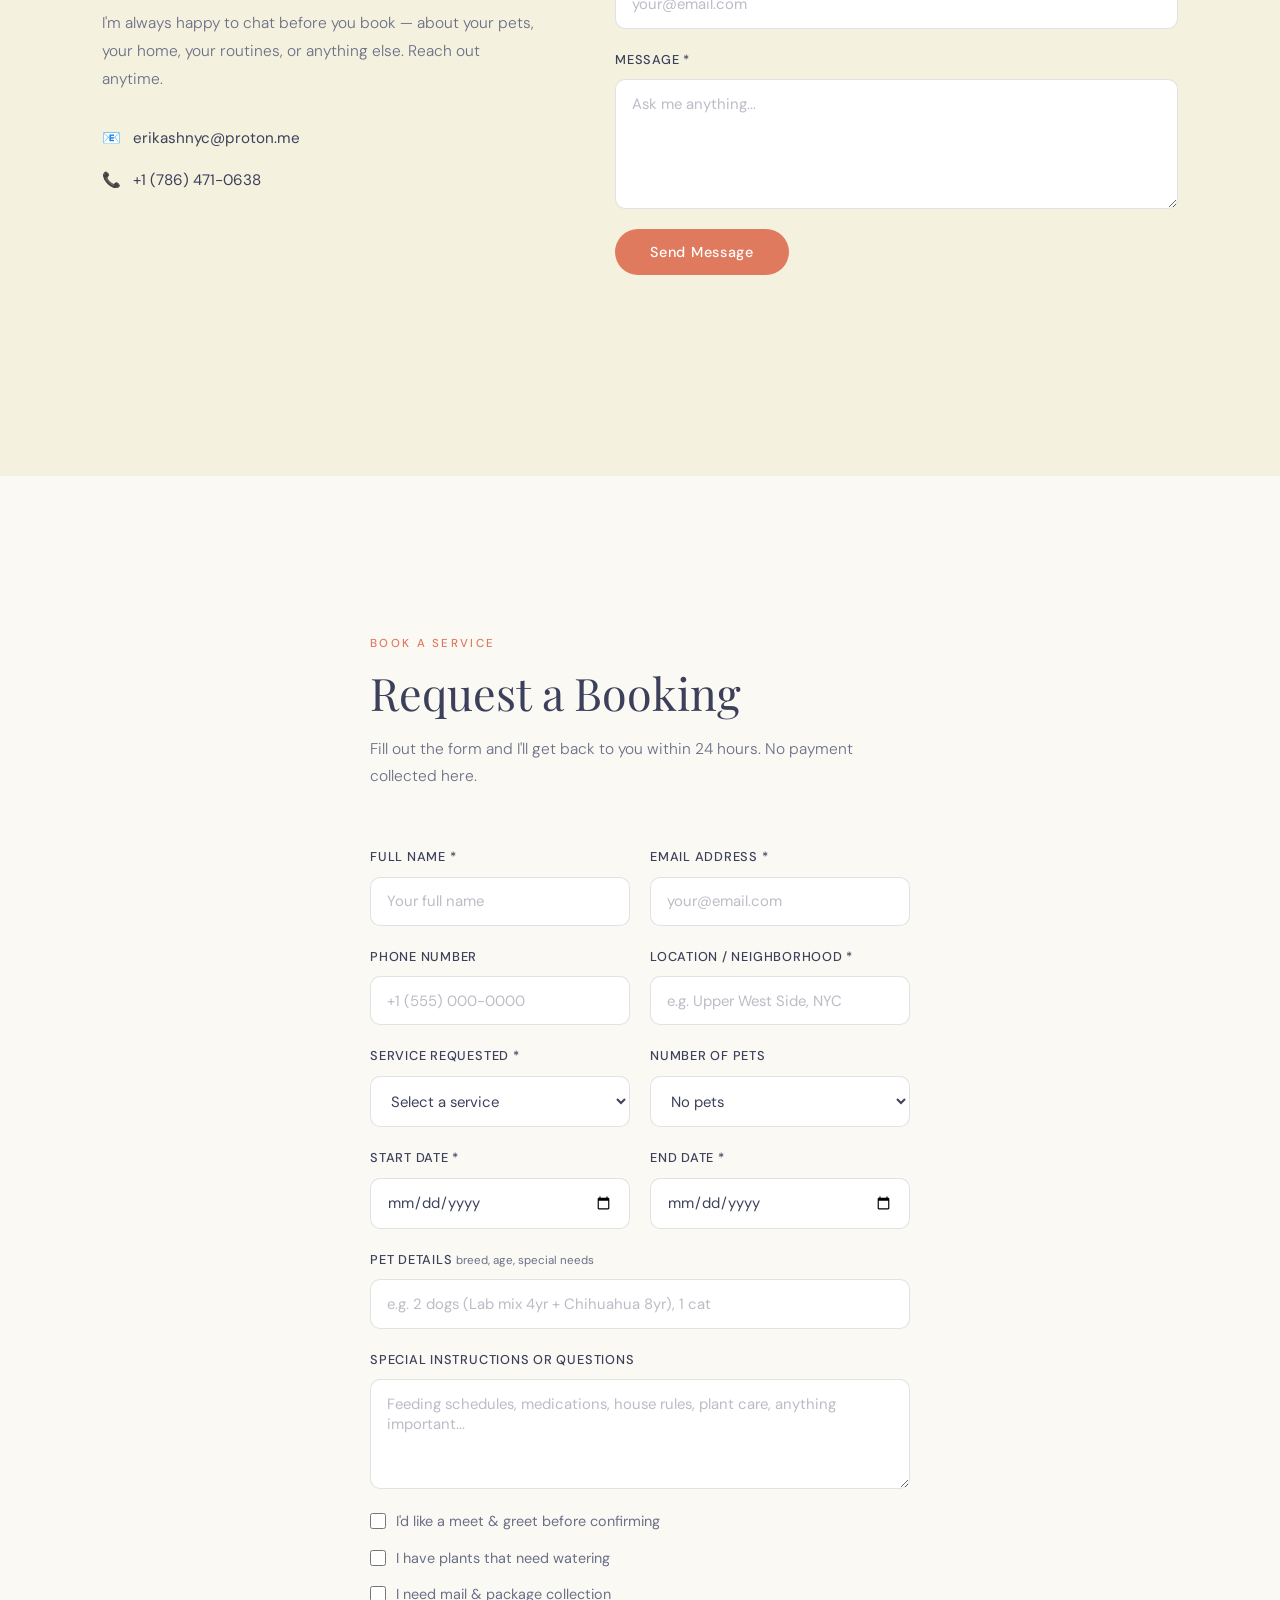
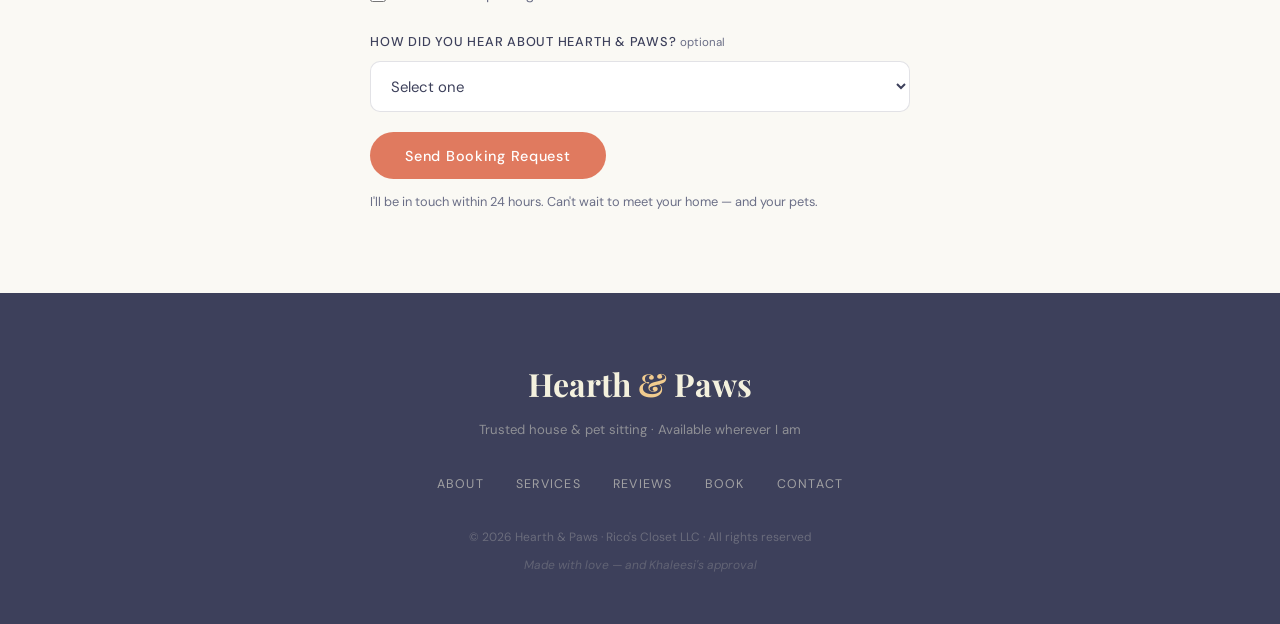
==== commit 2a23bb6d: "Update print statement from 'Hello' to 'Goodbye'" ====
--- a/index.html
+++ b/index.html
@@ -9,6 +9,7 @@
   <link rel="preconnect" href="https://fonts.gstatic.com" crossorigin>
   <link href="https://fonts.googleapis.com/css2?family=Playfair+Display:ital,wght@0,400;0,500;0,700;1,400;1,500&family=DM+Sans:wght@300;400;500&display=swap" rel="stylesheet">
   <link rel="stylesheet" href="css/style.css" />
+  <link rel="stylesheet" href="css/lang.css" />
 </head>
 <body>
 
@@ -17,11 +18,17 @@
     <nav class="nav container">
       <a href="#home" class="nav-logo">Hearth <em>&</em> Paws</a>
       <ul class="nav-links">
-        <li><a href="#about">About</a></li>
-        <li><a href="#services">Services</a></li>
-        <li><a href="#reviews">Reviews</a></li>
-        <li><a href="#contact">Contact</a></li>
-        <li><a href="#book" class="nav-book">Book Now</a></li>
+        <li><a href="#about"    data-section="about"   ><span id="t-nav-about">About</span></a></li>
+        <li><a href="#services" data-section="services"><span id="t-nav-services">Services</span></a></li>
+        <li><a href="#reviews"  data-section="reviews" ><span id="t-nav-reviews">Reviews</span></a></li>
+        <li><a href="#contact"  data-section="contact" ><span id="t-nav-contact">Contact</span></a></li>
+        <li><a href="#book" class="nav-book" id="t-nav-book">Book Now</a></li>
+        <li class="lang-switcher">
+          <button class="lang-btn active" data-lang="en">EN</button>
+          <button class="lang-btn" data-lang="es">ES</button>
+          <button class="lang-btn" data-lang="zh">中文</button>
+          <button class="lang-btn" data-lang="it">IT</button>
+        </li>
       </ul>
       <button class="hamburger" id="hamburger" aria-label="Open menu">
         <span></span><span></span><span></span>
@@ -32,11 +39,17 @@
   <!-- MOBILE DRAWER -->
   <div class="drawer" id="drawer">
     <button class="drawer-close" id="drawerClose">✕</button>
-    <a href="#about" class="drawer-link" onclick="closeDrawer()">About</a>
-    <a href="#services" class="drawer-link" onclick="closeDrawer()">Services</a>
-    <a href="#reviews" class="drawer-link" onclick="closeDrawer()">Reviews</a>
-    <a href="#contact" class="drawer-link" onclick="closeDrawer()">Contact</a>
-    <a href="#book" class="drawer-link drawer-book" onclick="closeDrawer()">Book Now</a>
+    <a href="#about"    class="drawer-link" onclick="closeDrawer()"><span id="t-drawer-about">About</span></a>
+    <a href="#services" class="drawer-link" onclick="closeDrawer()"><span id="t-drawer-services">Services</span></a>
+    <a href="#reviews"  class="drawer-link" onclick="closeDrawer()"><span id="t-drawer-reviews">Reviews</span></a>
+    <a href="#contact"  class="drawer-link" onclick="closeDrawer()"><span id="t-drawer-contact">Contact</span></a>
+    <a href="#book"     class="drawer-link drawer-book" onclick="closeDrawer()"><span id="t-drawer-book">Book Now</span></a>
+    <div class="drawer-lang">
+      <button class="lang-btn active" data-lang="en">EN</button>
+      <button class="lang-btn" data-lang="es">ES</button>
+      <button class="lang-btn" data-lang="zh">中文</button>
+      <button class="lang-btn" data-lang="it">IT</button>
+    </div>
   </div>
   <div class="drawer-overlay" id="drawerOverlay" onclick="closeDrawer()"></div>
 
@@ -49,24 +62,22 @@
     </div>
     <div class="hero-inner container">
       <div class="hero-text">
-        <p class="eyebrow animate-1">Available Whereever My Travels Take Me (but, usually New York City)</p>
-        <h1 class="animate-2">Your home, <em>cared for.</em><br>Your pets, <em>adored.</em></h1>
-        <p class="hero-lead animate-3">Professional house, pet sitting &amp; dog walking with the warmth, reliability, and attention to detail that lets you travel without a second thought.</p>
+        <p class="eyebrow animate-1" id="t-hero-location">Available Wherever My Travels Take Me (but, usually New York City)</p>
+        <h1 class="animate-2" id="t-hero-h1">Your home, <em>cared for.</em><br>Your pets, <em>adored.</em></h1>
+        <p class="hero-lead animate-3" id="t-hero-lead">Professional house, pet sitting &amp; dog walking with the warmth, reliability, and attention to detail that lets you travel without a second thought.</p>
         <div class="hero-actions animate-4">
-          <a href="#book" class="btn-primary">Request a Booking</a>
-          <a href="#services" class="btn-outline">See Services</a>
+          <a href="#book"     class="btn-primary" id="t-hero-btn1">Request a Booking</a>
+          <a href="#services" class="btn-outline"  id="t-hero-btn2">See Services</a>
         </div>
       </div>
       <div class="hero-pills animate-5">
-        <div class="pill">Home-Trusted</div>
-        <div class="pill">Pet-First Care</div>
-        <div class="pill">Daily Updates</div>
-        <div class="pill">Background Checked</div>
-      </div>
-    </div>
-    <a href="#about" class="scroll-cue" aria-label="Scroll">
-      <span></span>
-    </a>
+        <div class="pill" id="t-pill-1">Home-Trusted</div>
+        <div class="pill" id="t-pill-2">Pet-First Care</div>
+        <div class="pill" id="t-pill-3">Daily Updates</div>
+        <div class="pill" id="t-pill-4">Background Checked</div>
+      </div>
+    </div>
+    <a href="#about" class="scroll-cue" aria-label="Scroll"><span></span></a>
   </section>
 
   <!-- SECTION: ABOUT -->
@@ -78,68 +89,68 @@
         <div class="about-photo-col">
           <div class="photo-frame">
             <img src="images/erika.jpg.jpeg" alt="Erika H." />
-            <div class="photo-fallback">Erika's Photo</div>
+            <div class="photo-fallback" style="display:none">Erika's Photo</div>
           </div>
         </div>
         <div class="about-text-col">
-          <span class="section-tag">About Erika</span>
-          <h2>Hi, I'm Erika.</h2>
-          <p>I'm a New York City (born and raised) professional with a decade of experience managing high-stakes client relationships and complex operations. Butmns,d, this isn't just limited to the office! During a 5 year stint in Spain, I taught English privately and at a high school in Vallecas, Madrid, and obtained an MBA! My love for animals found me pet sitting for clients in Spain, Arizona, Taiwan, Miami, and my home-base, NY.</p> 
-          <p>I bring the same standard of care, precision, and genuine investment to every home I sit for and every fur baby I care for.</p>
-          <p>I treat your home as if it were mine and your pets as if they were family. Daily photo and video updates, strict routine adherence, and round-the-clock availability — every time.</p>
+          <span class="section-tag" id="t-about-tag">About Erika</span>
+          <h2 id="t-about-h2">Hi, I'm Erika.</h2>
+          <p id="t-about-p1">I'm a New York City (born and raised) professional with a decade of experience managing high-stakes client relationships and complex operations. But this isn't just limited to the office! During a 5 year stint in Spain, I taught English privately and at a high school in Vallecas, Madrid, and obtained an MBA! My love for animals found me pet sitting for clients in Spain, Arizona, Taiwan, Miami, and my home-base, NY.</p>
+          <p id="t-about-p2">I bring the same standard of care, precision, and genuine investment to every home I sit for and every fur baby I care for.</p>
+          <p id="t-about-p3">I treat your home as if it were mine and your pets as if they were family. Daily photo and video updates, strict routine adherence, and round-the-clock availability — every time.</p>
           <ul class="about-list">
-            <li>Background-checked, references available upon request</li>
-            <li>Daily photo &amp; video updates via your preferred app</li>
-            <li>Strict adherence to feeding schedules &amp; house rules</li>
-            <li>Plant care, mail collection &amp; security checks included</li>
-            <li>Multilingual: English, Spanish, Italian, Mandarin &amp; elementary German</li>
+            <li id="t-about-li1">Background-checked, references available upon request</li>
+            <li id="t-about-li2">Daily photo &amp; video updates via your preferred app</li>
+            <li id="t-about-li3">Strict adherence to feeding schedules &amp; house rules</li>
+            <li id="t-about-li4">Plant care, mail collection &amp; security checks included</li>
+            <li id="t-about-li5">Multilingual: English, Spanish, Italian, Mandarin &amp; elementary German</li>
           </ul>
         </div>
       </div>
 
       <!-- Divider -->
       <div class="section-divider reveal">
-        <span>Introducing our Chief of Staff</span>
+        <span id="t-divider">Introducing our Chief of Staff</span>
       </div>
 
       <!-- Khaleesi -->
       <div class="about-block about-block-flip reveal">
         <div class="about-text-col">
-          <span class="section-tag teal-tag">Chief of Staff</span>
-          <h2>Meet Khaleesi.</h2>
-          <p class="khaleesi-intro">14 years young. Shih-Tzu Poodle. Cancer survivor. Certified road warrior.</p>
-          <p>Khaleesi is the heart behind Hearth &amp; Paws. A sun-loving, scent-led adventurer who has survived cancer with the grace of a queen, she has kept her nose out the car window through every road trip, and has never once taken a walk she didn't personally curate.</p>
-          <p>She is proof that animals deserve patience, intention, and a whole lot of love. Every pet I care for, I bring Khaleesi's standard with me.</p>
+          <span class="section-tag teal-tag" id="t-k-tag">Chief of Staff</span>
+          <h2 id="t-k-h2">Meet Khaleesi.</h2>
+          <p class="khaleesi-intro" id="t-k-intro">14 years young. Shih-Tzu Poodle. Cancer survivor. Certified road warrior.</p>
+          <p id="t-k-p1">Khaleesi is the heart behind Hearth &amp; Paws. A sun-loving, scent-led adventurer who has survived cancer with the grace of a queen, she has kept her nose out the car window through every road trip, and has never once taken a walk she didn't personally curate.</p>
+          <p id="t-k-p2">She is proof that animals deserve patience, intention, and a whole lot of love. Every pet I care for, I bring Khaleesi's standard with me.</p>
           <div class="k-badges">
-            <span>Chief Scent Officer</span>
-            <span>Sun Bon-Vivant</span>
-            <span>Road Warrior</span>
-            <span>Cancer Survivor</span>
-            <span>Mind of Her Own</span>
+            <span id="t-k-b1">Chief Scent Officer</span>
+            <span id="t-k-b2">Sun Bon-Vivant</span>
+            <span id="t-k-b3">Road Warrior</span>
+            <span id="t-k-b4">Cancer Survivor</span>
+            <span id="t-k-b5">Mind of Her Own</span>
           </div>
         </div>
         <div class="about-photo-col">
           <div class="photo-frame photo-frame-warm">
             <img src="images/khaleesi.jpg.jpeg" alt="Khaleesi — Chief of Staff" />
-            <div class="photo-fallback">Khaleesi's Photo</div>
+            <div class="photo-fallback" style="display:none">Khaleesi's Photo</div>
           </div>
         </div>
       </div>
 
       <!-- Gallery -->
       <div class="gallery-block reveal">
-        <span class="section-tag">Pets I've Cared For</span>
-        <h3>A few familiar faces.</h3>
+        <span class="section-tag" id="t-gallery-tag">Pets I've Cared For</span>
+        <h3 id="t-gallery-h3">A few familiar faces.</h3>
         <div class="gallery-grid">
-          <div class="gallery-item"><img src="images/pet-1.jpg.jpeg" alt="Pet" onerror="this.parentElement.classList.add('gal-fallback')" /><div class="gal-fallback-text">Pet Photo</div></div>
-          <div class="gallery-item"><img src="images/pet-2.jpg.jpeg" alt="Pet" onerror="this.parentElement.classList.add('gal-fallback')" /><div class="gal-fallback-text">Pet Photo</div></div>
-          <div class="gallery-item"><img src="images/pet-3.jpg.jpeg" alt="Pet" onerror="this.parentElement.classList.add('gal-fallback')" /><div class="gal-fallback-text">Pet Photo</div></div>
-          <div class="gallery-item"><img src="images/pet-4.jpg.jpeg" alt="Pet" onerror="this.parentElement.classList.add('gal-fallback')" /><div class="gal-fallback-text">Pet Photo</div></div>
-          <div class="gallery-item"><img src="images/pet-5.jpg.jpeg" alt="Pet" onerror="this.parentElement.classList.add('gal-fallback')" /><div class="gal-fallback-text">Pet Photo</div></div>
-          <div class="gallery-item"><img src="images/pet-6.jpg.jpeg" alt="Pet" onerror="this.parentElement.classList.add('gal-fallback')" /><div class="gal-fallback-text">Pet Photo</div></div>
-          <div class="gallery-item"><img src="images/pet-7.jpg.jpeg" alt="Pet" onerror="this.parentElement.classList.add('gal-fallback')" /><div class="gal-fallback-text">Pet Photo</div></div>
-          <div class="gallery-item"><img src="images/pet-8.jpg.jpeg" alt="Pet" onerror="this.parentElement.classList.add('gal-fallback')" /><div class="gal-fallback-text">Pet Photo</div></div>
-          <div class="gallery-item"><img src="images/pet-9.jpg.jpeg" alt="Pet" onerror="this.parentElement.classList.add('gal-fallback')" /><div class="gal-fallback-text">Pet Photo</div></div>
+          <div class="gallery-item"><img src="images/pet-1.jpg.jpeg"  alt="Pet" onerror="this.parentElement.classList.add('gal-fallback')" /><div class="gal-fallback-text">Pet Photo</div></div>
+          <div class="gallery-item"><img src="images/pet-2.jpg.jpeg"  alt="Pet" onerror="this.parentElement.classList.add('gal-fallback')" /><div class="gal-fallback-text">Pet Photo</div></div>
+          <div class="gallery-item"><img src="images/pet-3.jpg.jpeg"  alt="Pet" onerror="this.parentElement.classList.add('gal-fallback')" /><div class="gal-fallback-text">Pet Photo</div></div>
+          <div class="gallery-item"><img src="images/pet-4.jpg.jpeg"  alt="Pet" onerror="this.parentElement.classList.add('gal-fallback')" /><div class="gal-fallback-text">Pet Photo</div></div>
+          <div class="gallery-item"><img src="images/pet-5.jpg.jpeg"  alt="Pet" onerror="this.parentElement.classList.add('gal-fallback')" /><div class="gal-fallback-text">Pet Photo</div></div>
+          <div class="gallery-item"><img src="images/pet-6.jpg.jpeg"  alt="Pet" onerror="this.parentElement.classList.add('gal-fallback')" /><div class="gal-fallback-text">Pet Photo</div></div>
+          <div class="gallery-item"><img src="images/pet-7.jpg.jpeg"  alt="Pet" onerror="this.parentElement.classList.add('gal-fallback')" /><div class="gal-fallback-text">Pet Photo</div></div>
+          <div class="gallery-item"><img src="images/pet-8.jpg.jpeg"  alt="Pet" onerror="this.parentElement.classList.add('gal-fallback')" /><div class="gal-fallback-text">Pet Photo</div></div>
+          <div class="gallery-item"><img src="images/pet-9.jpg.jpeg"  alt="Pet" onerror="this.parentElement.classList.add('gal-fallback')" /><div class="gal-fallback-text">Pet Photo</div></div>
           <div class="gallery-item"><img src="images/pet-10.jpg.jpeg" alt="Pet" onerror="this.parentElement.classList.add('gal-fallback')" /><div class="gal-fallback-text">Pet Photo</div></div>
           <div class="gallery-item"><img src="images/pet-11.jpg.jpeg" alt="Pet" onerror="this.parentElement.classList.add('gal-fallback')" /><div class="gal-fallback-text">Pet Photo</div></div>
           <div class="gallery-item"><img src="images/pet-12.jpg.jpeg" alt="Pet" onerror="this.parentElement.classList.add('gal-fallback')" /><div class="gal-fallback-text">Pet Photo</div></div>
@@ -150,15 +161,8 @@
           <div class="gallery-item"><img src="images/pet-17.jpg.jpeg" alt="Pet" onerror="this.parentElement.classList.add('gal-fallback')" /><div class="gal-fallback-text">Pet Photo</div></div>
           <div class="gallery-item"><img src="images/pet-18.jpg.jpeg" alt="Pet" onerror="this.parentElement.classList.add('gal-fallback')" /><div class="gal-fallback-text">Pet Photo</div></div>
           <div class="gallery-item"><img src="images/pet-19.jpg.jpeg" alt="Pet" onerror="this.parentElement.classList.add('gal-fallback')" /><div class="gal-fallback-text">Pet Photo</div></div>
-<div class="gallery-item gallery-coming-soon">
-  <span>🐾</span>
-  <p>Coming Soon</p>
-</div>
-
-<div class="gallery-item gallery-coming-soon">
-  <span>🐾</span>
-  <p>Coming Soon</p>
-</div>
+          <div class="gallery-coming-soon"><span>🐾</span><p id="t-coming-soon">Coming Soon</p></div>
+          <div class="gallery-coming-soon"><span>🐾</span><p class="t-coming-soon-dup">Coming Soon</p></div>
         </div>
       </div>
 
@@ -169,17 +173,61 @@
   <section class="page-section services-section" id="services">
     <div class="container">
       <div class="section-header reveal">
-        <span class="section-tag">What I Offer</span>
-        <h2>Services &amp; Pricing*</h2>
-<p class="section-lead" id="t-svc-lead">All overnight services include daily photo/video updates, plant care, mail collection, and 24/7 availability. Based in NYC — and available wherever my travels take me. Reach out to check availability for your location; I may be where you need me, worldwide!<br><br>*Please inquire directly if your dog is over 50 lbs for any of the services below.</p>
+        <span class="section-tag" id="t-svc-tag">What I Offer</span>
+        <h2 id="t-svc-h2">Services &amp; Pricing*</h2>
+        <p class="section-lead" id="t-svc-lead">All overnight services include daily photo/video updates, plant care, mail collection, and 24/7 availability. Based in NYC — and available wherever my travels take me. Reach out to check availability for your location; I may be where you need me, worldwide!<br><br>*Please inquire directly if your dog is over 50 lbs for any of the services below.</p>
       </div>
       <div class="services-grid">
-        <div class="svc-card reveal"><div class="svc-num">01</div><h3>Overnight House Sitting</h3><p>I stay in your home overnight, maintaining your full routine — feeding, walks, playtime, and security checks.</p><div class="svc-price">From $75 <em>/ night</em></div><a href="#book" class="btn-svc">Book This</a></div>
-        <div class="svc-card svc-featured reveal"><div class="svc-badge">Most Popular</div><div class="svc-num">02</div><h3>Extended Stay</h3><p>6+ night stays with full home management — pet care, plant watering, mail, and daily check-ins with you.</p><div class="svc-price">From $65 <em>/ night</em></div><a href="#book" class="btn-svc">Book This</a></div>
-        <div class="svc-card reveal"><div class="svc-num">03</div><h3>Drop-In Visit</h3><p>30–60 minute visits for feeding, a walk, or a home check. Pricing based on location.</p><div class="svc-price">From $30 <em>/ visit</em></div><a href="#book" class="btn-svc">Book This</a></div>
-        <div class="svc-card reveal"><div class="svc-num">04</div><h3>Dog Walking</h3><p>30 or 60-minute walks with a post-walk report card and photo update sent straight to you.</p><div class="svc-price">From $25 <em>/ walk</em></div><a href="#book" class="btn-svc">Book This</a></div>
-        <div class="svc-card reveal"><div class="svc-num">05</div><h3>Home Watch</h3><p>Regular home checks, mail collection, plant watering, and security walkthroughs. No pets required.</p><div class="svc-price">From $40 <em>/ visit</em></div><a href="#book" class="btn-svc">Book This</a></div>
-        <div class="svc-card svc-custom reveal"><div class="svc-num">06</div><h3>Custom Package</h3><p>Unique needs? Let's build something around your schedule, pets, and home.</p><div class="svc-price">Custom Pricing</div><a href="#contact" class="btn-svc">Get in Touch</a></div>
+
+        <div class="svc-card reveal">
+          <div class="svc-num">01</div>
+          <h3 id="t-svc1-h">Overnight House Sitting</h3>
+          <p id="t-svc1-p">I stay in your home overnight, maintaining your full routine — feeding, walks, playtime, and security checks.</p>
+          <div class="svc-price"><span id="t-svc1-price">From $75</span> <em id="t-svc1-unit">/ night</em></div>
+          <a href="#book" class="btn-svc t-btn-book">Book This</a>
+        </div>
+
+        <div class="svc-card svc-featured reveal">
+          <div class="svc-badge" id="t-badge-popular">Most Popular</div>
+          <div class="svc-num">02</div>
+          <h3 id="t-svc2-h">Extended Stay</h3>
+          <p id="t-svc2-p">6+ night stays with full home management — pet care, plant watering, mail, and daily check-ins with you.</p>
+          <div class="svc-price"><span id="t-svc2-price">From $65</span> <em id="t-svc2-unit">/ night</em></div>
+          <a href="#book" class="btn-svc t-btn-book">Book This</a>
+        </div>
+
+        <div class="svc-card reveal">
+          <div class="svc-num">03</div>
+          <h3 id="t-svc3-h">Drop-In Visit</h3>
+          <p id="t-svc3-p">30–60 minute visits for feeding, a walk, or a home check. Pricing based on location.</p>
+          <div class="svc-price"><span id="t-svc3-price">From $30</span> <em id="t-svc3-unit">/ visit</em></div>
+          <a href="#book" class="btn-svc t-btn-book">Book This</a>
+        </div>
+
+        <div class="svc-card reveal">
+          <div class="svc-num">04</div>
+          <h3 id="t-svc4-h">Dog Walking</h3>
+          <p id="t-svc4-p">30 or 60-minute walks with a post-walk report card and photo update sent straight to you.</p>
+          <div class="svc-price"><span id="t-svc4-price">From $25</span> <em id="t-svc4-unit">/ walk</em></div>
+          <a href="#book" class="btn-svc t-btn-book">Book This</a>
+        </div>
+
+        <div class="svc-card reveal">
+          <div class="svc-num">05</div>
+          <h3 id="t-svc5-h">Home Watch</h3>
+          <p id="t-svc5-p">Regular home checks, mail collection, plant watering, and security walkthroughs. No pets required.</p>
+          <div class="svc-price"><span id="t-svc5-price">From $40</span> <em id="t-svc5-unit">/ visit</em></div>
+          <a href="#book" class="btn-svc t-btn-book">Book This</a>
+        </div>
+
+        <div class="svc-card svc-custom reveal">
+          <div class="svc-num">06</div>
+          <h3 id="t-svc6-h">Custom Package</h3>
+          <p id="t-svc6-p">Unique needs? Let's build something around your schedule, pets, and home.</p>
+          <div class="svc-price"><span id="t-svc6-price">Custom Pricing</span></div>
+          <a href="#contact" class="btn-svc" id="t-btn-get-touch">Get in Touch</a>
+        </div>
+
       </div>
     </div>
   </section>
@@ -188,14 +236,14 @@
   <section class="page-section reviews-section" id="reviews">
     <div class="container">
       <div class="section-header reveal">
-        <span class="section-tag">Client Reviews</span>
-        <h2>What Clients Say</h2>
-        <p class="section-lead">All reviews are submitted by verified clients and approved before appearing here.</p>
+        <span class="section-tag" id="t-rev-tag">Client Reviews</span>
+        <h2 id="t-rev-h2">What Clients Say</h2>
+        <p class="section-lead" id="t-rev-lead">All reviews are submitted by verified clients and approved before appearing here.</p>
       </div>
       <div class="reviews-grid" id="reviewsGrid"></div>
       <div class="review-invite reveal">
-        <p>Had a great experience? I'd genuinely love to hear from you.</p>
-        <a href="#leave-review" class="btn-primary">Leave a Review</a>
+        <p id="t-rev-invite">Had a great experience? I'd genuinely love to hear from you.</p>
+        <a href="#leave-review" class="btn-primary" id="t-rev-btn">Leave a Review</a>
       </div>
     </div>
   </section>
@@ -204,43 +252,67 @@
   <section class="leave-review-section" id="leave-review">
     <div class="container">
       <div class="section-header reveal">
-        <span class="section-tag">Share Your Experience</span>
-        <h2>Leave a Review</h2>
-        <p class="section-lead">Submitted reviews are held for approval before appearing publicly.</p>
+        <span class="section-tag" id="t-lr-tag">Share Your Experience</span>
+        <h2 id="t-lr-h2">Leave a Review</h2>
+        <p class="section-lead" id="t-lr-lead">Submitted reviews are held for approval before appearing publicly.</p>
       </div>
       <form class="the-form reveal" name="review-submission" method="POST" data-netlify="true" netlify-honeypot="bot-field" id="reviewForm">
         <input type="hidden" name="form-name" value="review-submission" />
         <p style="display:none"><label>Skip: <input name="bot-field" /></label></p>
         <div class="form-row">
-          <div class="form-group"><label>Your Name *</label><input type="text" name="reviewer_name" required placeholder="Jane D." /></div>
-          <div class="form-group"><label>Service Used *</label><select name="service_used" required><option value="">Select a service</option><option>Overnight House Sitting</option><option>Extended Stay (5+ nights)</option><option>Drop-In Visit</option><option>Dog Walking</option><option>Home Watch (No Pets)</option><option>Custom Package</option></select></div>
-        </div>
-        <div class="form-group">
-          <label>Overall Rating *</label>
+          <div class="form-group">
+            <label id="t-lr-name">Your Name *</label>
+            <input type="text" name="reviewer_name" required placeholder="Jane D." />
+          </div>
+          <div class="form-group">
+            <label id="t-lr-svc">Service Used *</label>
+            <select name="service_used" required>
+              <option value="" id="t-lr-select">Select a service</option>
+              <option>Overnight House Sitting</option>
+              <option>Extended Stay (5+ nights)</option>
+              <option>Drop-In Visit</option>
+              <option>Dog Walking</option>
+              <option>Home Watch (No Pets)</option>
+              <option>Custom Package</option>
+            </select>
+          </div>
+        </div>
+        <div class="form-group">
+          <label id="t-lr-overall">Overall Rating *</label>
           <div class="star-row" data-field="overall_rating"><span data-val="1">★</span><span data-val="2">★</span><span data-val="3">★</span><span data-val="4">★</span><span data-val="5">★</span></div>
           <input type="hidden" name="overall_rating" required />
         </div>
         <div class="ratings-block">
-          <p class="ratings-label">Rate each area</p>
+          <p class="ratings-label" id="t-lr-areas">Rate each area</p>
           <div class="ratings-grid">
-            <div class="rating-row"><label>Home Cleanliness</label><div class="star-row" data-field="cleanliness"><span data-val="1">★</span><span data-val="2">★</span><span data-val="3">★</span><span data-val="4">★</span><span data-val="5">★</span></div><input type="hidden" name="cleanliness"/></div>
-            <div class="rating-row"><label>Communication &amp; Updates</label><div class="star-row" data-field="communication"><span data-val="1">★</span><span data-val="2">★</span><span data-val="3">★</span><span data-val="4">★</span><span data-val="5">★</span></div><input type="hidden" name="communication"/></div>
-            <div class="rating-row"><label>Adherence to House Rules</label><div class="star-row" data-field="house_rules"><span data-val="1">★</span><span data-val="2">★</span><span data-val="3">★</span><span data-val="4">★</span><span data-val="5">★</span></div><input type="hidden" name="house_rules"/></div>
-            <div class="rating-row"><label>Pet &amp; Feeding Care</label><div class="star-row" data-field="pet_care"><span data-val="1">★</span><span data-val="2">★</span><span data-val="3">★</span><span data-val="4">★</span><span data-val="5">★</span></div><input type="hidden" name="pet_care"/></div>
-            <div class="rating-row"><label>Punctuality &amp; Reliability</label><div class="star-row" data-field="punctuality"><span data-val="1">★</span><span data-val="2">★</span><span data-val="3">★</span><span data-val="4">★</span><span data-val="5">★</span></div><input type="hidden" name="punctuality"/></div>
-            <div class="rating-row"><label>Safety &amp; Security</label><div class="star-row" data-field="safety"><span data-val="1">★</span><span data-val="2">★</span><span data-val="3">★</span><span data-val="4">★</span><span data-val="5">★</span></div><input type="hidden" name="safety"/></div>
-            <div class="rating-row"><label>Plant Care (if applicable)</label><div class="star-row" data-field="plant_care"><span data-val="1">★</span><span data-val="2">★</span><span data-val="3">★</span><span data-val="4">★</span><span data-val="5">★</span></div><input type="hidden" name="plant_care"/></div>
-            <div class="rating-row"><label>Stayed for Agreed Time</label><div class="star-row" data-field="time_kept"><span data-val="1">★</span><span data-val="2">★</span><span data-val="3">★</span><span data-val="4">★</span><span data-val="5">★</span></div><input type="hidden" name="time_kept"/></div>
-            <div class="rating-row"><label>No Unauthorized Guests</label><div class="star-row" data-field="no_guests"><span data-val="1">★</span><span data-val="2">★</span><span data-val="3">★</span><span data-val="4">★</span><span data-val="5">★</span></div><input type="hidden" name="no_guests"/></div>
-            <div class="rating-row"><label>Would Recommend</label><div class="star-row" data-field="would_recommend"><span data-val="1">★</span><span data-val="2">★</span><span data-val="3">★</span><span data-val="4">★</span><span data-val="5">★</span></div><input type="hidden" name="would_recommend"/></div>
-          </div>
-        </div>
-        <div class="form-group"><label>Your Review *</label><textarea name="review_text" rows="5" required placeholder="Tell others about your experience..."></textarea></div>
-        <div class="form-group"><label>Pet Name(s) <span class="optional">optional</span></label><input type="text" name="pet_names" placeholder="e.g. Mango &amp; Biscuit" /></div>
-        <button type="submit" class="btn-primary">Submit Review</button>
-        <p class="form-note">Reviews are approved before appearing publicly. Thank you!</p>
+            <div class="rating-row"><label id="t-lr-r1">Home Cleanliness</label><div class="star-row" data-field="cleanliness"><span data-val="1">★</span><span data-val="2">★</span><span data-val="3">★</span><span data-val="4">★</span><span data-val="5">★</span></div><input type="hidden" name="cleanliness"/></div>
+            <div class="rating-row"><label id="t-lr-r2">Communication &amp; Updates</label><div class="star-row" data-field="communication"><span data-val="1">★</span><span data-val="2">★</span><span data-val="3">★</span><span data-val="4">★</span><span data-val="5">★</span></div><input type="hidden" name="communication"/></div>
+            <div class="rating-row"><label id="t-lr-r3">Adherence to House Rules</label><div class="star-row" data-field="house_rules"><span data-val="1">★</span><span data-val="2">★</span><span data-val="3">★</span><span data-val="4">★</span><span data-val="5">★</span></div><input type="hidden" name="house_rules"/></div>
+            <div class="rating-row"><label id="t-lr-r4">Pet &amp; Feeding Care</label><div class="star-row" data-field="pet_care"><span data-val="1">★</span><span data-val="2">★</span><span data-val="3">★</span><span data-val="4">★</span><span data-val="5">★</span></div><input type="hidden" name="pet_care"/></div>
+            <div class="rating-row"><label id="t-lr-r5">Punctuality &amp; Reliability</label><div class="star-row" data-field="punctuality"><span data-val="1">★</span><span data-val="2">★</span><span data-val="3">★</span><span data-val="4">★</span><span data-val="5">★</span></div><input type="hidden" name="punctuality"/></div>
+            <div class="rating-row"><label id="t-lr-r6">Safety &amp; Security</label><div class="star-row" data-field="safety"><span data-val="1">★</span><span data-val="2">★</span><span data-val="3">★</span><span data-val="4">★</span><span data-val="5">★</span></div><input type="hidden" name="safety"/></div>
+            <div class="rating-row"><label id="t-lr-r7">Plant Care (if applicable)</label><div class="star-row" data-field="plant_care"><span data-val="1">★</span><span data-val="2">★</span><span data-val="3">★</span><span data-val="4">★</span><span data-val="5">★</span></div><input type="hidden" name="plant_care"/></div>
+            <div class="rating-row"><label id="t-lr-r8">Stayed for Agreed Time</label><div class="star-row" data-field="time_kept"><span data-val="1">★</span><span data-val="2">★</span><span data-val="3">★</span><span data-val="4">★</span><span data-val="5">★</span></div><input type="hidden" name="time_kept"/></div>
+            <div class="rating-row"><label id="t-lr-r9">No Unauthorized Guests</label><div class="star-row" data-field="no_guests"><span data-val="1">★</span><span data-val="2">★</span><span data-val="3">★</span><span data-val="4">★</span><span data-val="5">★</span></div><input type="hidden" name="no_guests"/></div>
+            <div class="rating-row"><label id="t-lr-r10">Would Recommend</label><div class="star-row" data-field="would_recommend"><span data-val="1">★</span><span data-val="2">★</span><span data-val="3">★</span><span data-val="4">★</span><span data-val="5">★</span></div><input type="hidden" name="would_recommend"/></div>
+          </div>
+        </div>
+        <div class="form-group">
+          <label id="t-lr-review">Your Review *</label>
+          <textarea name="review_text" rows="5" required placeholder="Tell others about your experience..."></textarea>
+        </div>
+        <div class="form-group">
+          <label id="t-lr-pets">Pet Name(s) <span class="optional t-lr-optional">optional</span></label>
+          <input type="text" name="pet_names" placeholder="e.g. Mango &amp; Biscuit" />
+        </div>
+        <button type="submit" class="btn-primary" id="t-lr-submit">Submit Review</button>
+        <p class="form-note" id="t-lr-note">Reviews are approved before appearing publicly. Thank you!</p>
       </form>
-      <div class="success-card" id="reviewSuccess" style="display:none"><div class="s-icon">🐾</div><h3>Thank you!</h3><p>Your review will appear once approved. I truly appreciate it.</p></div>
+      <div class="success-card" id="reviewSuccess" style="display:none">
+        <div class="s-icon">🐾</div>
+        <h3 id="t-lr-success-h">Thank you!</h3>
+        <p id="t-lr-success-p">Your review will appear once approved. I truly appreciate it.</p>
+      </div>
     </div>
   </section>
 
@@ -248,9 +320,9 @@
   <section class="page-section contact-section" id="contact">
     <div class="container contact-grid">
       <div class="contact-left reveal">
-        <span class="section-tag">Get in Touch</span>
-        <h2>Have a question first?</h2>
-        <p>I'm always happy to chat before you book — about your pets, your home, your routines, or anything else. Reach out anytime.</p>
+        <span class="section-tag" id="t-con-tag">Get in Touch</span>
+        <h2 id="t-con-h2">Have a question first?</h2>
+        <p id="t-con-p">I'm always happy to chat before you book — about your pets, your home, your routines, or anything else. Reach out anytime.</p>
         <div class="contact-details">
           <a href="mailto:erikashnyc@proton.me" class="contact-item"><span>📧</span><span>erikashnyc@proton.me</span></a>
           <a href="tel:+17864710638" class="contact-item"><span>📞</span><span>+1 (786) 471-0638</span></a>
@@ -260,12 +332,16 @@
         <form class="the-form reveal" name="contact-inquiry" method="POST" data-netlify="true" netlify-honeypot="bot-field" id="contactForm">
           <input type="hidden" name="form-name" value="contact-inquiry" />
           <p style="display:none"><label>Skip: <input name="bot-field" /></label></p>
-          <div class="form-group"><label>Your Name *</label><input type="text" name="name" required placeholder="Your name" /></div>
-          <div class="form-group"><label>Email *</label><input type="email" name="email" required placeholder="your@email.com" /></div>
-          <div class="form-group"><label>Message *</label><textarea name="message" rows="5" required placeholder="Ask me anything..."></textarea></div>
-          <button type="submit" class="btn-primary">Send Message</button>
+          <div class="form-group"><label id="t-con-name">Your Name *</label><input type="text" name="name" required placeholder="Your name" /></div>
+          <div class="form-group"><label id="t-con-email">Email *</label><input type="email" name="email" required placeholder="your@email.com" /></div>
+          <div class="form-group"><label id="t-con-msg">Message *</label><textarea name="message" rows="5" required placeholder="Ask me anything..."></textarea></div>
+          <button type="submit" class="btn-primary" id="t-con-send">Send Message</button>
         </form>
-        <div class="success-card" id="contactSuccess" style="display:none"><div class="s-icon">💌</div><h3>Message sent!</h3><p>I'll reply within a few hours.</p></div>
+        <div class="success-card" id="contactSuccess" style="display:none">
+          <div class="s-icon">💌</div>
+          <h3 id="t-con-success-h">Message sent!</h3>
+          <p id="t-con-success-p">I'll reply within a few hours.</p>
+        </div>
       </div>
     </div>
   </section>
@@ -274,41 +350,79 @@
   <section class="page-section book-section" id="book">
     <div class="container">
       <div class="section-header reveal">
-        <span class="section-tag">Book a Service</span>
-        <h2>Request a Booking</h2>
-        <p class="section-lead">Fill out the form and I'll get back to you within 24 hours. No payment collected here.</p>
+        <span class="section-tag" id="t-book-tag">Book a Service</span>
+        <h2 id="t-book-h2">Request a Booking</h2>
+        <p class="section-lead" id="t-book-lead">Fill out the form and I'll get back to you within 24 hours. No payment collected here.</p>
       </div>
       <form class="the-form booking-form reveal" name="booking-request" method="POST" data-netlify="true" netlify-honeypot="bot-field" id="bookingForm">
         <input type="hidden" name="form-name" value="booking-request" />
         <p style="display:none"><label>Skip: <input name="bot-field" /></label></p>
         <div class="form-row">
-          <div class="form-group"><label>Full Name *</label><input type="text" name="name" required placeholder="Your full name" /></div>
-          <div class="form-group"><label>Email Address *</label><input type="email" name="email" required placeholder="your@email.com" /></div>
+          <div class="form-group"><label id="t-book-name">Full Name *</label><input type="text" name="name" required placeholder="Your full name" /></div>
+          <div class="form-group"><label id="t-book-email">Email Address *</label><input type="email" name="email" required placeholder="your@email.com" /></div>
         </div>
         <div class="form-row">
-          <div class="form-group"><label>Phone Number</label><input type="tel" name="phone" placeholder="+1 (555) 000-0000" /></div>
-          <div class="form-group"><label>Location / Neighborhood *</label><input type="text" name="location" required placeholder="e.g. Upper West Side, NYC" /></div>
+          <div class="form-group"><label id="t-book-phone">Phone Number</label><input type="tel" name="phone" placeholder="+1 (555) 000-0000" /></div>
+          <div class="form-group"><label id="t-book-loc">Location / Neighborhood *</label><input type="text" name="location" required placeholder="e.g. Upper West Side, NYC" /></div>
         </div>
         <div class="form-row">
-          <div class="form-group"><label>Service Requested *</label><select name="service" required><option value="">Select a service</option><option>Overnight House Sitting</option><option>Extended Stay (5+ nights)</option><option>Drop-In Visit</option><option>Dog Walking</option><option>Home Watch (No Pets)</option><option>Custom Package</option></select></div>
-          <div class="form-group"><label>Number of Pets</label><select name="num_pets"><option value="0">No pets</option><option value="1">1</option><option value="2">2</option><option value="3">3</option><option value="4+">4 or more</option></select></div>
+          <div class="form-group">
+            <label id="t-book-svc">Service Requested *</label>
+            <select name="service" required>
+              <option value="">Select a service</option>
+              <option>Overnight House Sitting</option>
+              <option>Extended Stay (5+ nights)</option>
+              <option>Drop-In Visit</option>
+              <option>Dog Walking</option>
+              <option>Home Watch (No Pets)</option>
+              <option>Custom Package</option>
+            </select>
+          </div>
+          <div class="form-group">
+            <label id="t-book-pets">Number of Pets</label>
+            <select name="num_pets">
+              <option value="0">No pets</option>
+              <option value="1">1</option><option value="2">2</option>
+              <option value="3">3</option><option value="4+">4 or more</option>
+            </select>
+          </div>
         </div>
         <div class="form-row">
-          <div class="form-group"><label>Start Date *</label><input type="date" name="start_date" required /></div>
-          <div class="form-group"><label>End Date *</label><input type="date" name="end_date" required /></div>
-        </div>
-        <div class="form-group"><label>Pet Details <span class="optional">breed, age, special needs</span></label><input type="text" name="pet_details" placeholder="e.g. 2 dogs (Lab mix 4yr + Chihuahua 8yr), 1 cat" /></div>
-        <div class="form-group"><label>Special Instructions or Questions</label><textarea name="special_instructions" rows="4" placeholder="Feeding schedules, medications, house rules, plant care, anything important..."></textarea></div>
+          <div class="form-group"><label id="t-book-start">Start Date *</label><input type="date" name="start_date" required /></div>
+          <div class="form-group"><label id="t-book-end">End Date *</label><input type="date" name="end_date" required /></div>
+        </div>
+        <div class="form-group">
+          <label id="t-book-details">Pet Details <span class="optional" id="t-book-details-hint">breed, age, special needs</span></label>
+          <input type="text" name="pet_details" placeholder="e.g. 2 dogs (Lab mix 4yr + Chihuahua 8yr), 1 cat" />
+        </div>
+        <div class="form-group">
+          <label id="t-book-special">Special Instructions or Questions</label>
+          <textarea name="special_instructions" rows="4" placeholder="Feeding schedules, medications, house rules, plant care, anything important..."></textarea>
+        </div>
         <div class="checkboxes">
-          <label class="cb-label"><input type="checkbox" name="meet_greet" value="yes" /> I'd like a meet &amp; greet before confirming</label>
-          <label class="cb-label"><input type="checkbox" name="has_plants" value="yes" /> I have plants that need watering</label>
-          <label class="cb-label"><input type="checkbox" name="mail_collection" value="yes" /> I need mail &amp; package collection</label>
-        </div>
-        <div class="form-group"><label>How did you hear about Hearth &amp; Paws? <span class="optional">optional</span></label><select name="referral_source"><option value="">Select one</option><option>Word of mouth / referral</option><option>Google search</option><option>Instagram</option><option>Nextdoor</option><option>Other</option></select></div>
-        <button type="submit" class="btn-primary">Send Booking Request</button>
-        <p class="form-note">I'll be in touch within 24 hours. Can't wait to meet your home — and your pets.</p>
+          <label class="cb-label"><input type="checkbox" name="meet_greet" value="yes" /> <span id="t-book-cb1">I'd like a meet &amp; greet before confirming</span></label>
+          <label class="cb-label"><input type="checkbox" name="has_plants" value="yes" /> <span id="t-book-cb2">I have plants that need watering</span></label>
+          <label class="cb-label"><input type="checkbox" name="mail_collection" value="yes" /> <span id="t-book-cb3">I need mail &amp; package collection</span></label>
+        </div>
+        <div class="form-group">
+          <label id="t-book-ref">How did you hear about Hearth &amp; Paws? <span class="optional">optional</span></label>
+          <select name="referral_source">
+            <option value="">Select one</option>
+            <option>Word of mouth / referral</option>
+            <option>Google search</option>
+            <option>Instagram</option>
+            <option>Nextdoor</option>
+            <option>Other</option>
+          </select>
+        </div>
+        <button type="submit" class="btn-primary" id="t-book-submit">Send Booking Request</button>
+        <p class="form-note" id="t-book-note">I'll be in touch within 24 hours. Can't wait to meet your home — and your pets.</p>
       </form>
-      <div class="success-card" id="bookingSuccess" style="display:none"><div class="s-icon">🏡</div><h3>Booking request received!</h3><p>I'll reach out within 24 hours to confirm your dates.</p></div>
+      <div class="success-card" id="bookingSuccess" style="display:none">
+        <div class="s-icon">🏡</div>
+        <h3 id="t-book-success-h">Booking request received!</h3>
+        <p id="t-book-success-p">I'll reach out within 24 hours to confirm your dates.</p>
+      </div>
     </div>
   </section>
 
@@ -316,7 +430,7 @@
   <footer class="footer">
     <div class="footer-inner container">
       <div class="footer-logo">Hearth <em>&</em> Paws</div>
-      <p class="footer-sub">Trusted house &amp; pet sitting · Aailable wherever I am</p>
+      <p class="footer-sub" id="t-footer-sub">Trusted house &amp; pet sitting · Available wherever I am</p>
       <nav class="footer-nav">
         <a href="#about">About</a>
         <a href="#services">Services</a>
@@ -324,8 +438,8 @@
         <a href="#book">Book</a>
         <a href="#contact">Contact</a>
       </nav>
-      <p class="footer-copy">© 2026 Hearth &amp; Paws · Rico's Closet LLC · All rights reserved</p>
-      <p class="footer-k">Made with love — and Khaleesi's approval</p>
+      <p class="footer-copy" id="t-footer-copy">© 2026 Hearth &amp; Paws · Rico's Closet LLC · All rights reserved</p>
+      <p class="footer-k" id="t-footer-k">Made with love — and Khaleesi's approval</p>
     </div>
   </footer>
 
--- a/css/style.css
+++ b/css/style.css
@@ -581,6 +581,33 @@
   text-align: center;
   padding: 1rem;
 }
+.gal-fallback-text {
+  font-size: 0.78rem;
+  color: var(--text-muted);
+  text-align: center;
+  padding: 1rem;
+}
+
+.gallery-coming-soon {
+  display: flex;
+  flex-direction: column;
+  align-items: center;
+  justify-content: center;
+  background: rgba(224,122,95,0.08);
+  border: 2px dashed rgba(224,122,95,0.35);
+  border-radius: 14px;
+  gap: 0.5rem;
+}
+.gallery-coming-soon span {
+  font-size: 1.75rem;
+}
+.gallery-coming-soon p {
+  font-size: 0.75rem;
+  font-weight: 500;
+  letter-spacing: 0.1em;
+  text-transform: uppercase;
+  color: var(--peach);
+}
 
 @media (max-width: 900px) {
   .about-block { grid-template-columns: 1fr; gap: 2.5rem; }
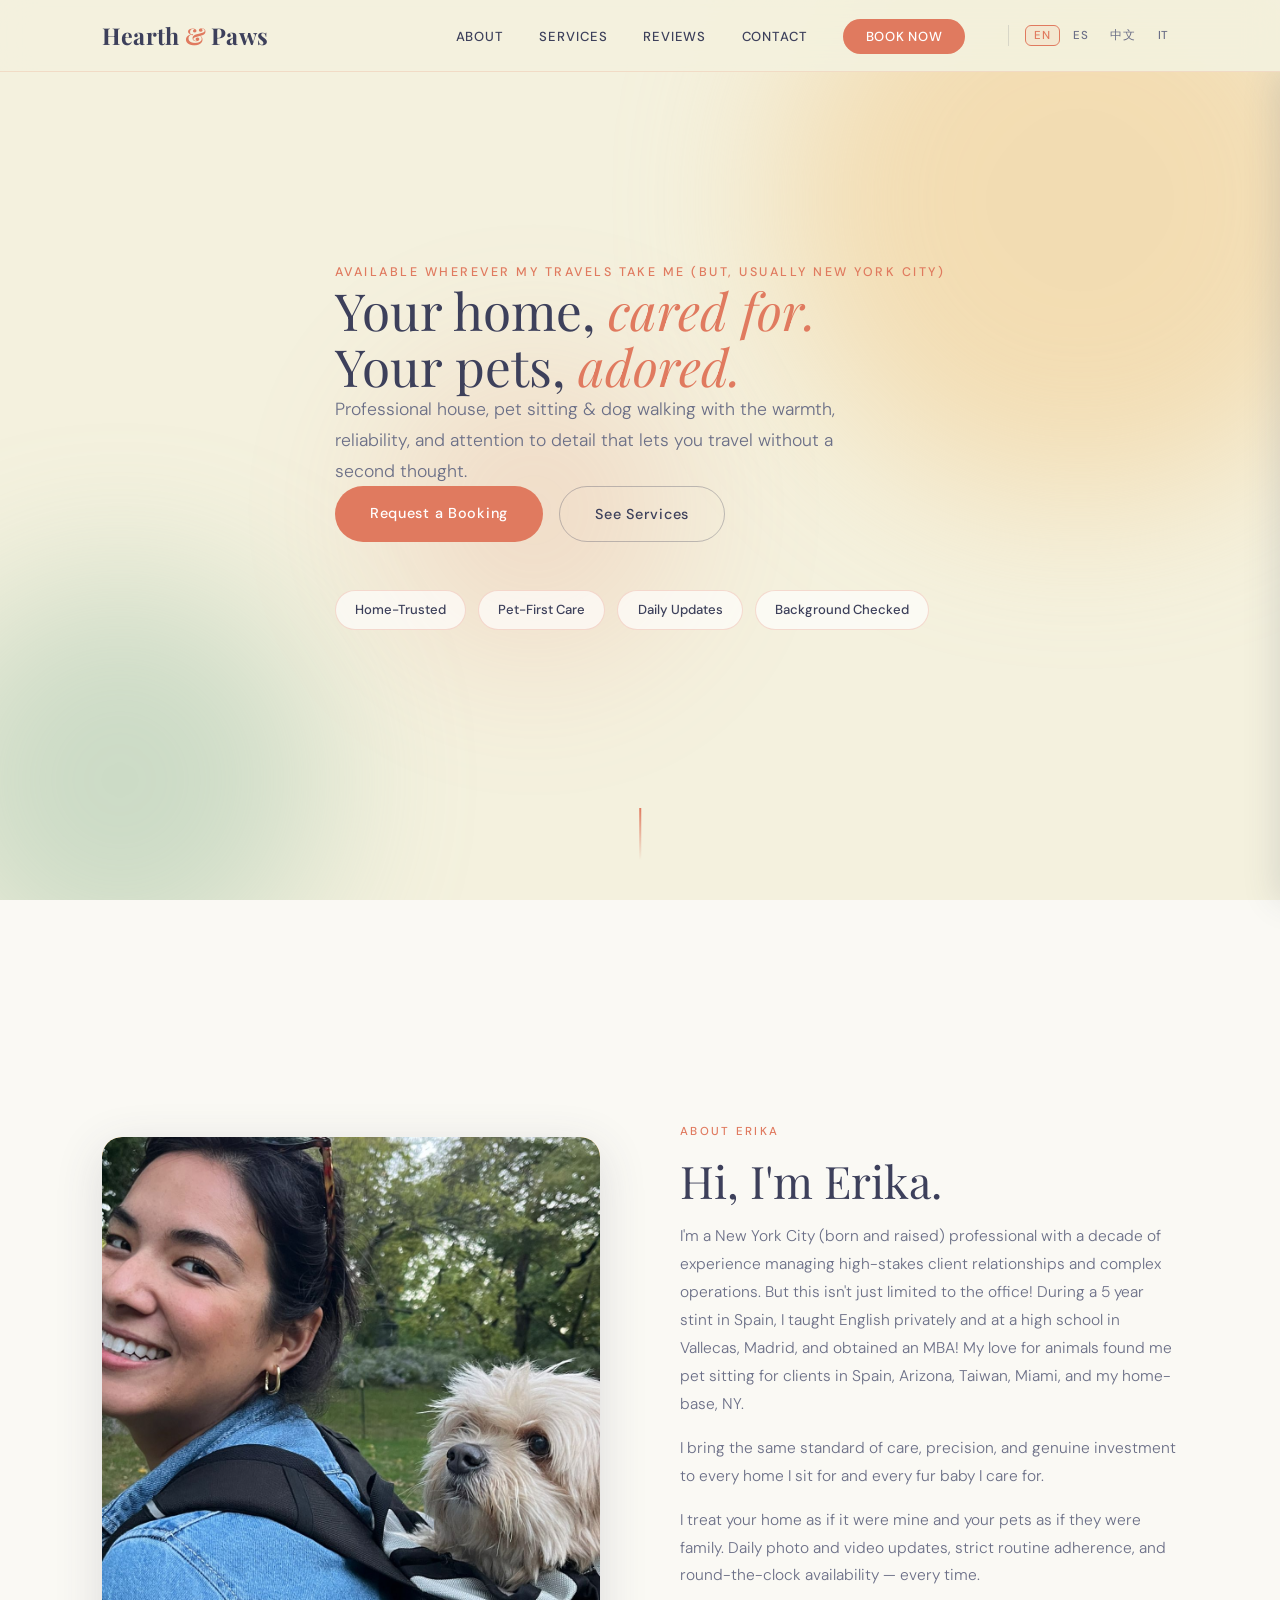
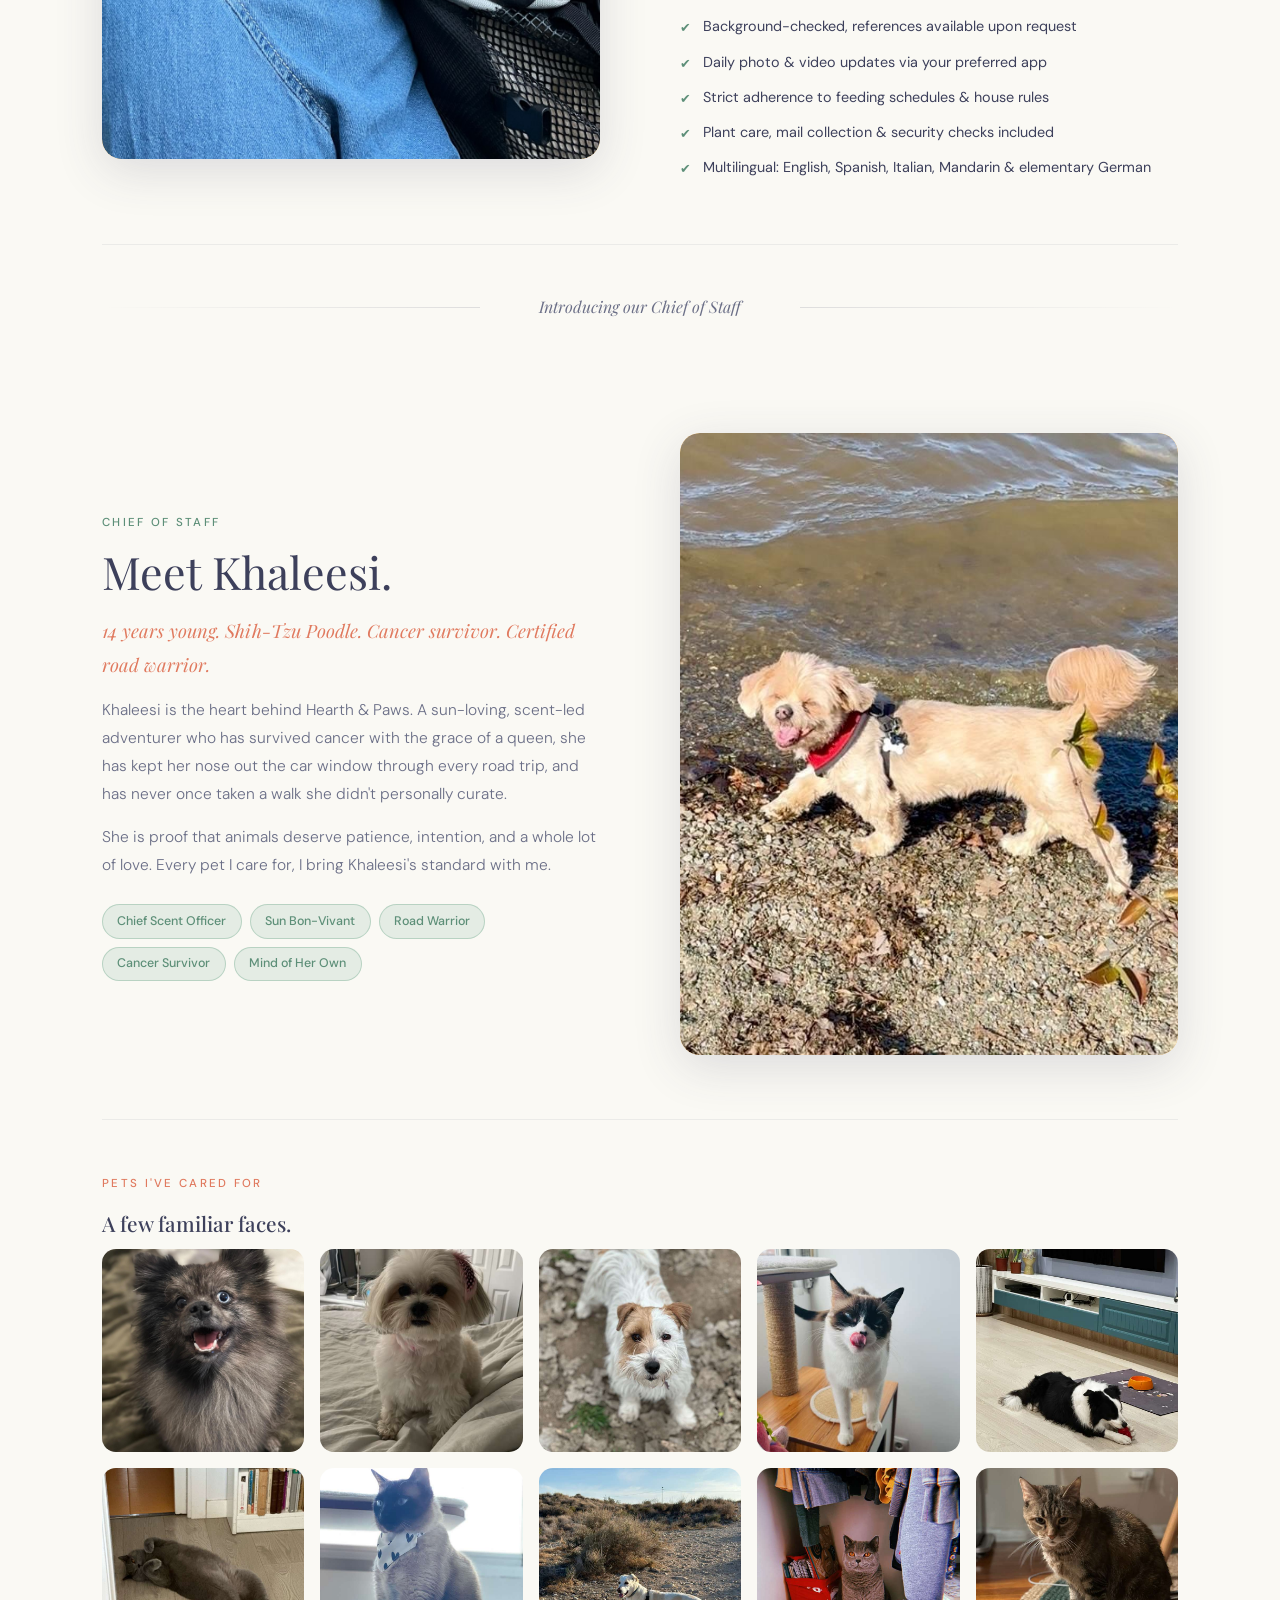
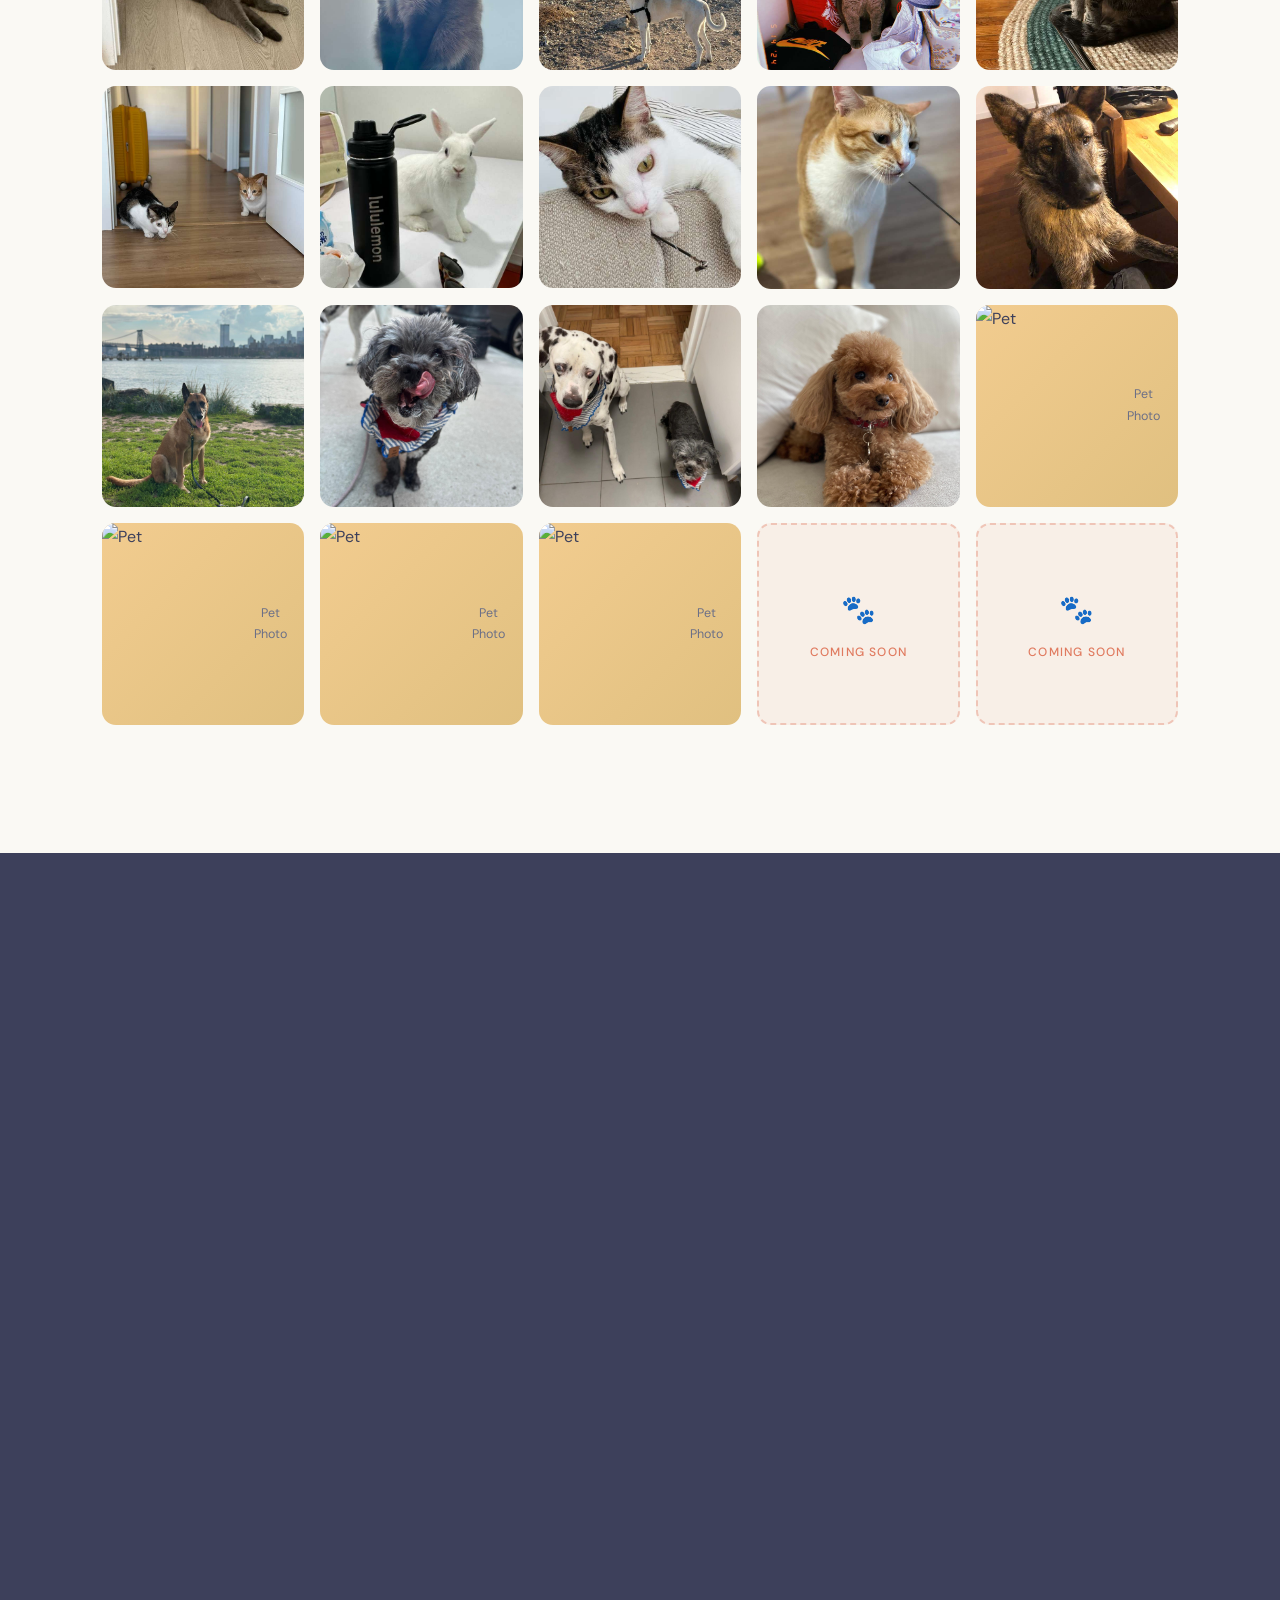
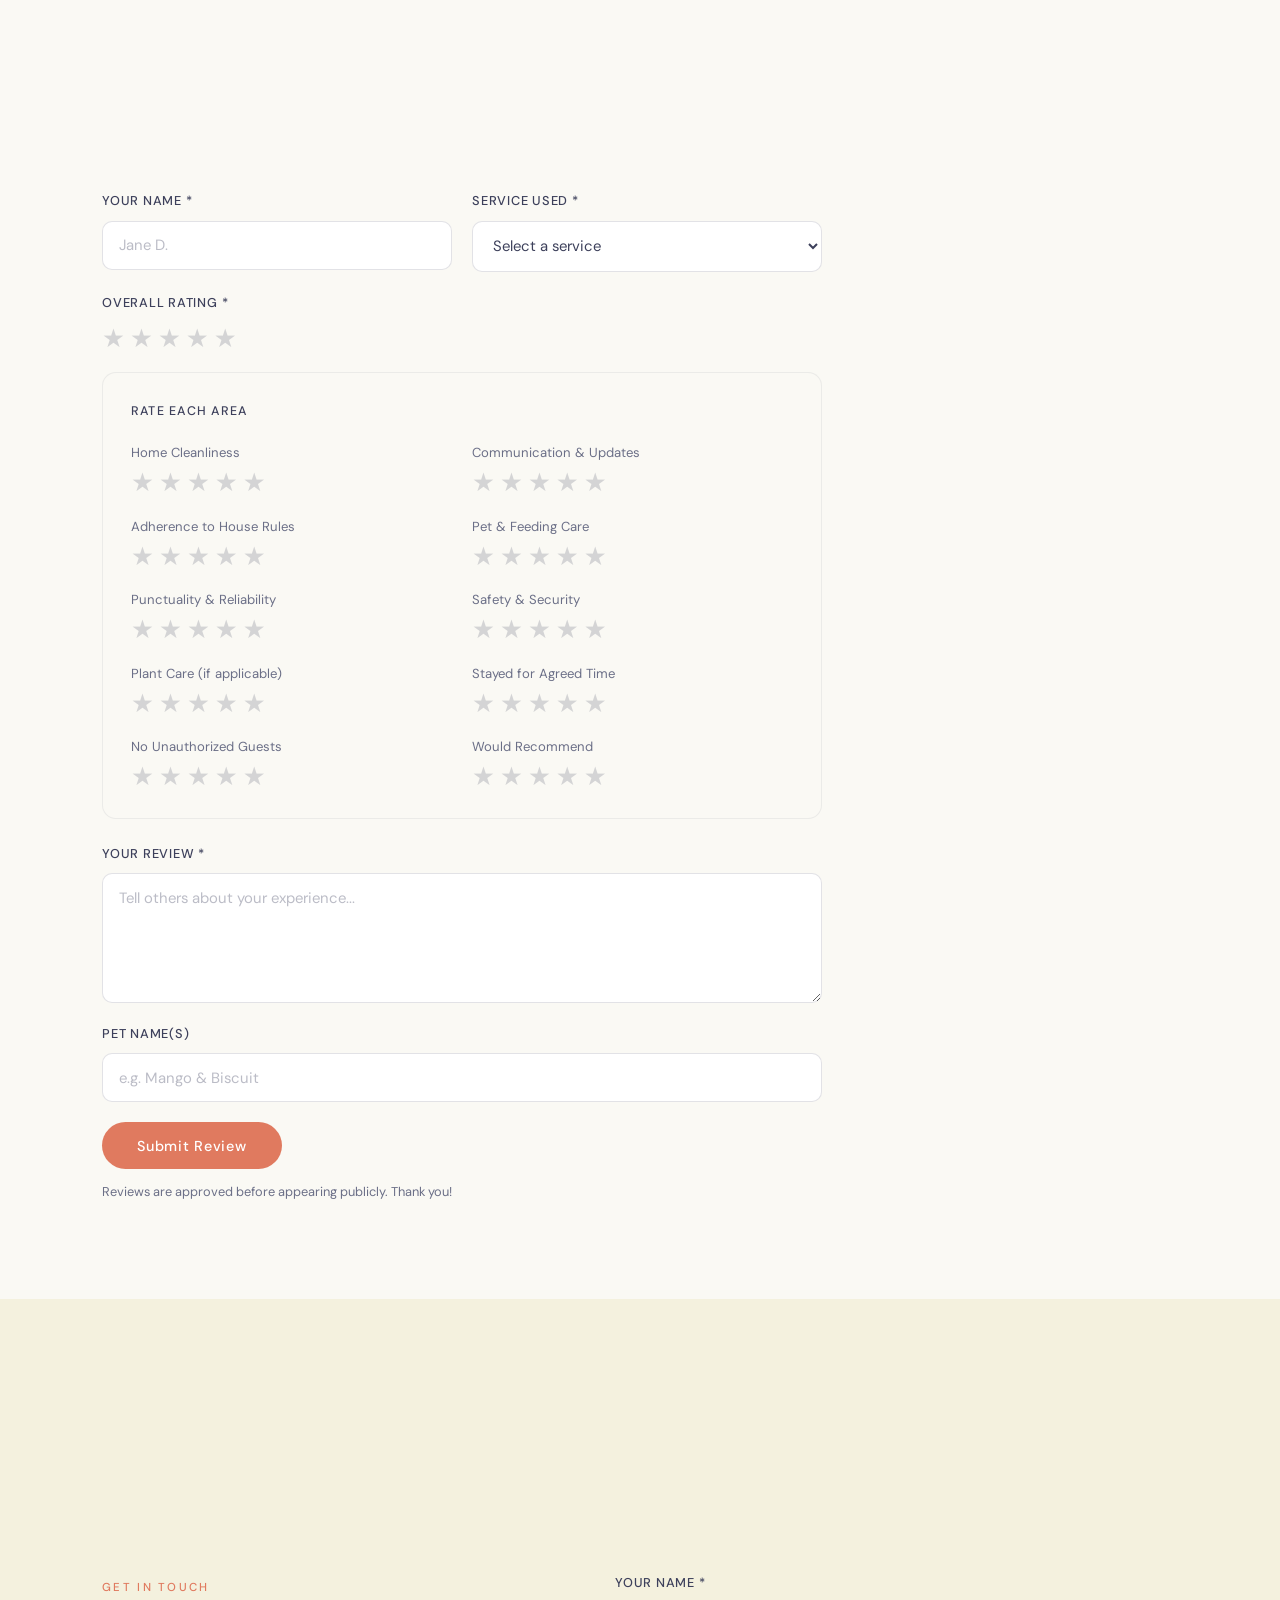
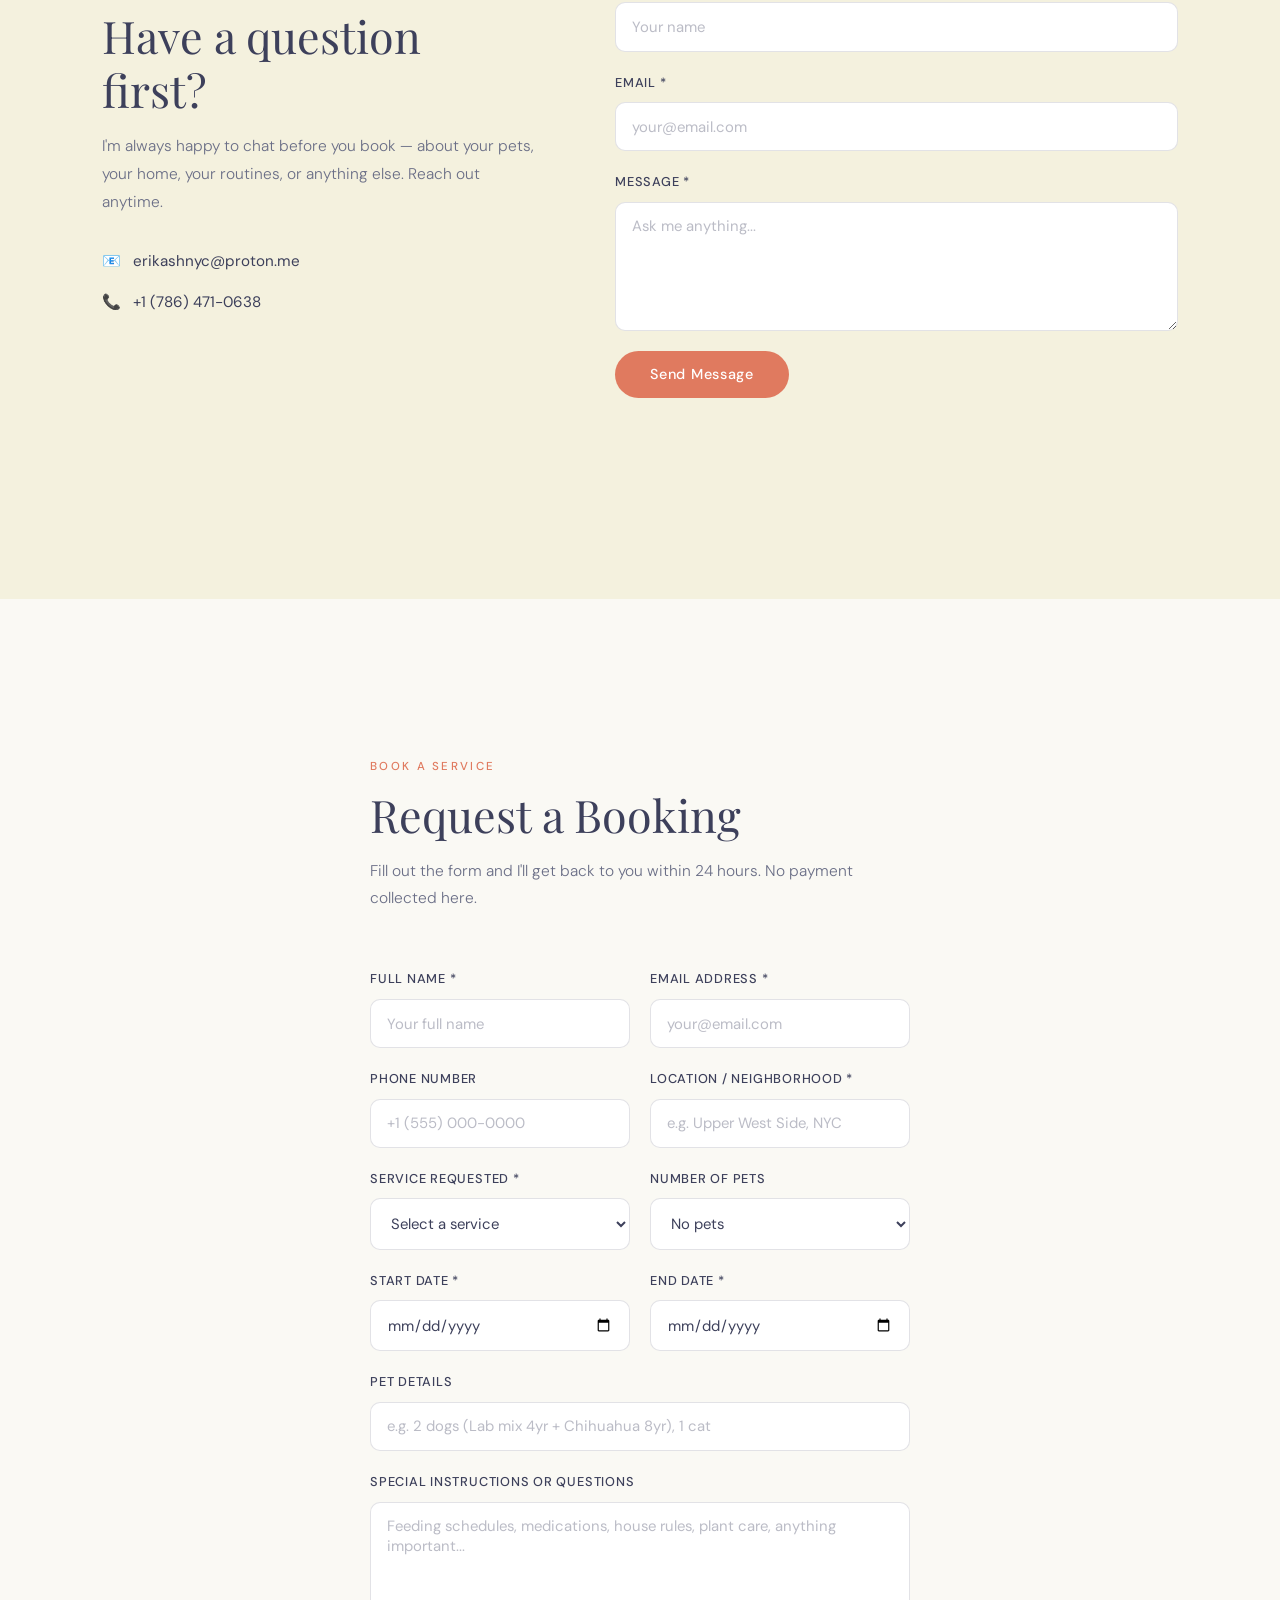
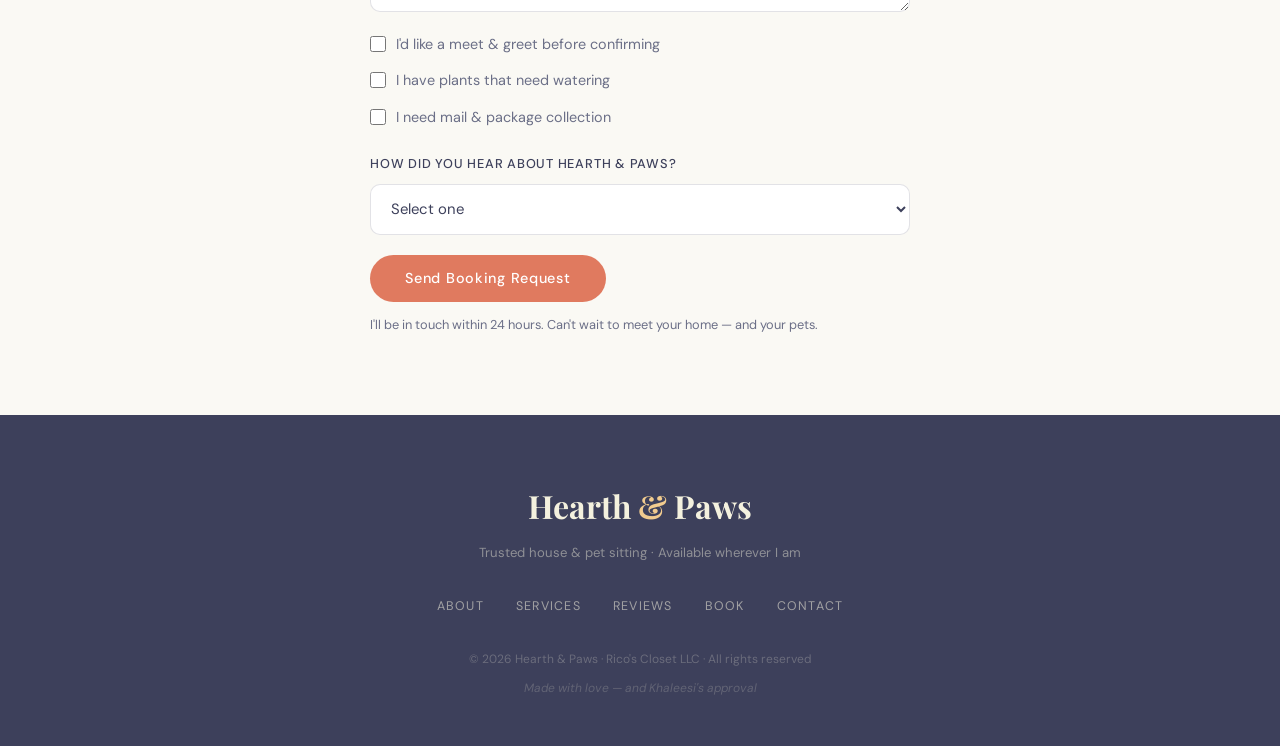
==== commit 262d2b8e: "Add more pet images to the gallery" ====
--- a/index.html
+++ b/index.html
@@ -161,6 +161,10 @@
           <div class="gallery-item"><img src="images/pet-17.jpg.jpeg" alt="Pet" onerror="this.parentElement.classList.add('gal-fallback')" /><div class="gal-fallback-text">Pet Photo</div></div>
           <div class="gallery-item"><img src="images/pet-18.jpg.jpeg" alt="Pet" onerror="this.parentElement.classList.add('gal-fallback')" /><div class="gal-fallback-text">Pet Photo</div></div>
           <div class="gallery-item"><img src="images/pet-19.jpg.jpeg" alt="Pet" onerror="this.parentElement.classList.add('gal-fallback')" /><div class="gal-fallback-text">Pet Photo</div></div>
+          <div class="gallery-item"><img src="images/pet-20.jpg.jpeg" alt="Pet" onerror="this.parentElement.classList.add('gal-fallback')" /><div class="gal-fallback-text">Pet Photo</div></div>
+          <div class="gallery-item"><img src="images/pet-21.jpg.jpeg" alt="Pet" onerror="this.parentElement.classList.add('gal-fallback')" /><div class="gal-fallback-text">Pet Photo</div></div>
+          <div class="gallery-item"><img src="images/pet-22.jpg.jpeg" alt="Pet" onerror="this.parentElement.classList.add('gal-fallback')" /><div class="gal-fallback-text">Pet Photo</div></div>
+          <div class="gallery-item"><img src="images/pet-23.jpg.jpeg" alt="Pet" onerror="this.parentElement.classList.add('gal-fallback')" /><div class="gal-fallback-text">Pet Photo</div></div>
           <div class="gallery-coming-soon"><span>🐾</span><p id="t-coming-soon">Coming Soon</p></div>
           <div class="gallery-coming-soon"><span>🐾</span><p class="t-coming-soon-dup">Coming Soon</p></div>
         </div>
--- a/css/lang.css
+++ b/css/lang.css
@@ -0,0 +1,73 @@
+/* ── LANGUAGE SWITCHER ───────────────────────────────────── */
+.lang-switcher {
+  display: flex;
+  align-items: center;
+  gap: 0.25rem;
+  margin-left: 0.5rem;
+  padding-left: 1rem;
+  border-left: 1px solid rgba(61,64,91,0.15);
+}
+.lang-btn {
+  background: none;
+  border: 1.5px solid transparent;
+  border-radius: 6px;
+  padding: 0.25rem 0.5rem;
+  font-family: 'DM Sans', sans-serif;
+  font-size: 0.72rem;
+  font-weight: 500;
+  letter-spacing: 0.06em;
+  color: #6b6f87;
+  cursor: pointer;
+  transition: all 0.2s;
+  line-height: 1;
+}
+.lang-btn:hover {
+  color: #e07a5f;
+  border-color: rgba(224,122,95,0.3);
+}
+.lang-btn.active {
+  color: #e07a5f;
+  border-color: #e07a5f;
+  background: rgba(224,122,95,0.08);
+}
+
+/* Drawer language switcher */
+.drawer-lang {
+  display: flex;
+  gap: 0.5rem;
+  margin-top: 1.5rem;
+  padding-top: 1rem;
+  border-top: 1px solid rgba(61,64,91,0.1);
+}
+.drawer-lang .lang-btn {
+  flex: 1;
+  text-align: center;
+  padding: 0.5rem;
+  border: 1.5px solid rgba(61,64,91,0.15);
+  border-radius: 8px;
+  font-size: 0.78rem;
+}
+
+/* Coming soon gallery boxes */
+.gallery-coming-soon {
+  display: flex;
+  flex-direction: column;
+  align-items: center;
+  justify-content: center;
+  background: rgba(224,122,95,0.08);
+  border: 2px dashed rgba(224,122,95,0.35);
+  border-radius: 14px;
+  aspect-ratio: 1;
+  gap: 0.5rem;
+}
+.gallery-coming-soon span {
+  font-size: 1.75rem;
+}
+.gallery-coming-soon p {
+  font-size: 0.75rem;
+  font-weight: 500;
+  letter-spacing: 0.1em;
+  text-transform: uppercase;
+  color: #e07a5f;
+  margin: 0;
+}
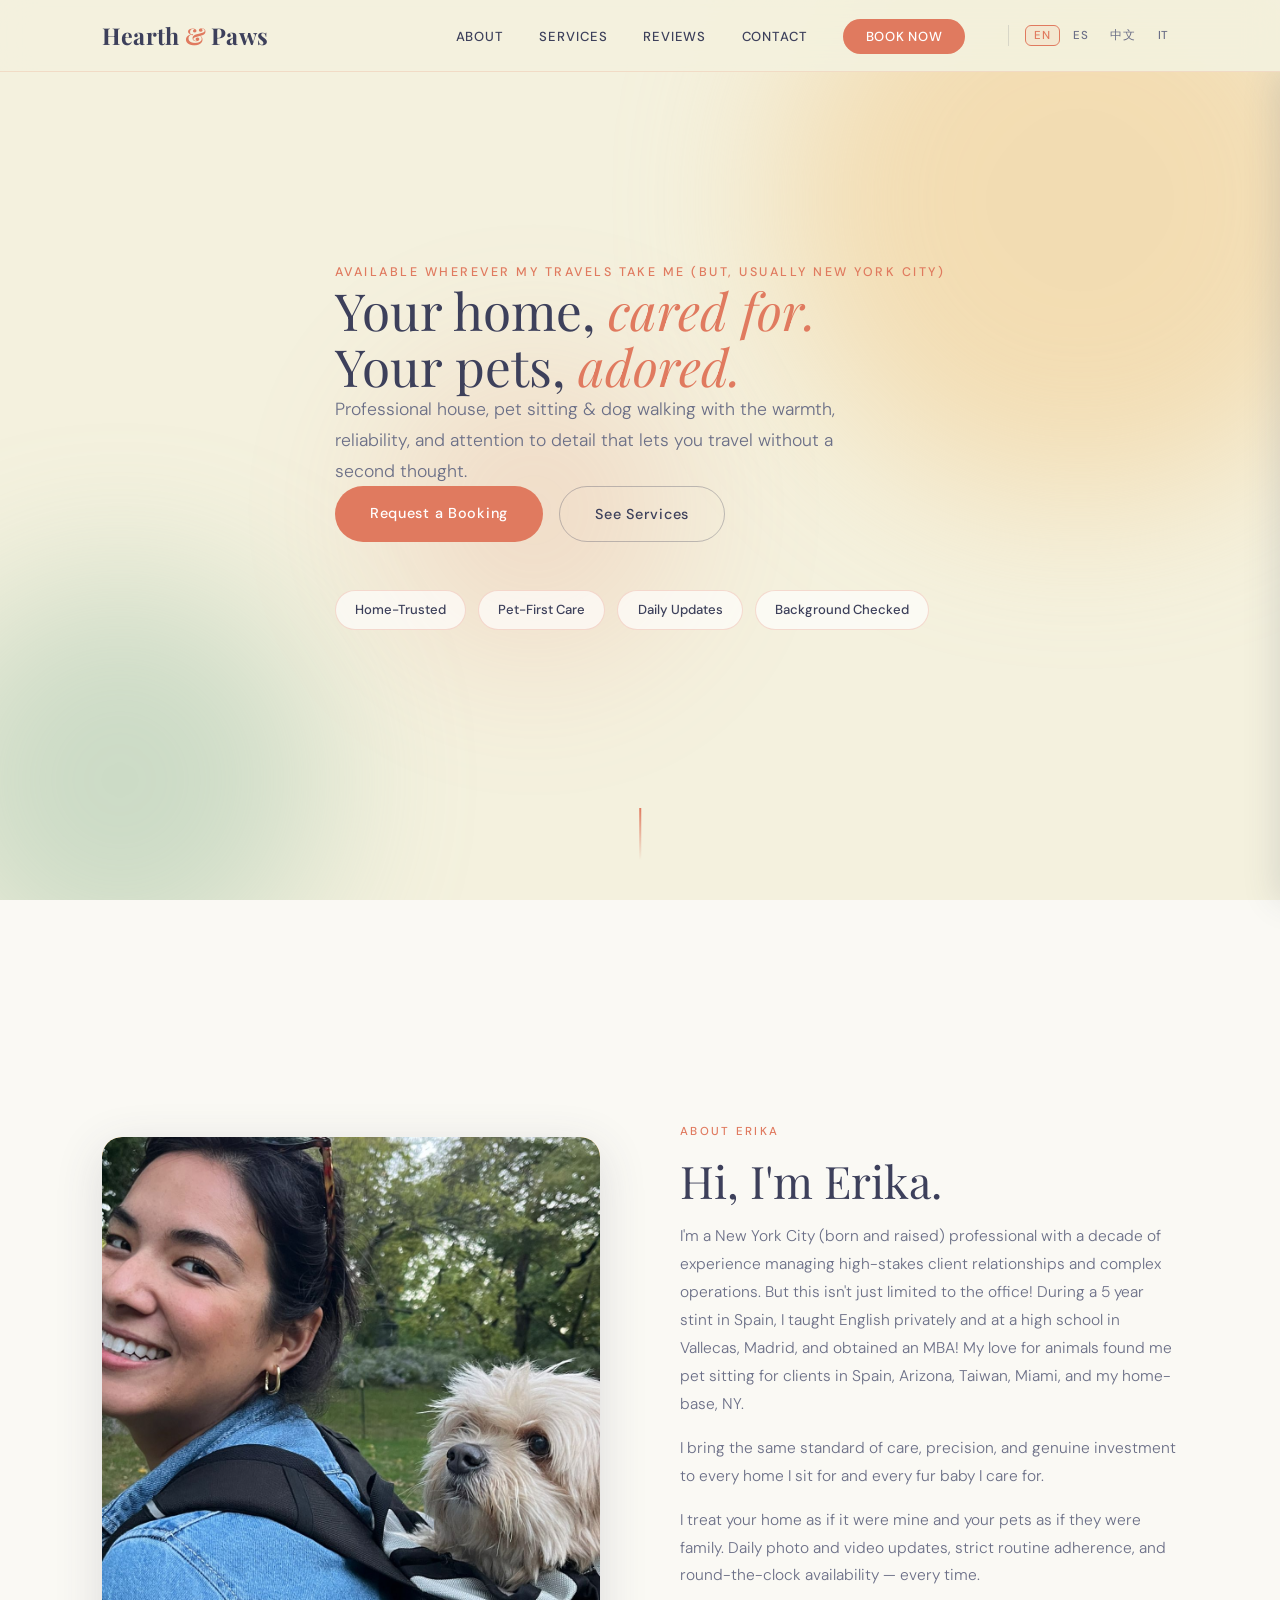
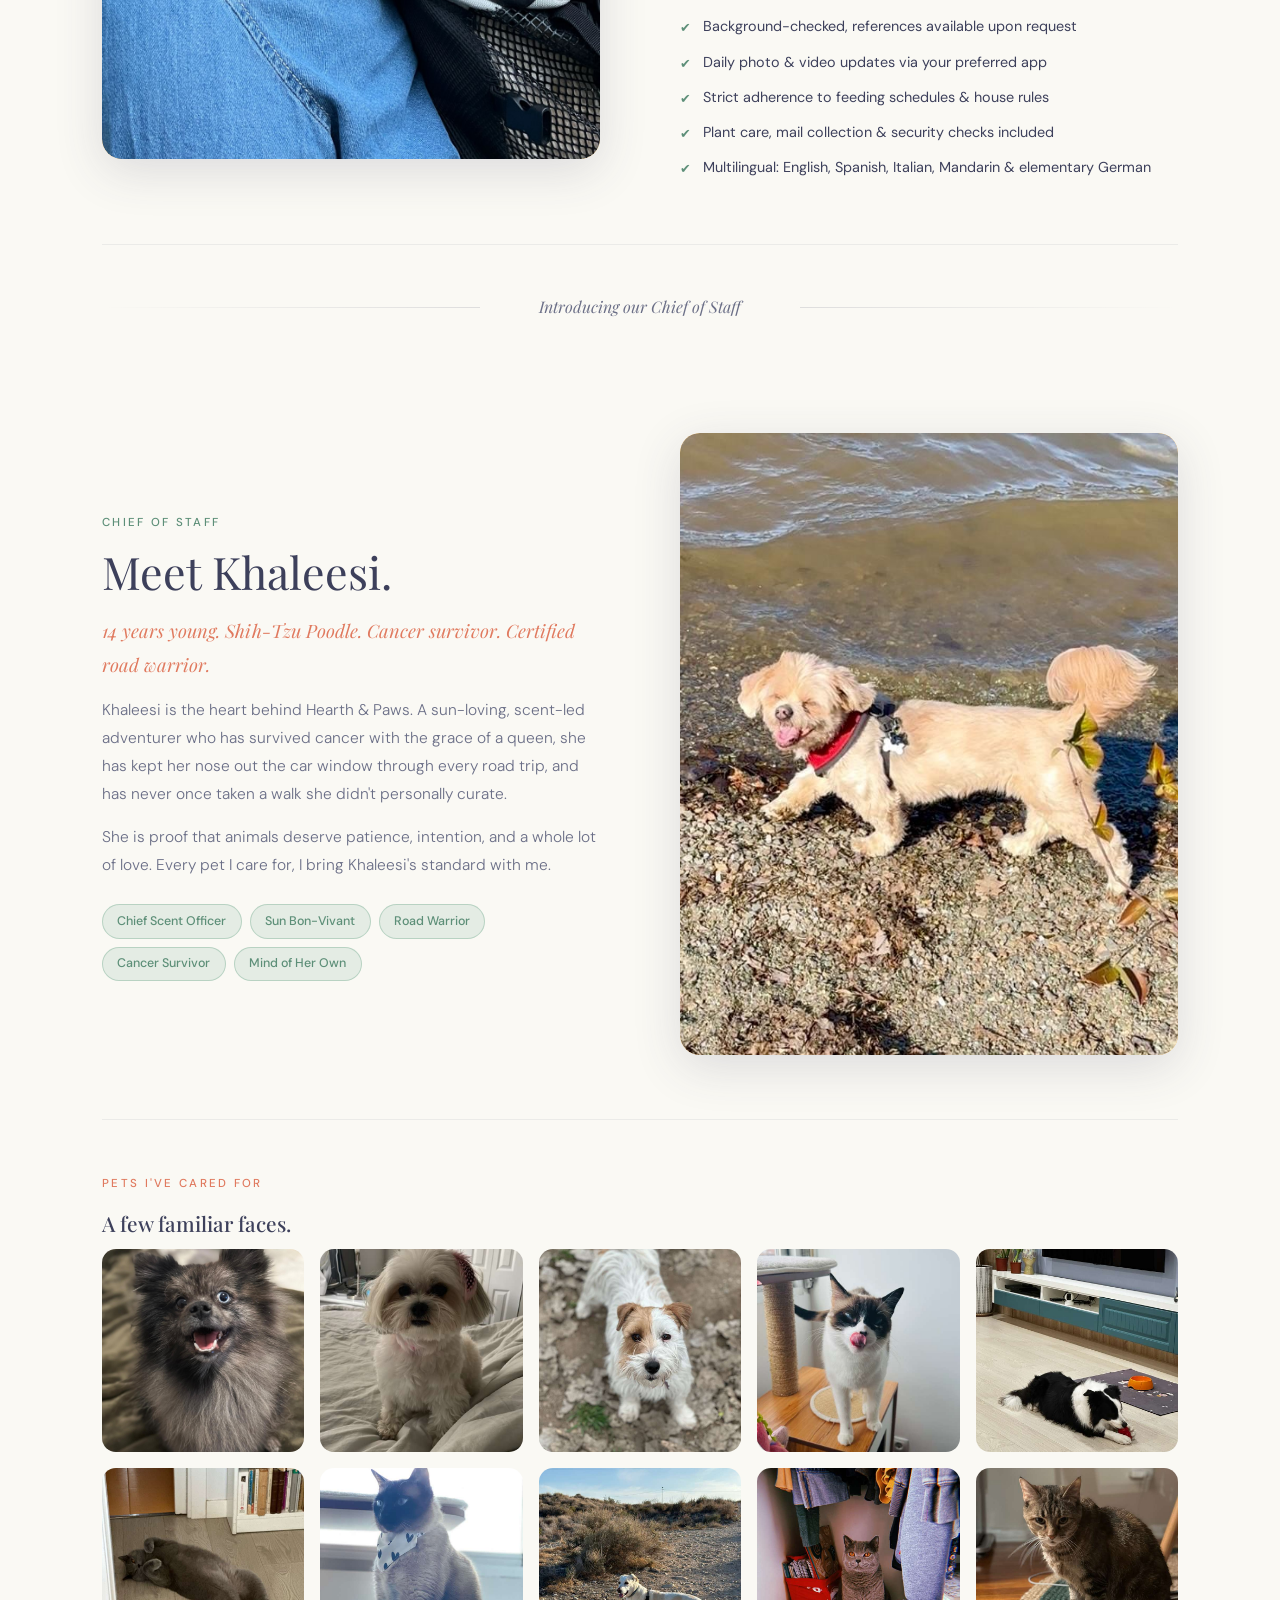
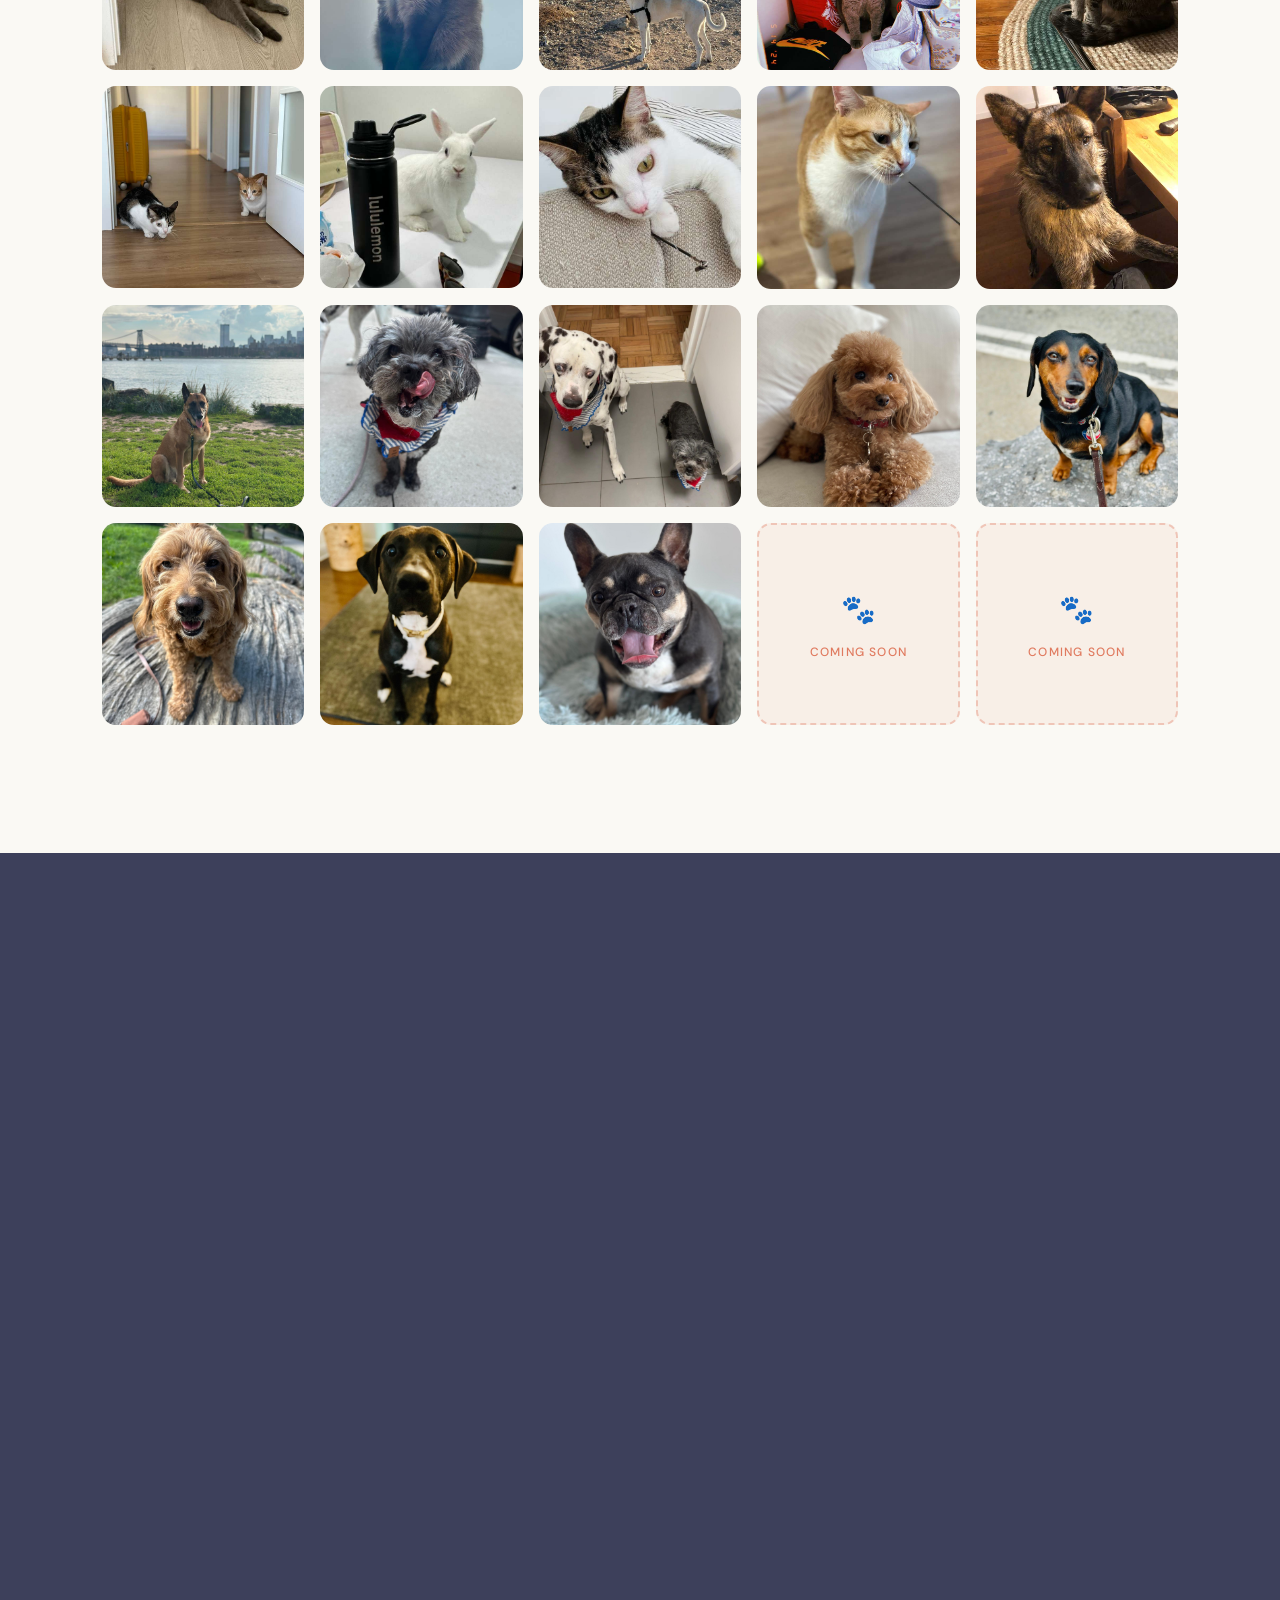
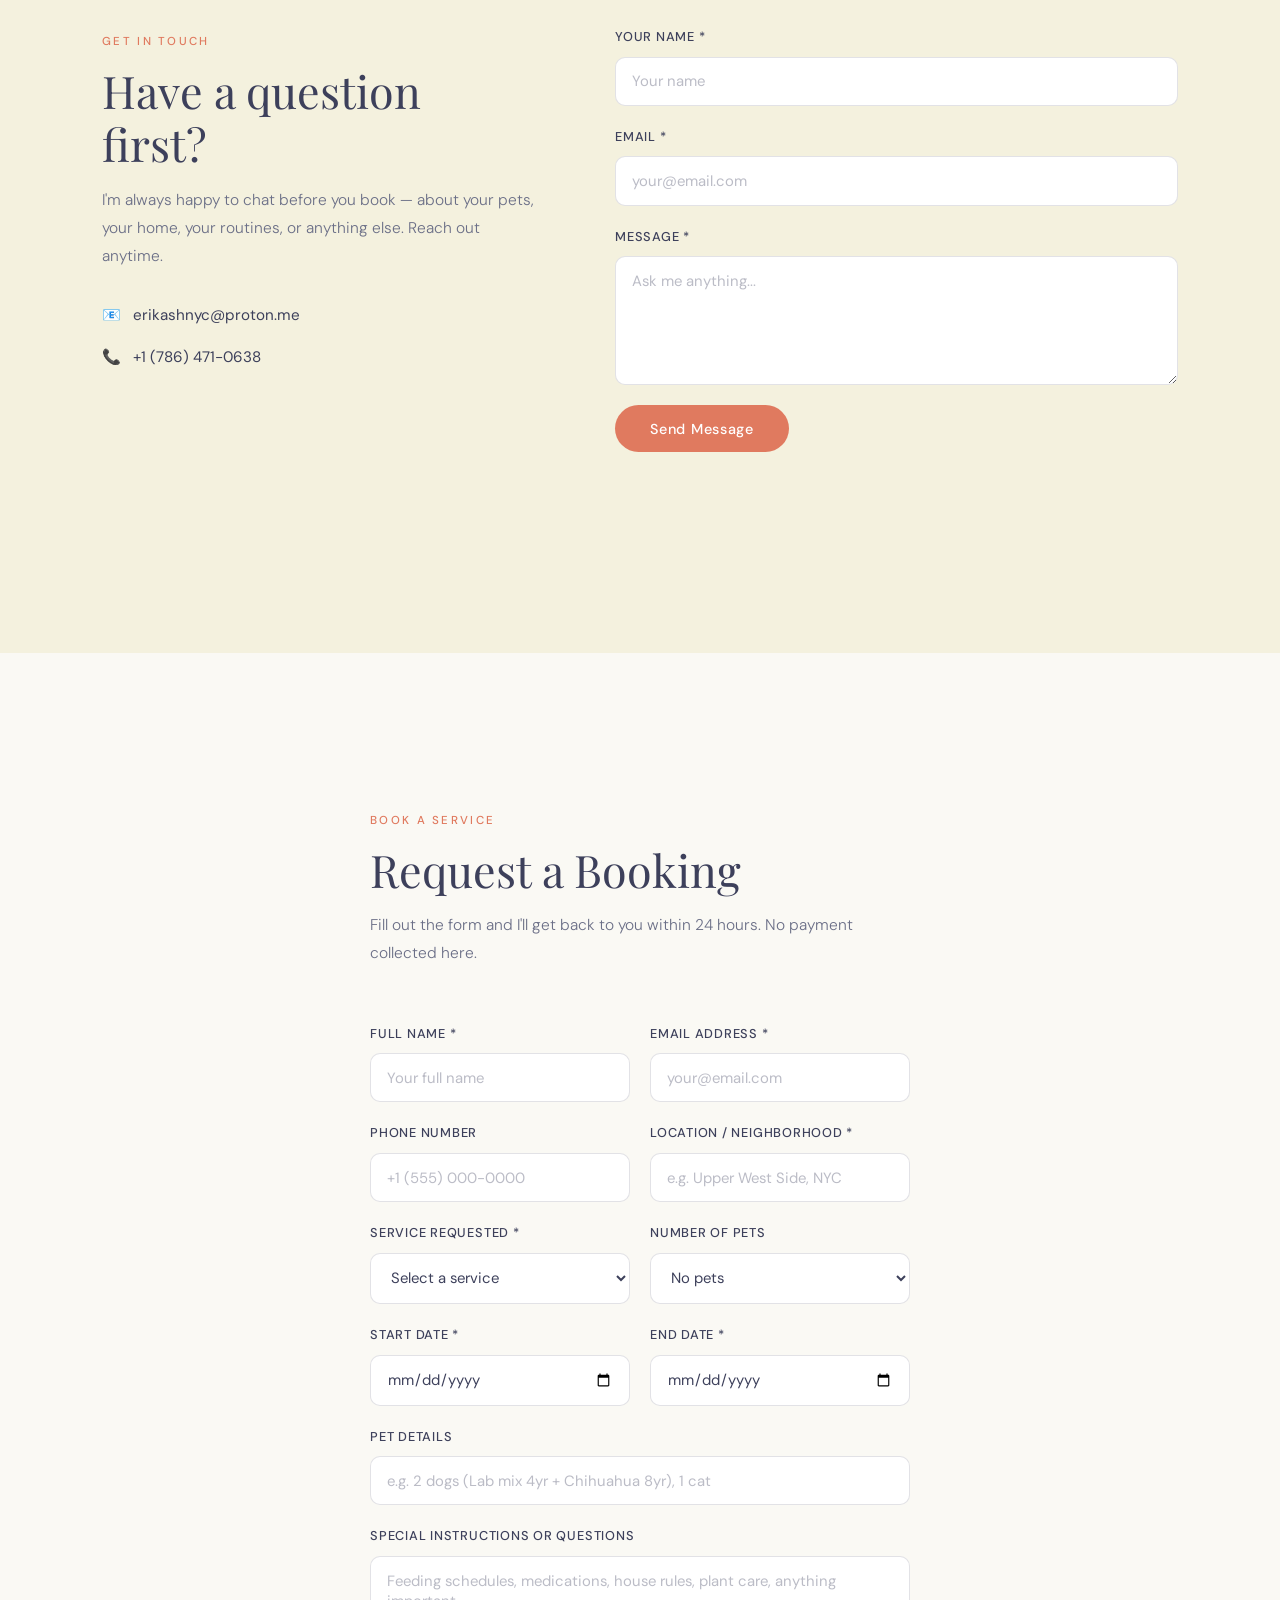
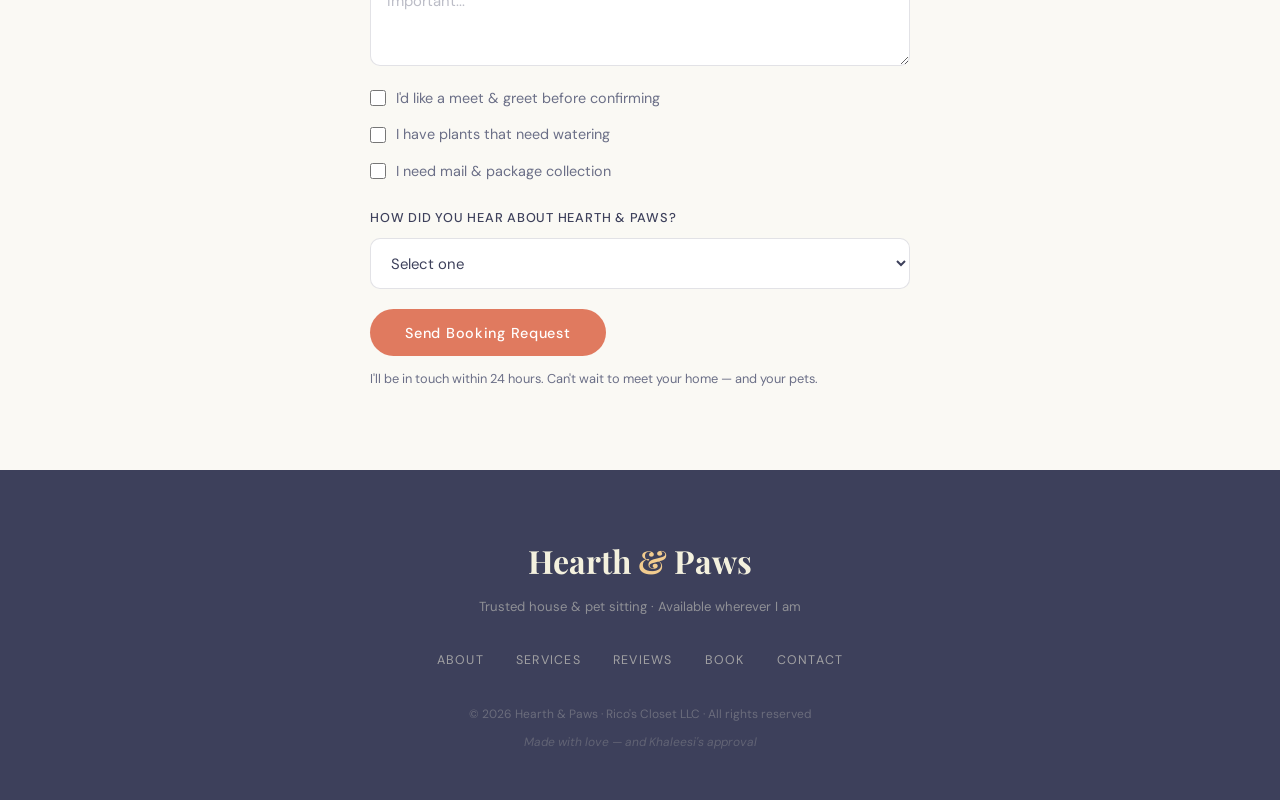
==== commit 6d7d368c: "Add files via upload" ====
--- a/index.html
+++ b/index.html
@@ -10,6 +10,9 @@
   <link href="https://fonts.googleapis.com/css2?family=Playfair+Display:ital,wght@0,400;0,500;0,700;1,400;1,500&family=DM+Sans:wght@300;400;500&display=swap" rel="stylesheet">
   <link rel="stylesheet" href="css/style.css" />
   <link rel="stylesheet" href="css/lang.css" />
+  <link rel="manifest" href="/manifest.json">
+  <link rel="apple-touch-icon" href="/icons/apple-touch-icon.png">
+  <meta name="theme-color" content="#e07a5f">
 </head>
 <body>
 
@@ -187,6 +190,7 @@
           <div class="svc-num">01</div>
           <h3 id="t-svc1-h">Overnight House Sitting</h3>
           <p id="t-svc1-p">I stay in your home overnight, maintaining your full routine — feeding, walks, playtime, and security checks.</p>
+          <small class="svc-note" id="t-svc1-note">*Pricing subject to change based on animal's size and needs.</small>
           <div class="svc-price"><span id="t-svc1-price">From $75</span> <em id="t-svc1-unit">/ night</em></div>
           <a href="#book" class="btn-svc t-btn-book">Book This</a>
         </div>
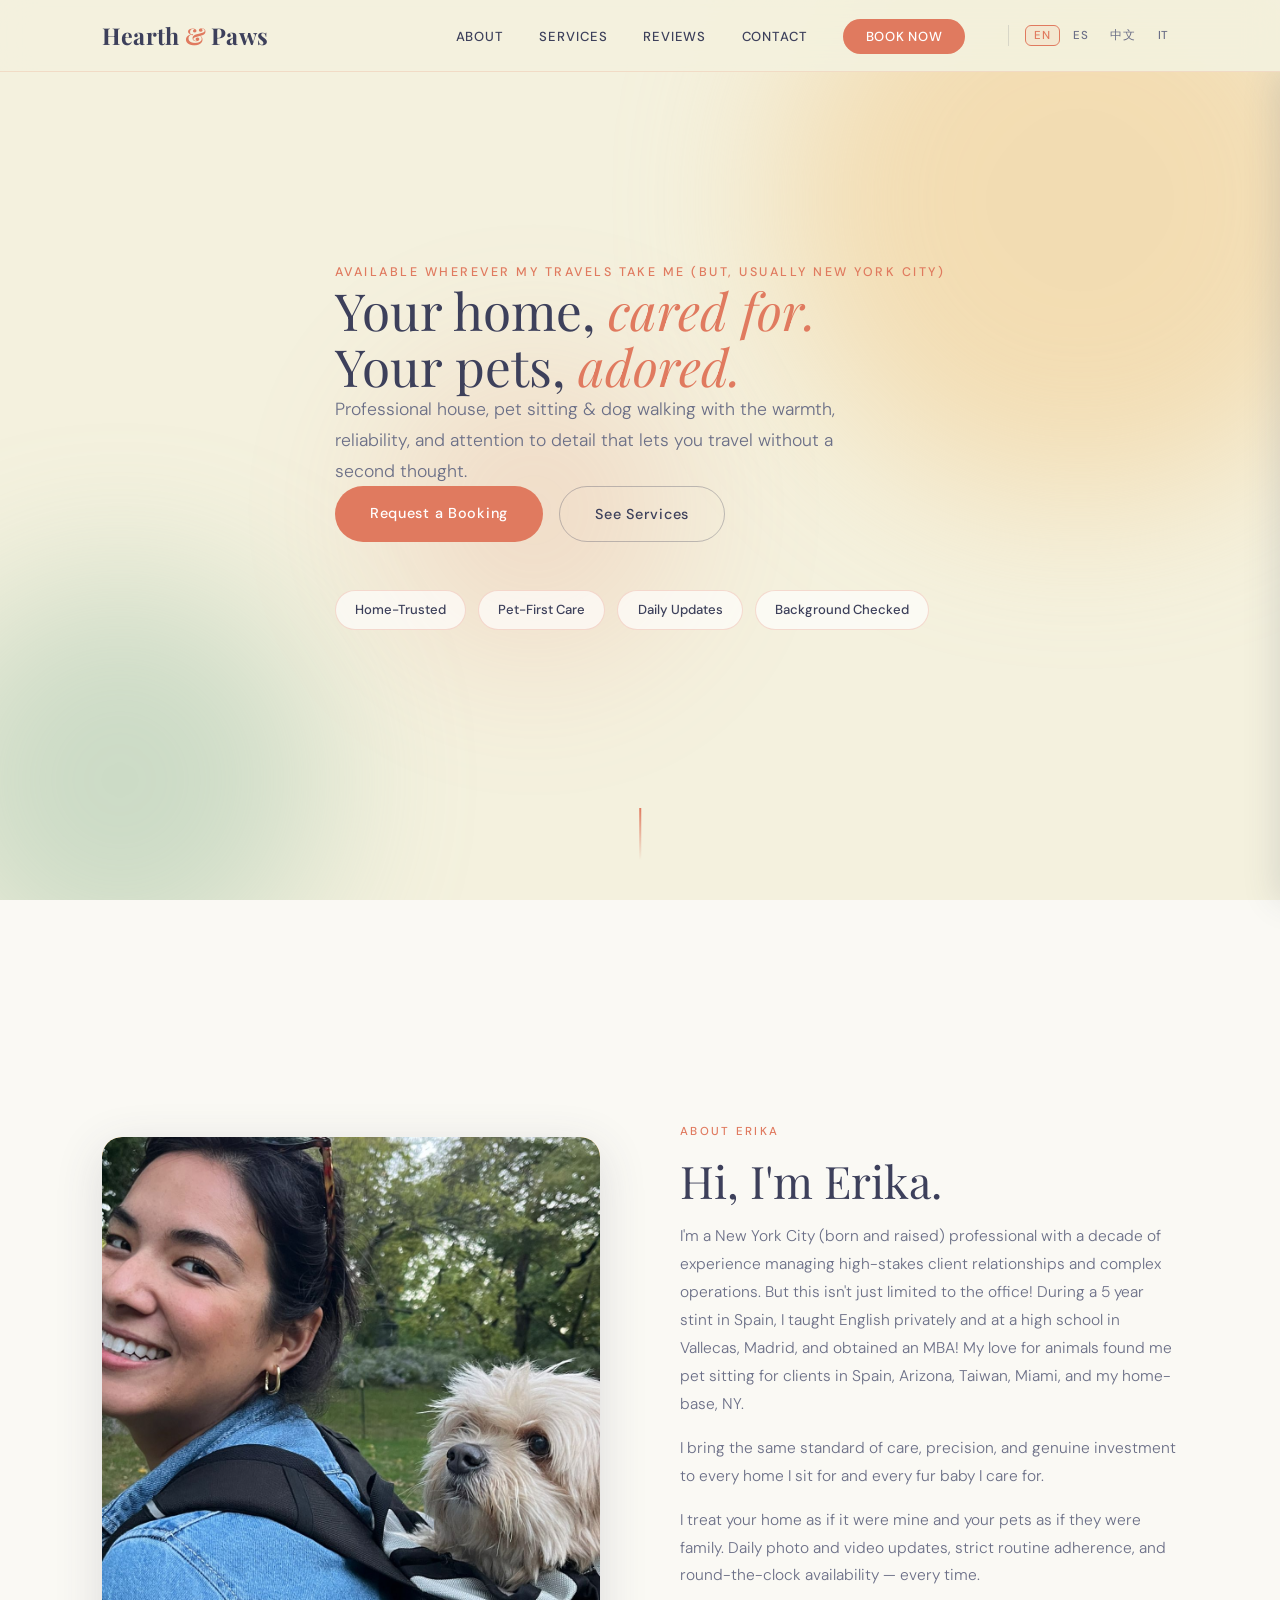
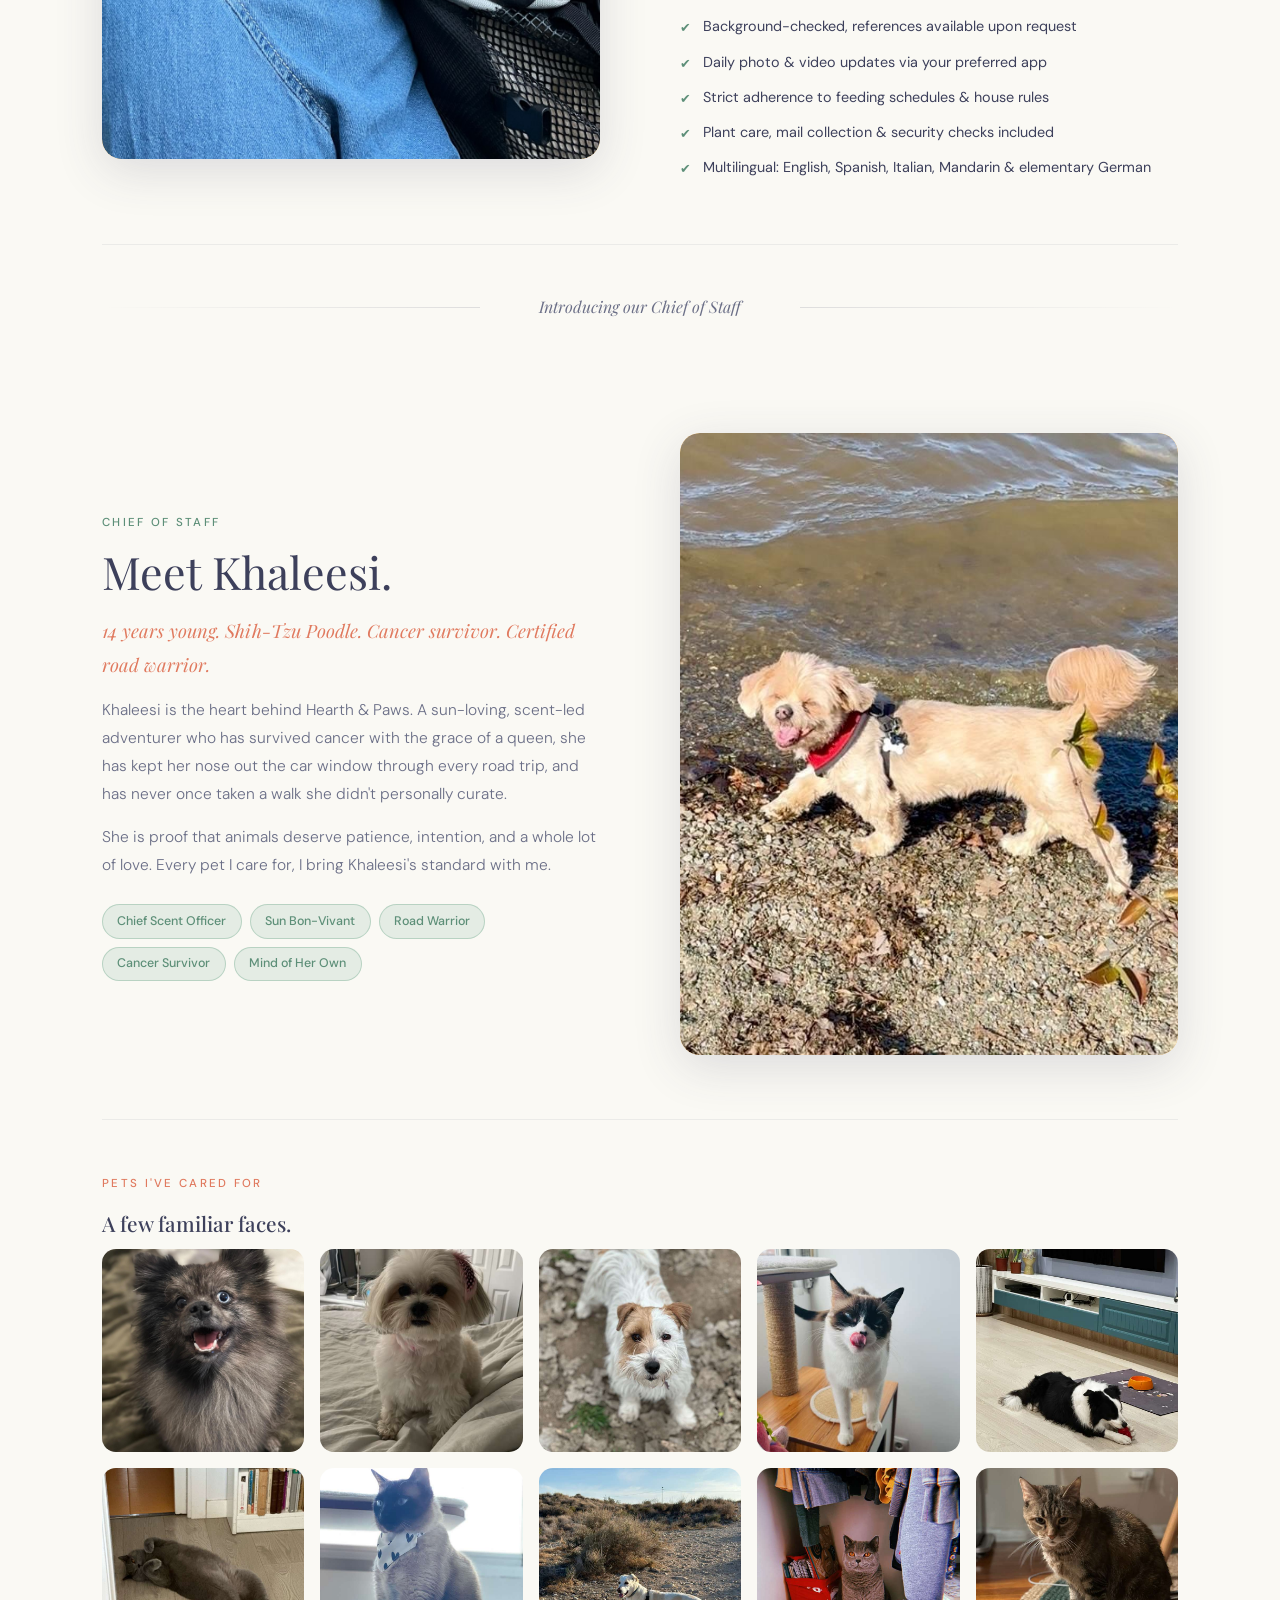
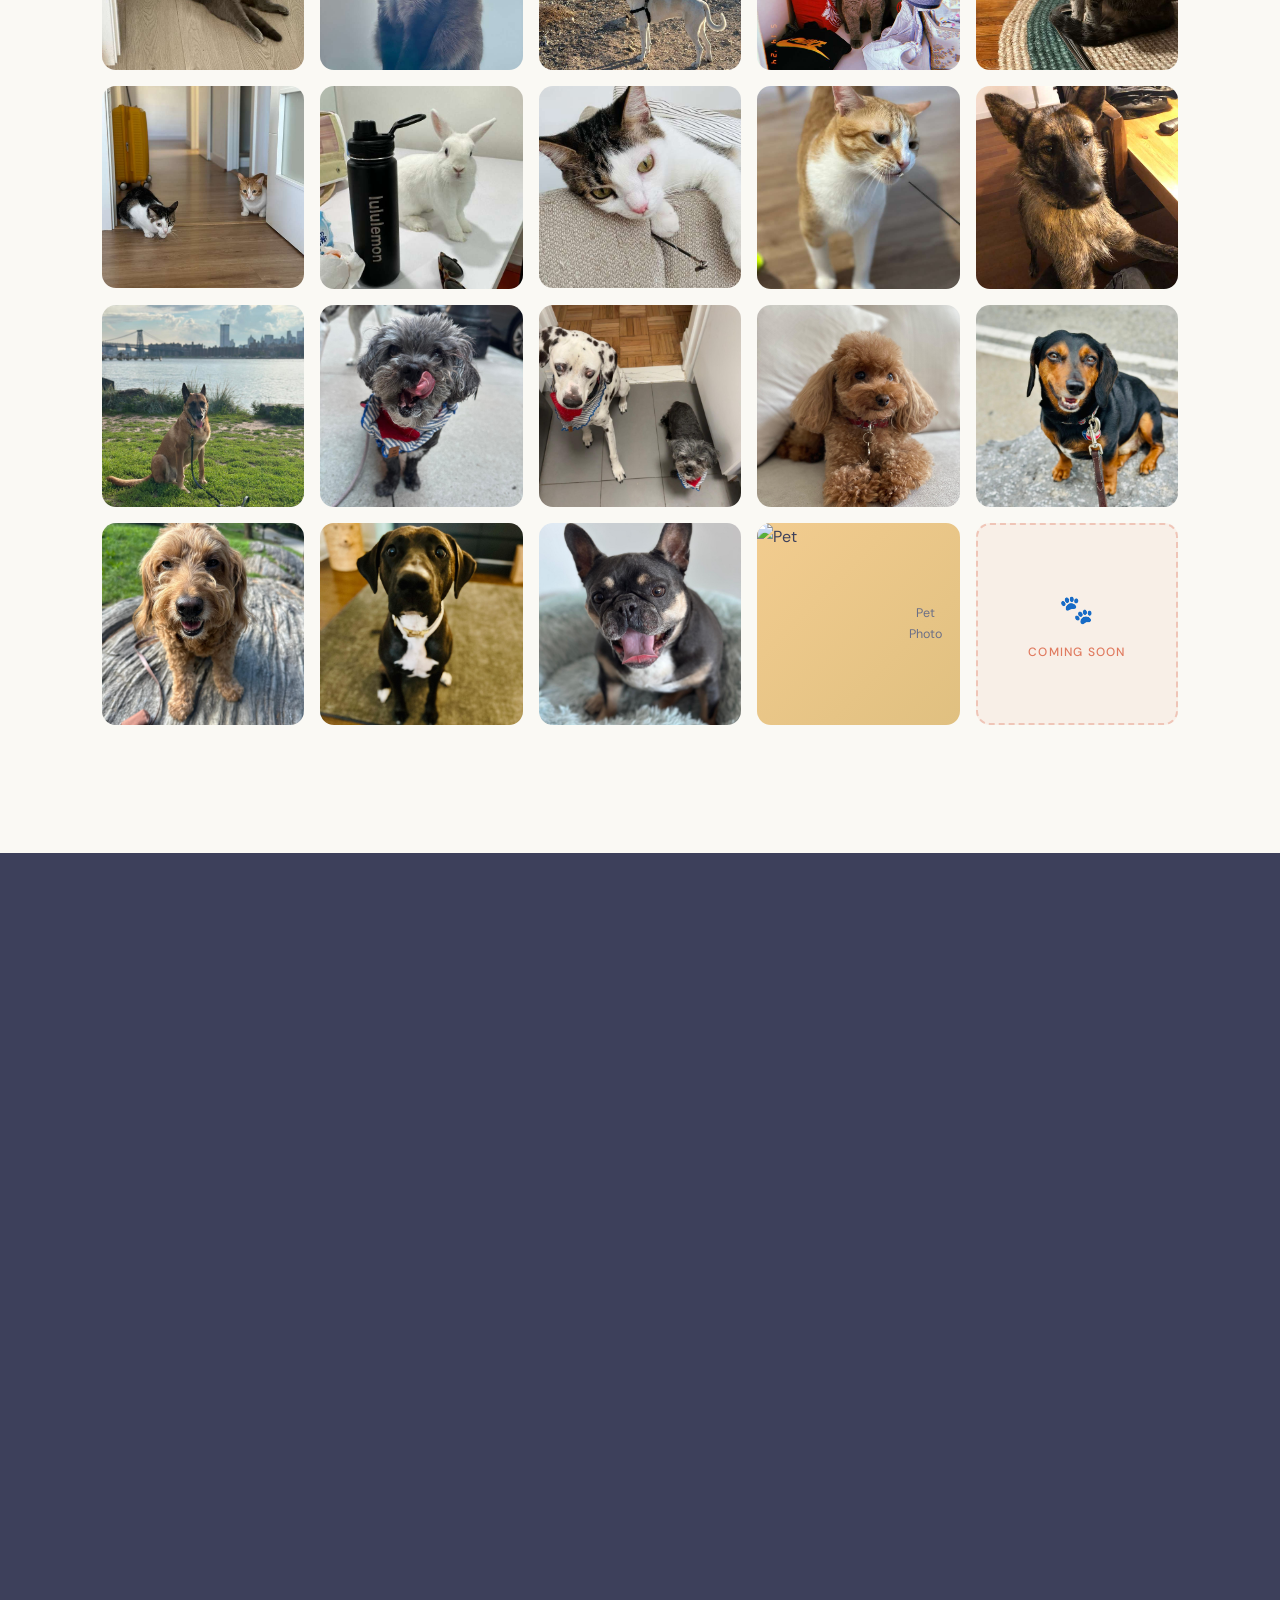
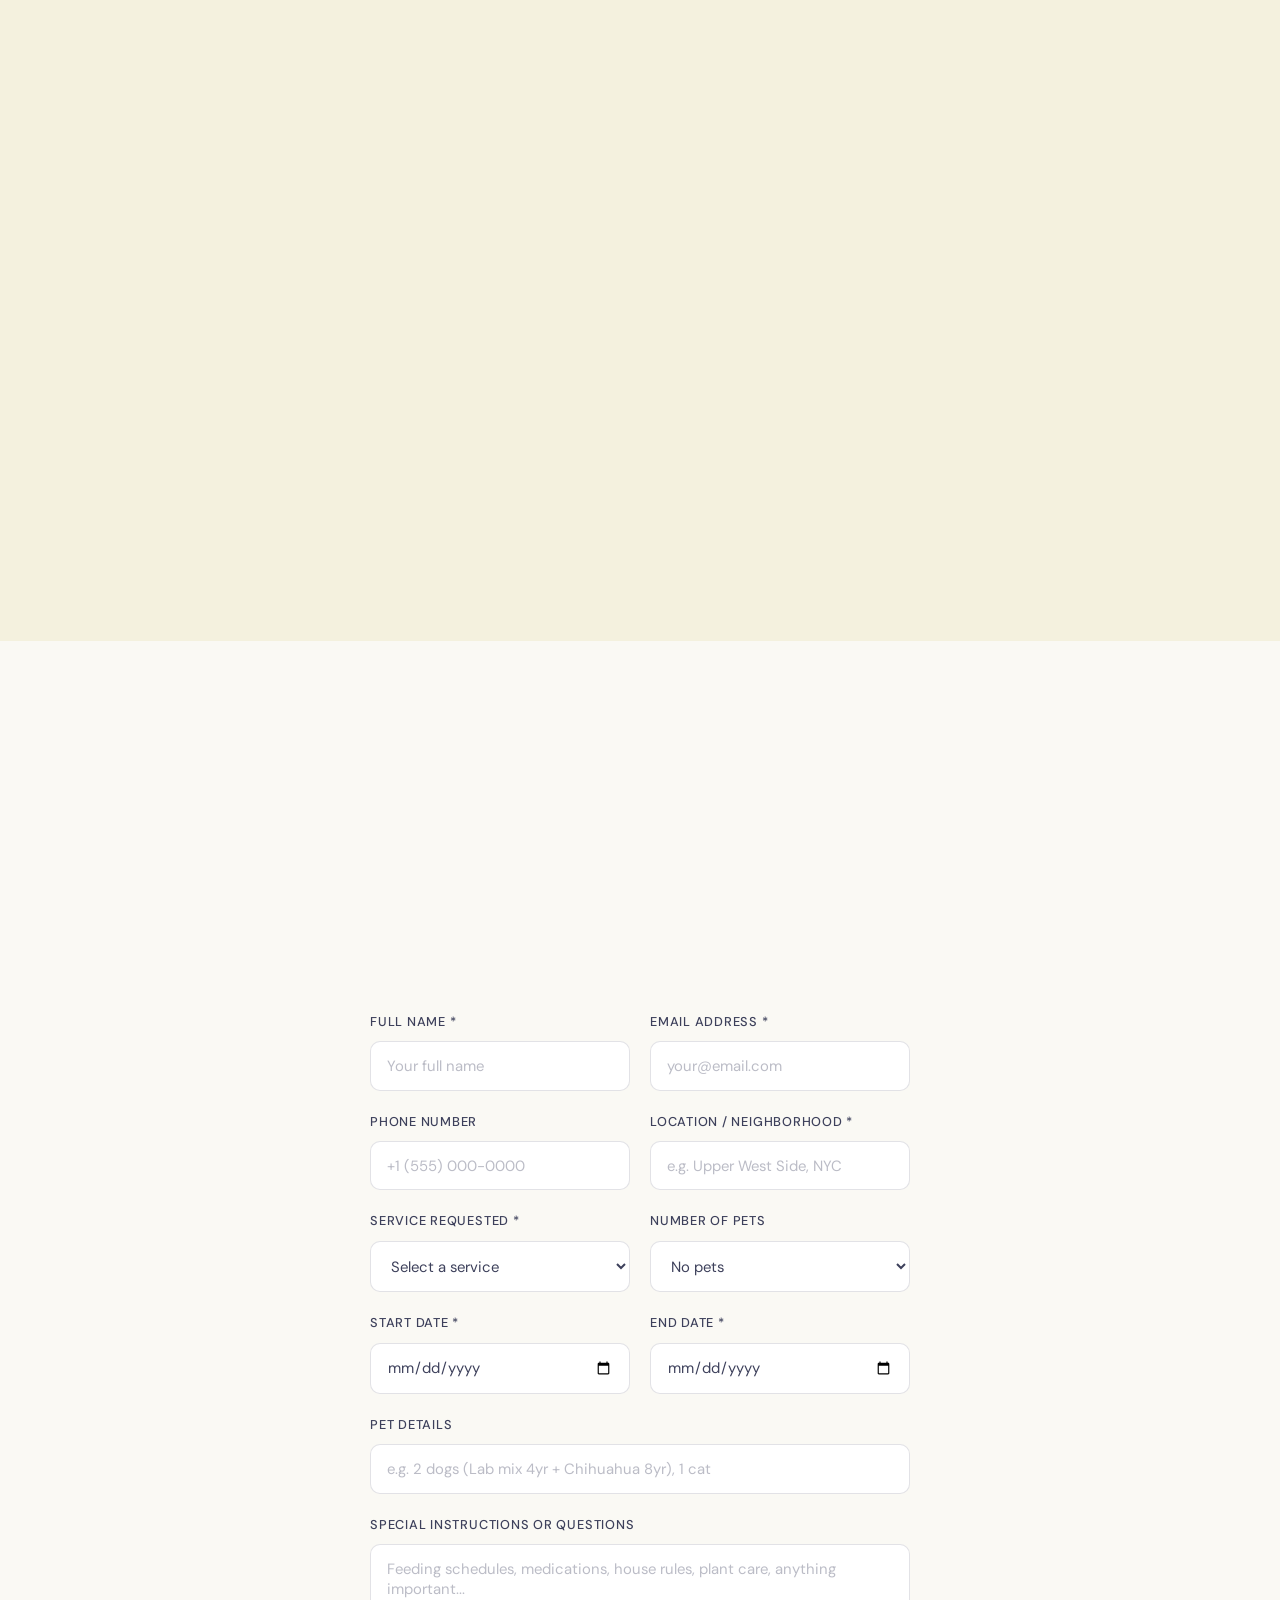
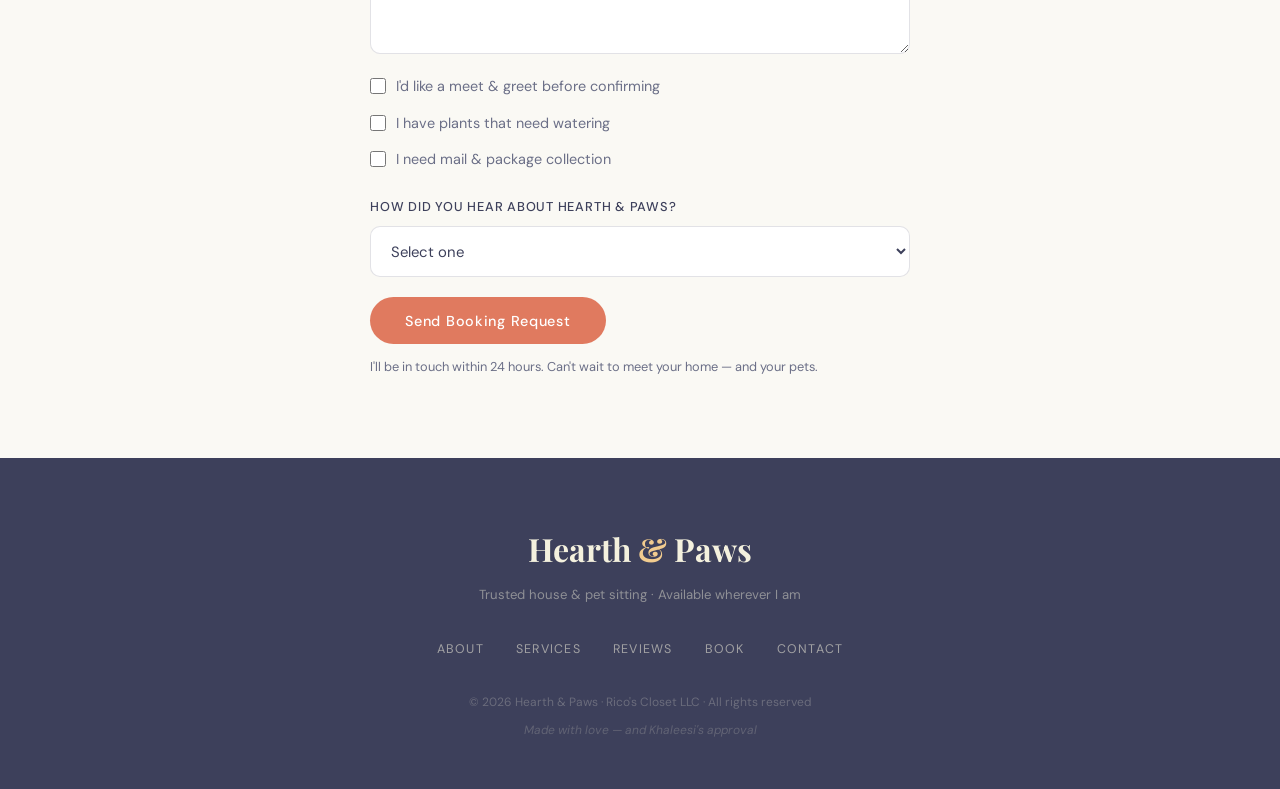
==== commit c1bba827: "Replace coming soon item with new gallery item" ====
--- a/index.html
+++ b/index.html
@@ -168,7 +168,7 @@
           <div class="gallery-item"><img src="images/pet-21.jpg.jpeg" alt="Pet" onerror="this.parentElement.classList.add('gal-fallback')" /><div class="gal-fallback-text">Pet Photo</div></div>
           <div class="gallery-item"><img src="images/pet-22.jpg.jpeg" alt="Pet" onerror="this.parentElement.classList.add('gal-fallback')" /><div class="gal-fallback-text">Pet Photo</div></div>
           <div class="gallery-item"><img src="images/pet-23.jpg.jpeg" alt="Pet" onerror="this.parentElement.classList.add('gal-fallback')" /><div class="gal-fallback-text">Pet Photo</div></div>
-          <div class="gallery-coming-soon"><span>🐾</span><p id="t-coming-soon">Coming Soon</p></div>
+          <div class="gallery-item"><img src="images/pet-24.jpg.jpeg" alt="Pet" onerror="this.parentElement.classList.add('gal-fallback')" /><div class="gal-fallback-text">Pet Photo</div></div>
           <div class="gallery-coming-soon"><span>🐾</span><p class="t-coming-soon-dup">Coming Soon</p></div>
         </div>
       </div>
--- a/css/style.css
+++ b/css/style.css
@@ -676,6 +676,14 @@
   font-style: normal;
   color: rgba(244,241,222,0.5);
 }
+.svc-note {
+  display: block;
+  font-size: 0.72rem;
+  color: rgba(244,241,222,0.45);
+  font-weight: 300;
+  margin-top: 0.5rem;
+  line-height: 1.5;
+}
 .svc-card .btn-svc { color: var(--apricot); border-color: rgba(242,204,143,0.4); }
 .svc-card .btn-svc:hover { color: var(--eggshell); border-color: var(--eggshell); }
 .svc-featured {
